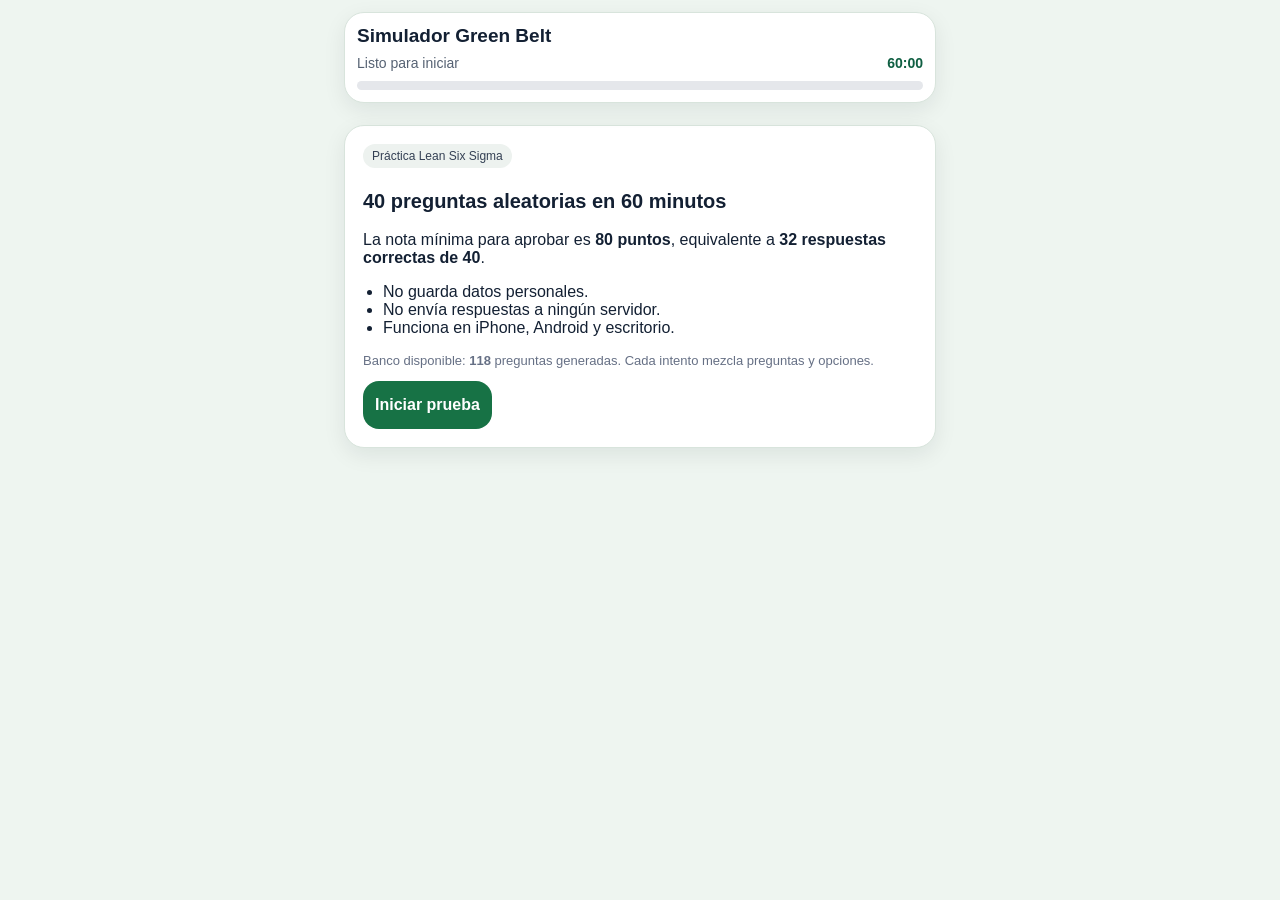
==== index.html @ d031b4c2 "Add Green Belt public simulator" ====
<!doctype html>
<html lang="es">
<head>
<meta charset="utf-8">
<meta name="viewport" content="width=device-width,initial-scale=1,viewport-fit=cover">
<title>Simulador Green Belt</title>
<style>
*{box-sizing:border-box;-webkit-tap-highlight-color:transparent}body{margin:0;font-family:-apple-system,BlinkMacSystemFont,"Segoe UI",Arial,sans-serif;background:#eef5f0;color:#132033}.app{max-width:620px;margin:auto;min-height:100vh;padding:calc(12px + env(safe-area-inset-top)) 14px calc(20px + env(safe-area-inset-bottom))}.top{position:sticky;top:0;z-index:5;background:#eef5f0;padding:0 0 10px}.bar,.card{background:#fff;border:1px solid #d8e4dc;border-radius:20px;box-shadow:0 7px 22px rgba(16,24,40,.08)}.bar{padding:12px}.card{padding:18px;margin:12px 0}.title{font-size:19px;font-weight:900;margin:0 0 8px}.row{display:flex;justify-content:space-between;gap:10px;color:#566273;font-size:14px}.timer{font-weight:900;color:#0f5f42}.progress{height:9px;background:#e5e7eb;border-radius:999px;overflow:hidden;margin-top:10px}.progress div{height:100%;width:0;background:#177245;border-radius:999px;transition:.2s}.tag{display:inline-block;background:#edf2ef;color:#344054;border-radius:999px;padding:5px 9px;font-size:12px;margin-bottom:10px}.qnum{color:#667085;font-weight:800;font-size:14px}.question{font-size:20px;line-height:1.35;font-weight:900;margin:10px 0 14px}.option{display:block;width:100%;text-align:left;border:2px solid #d8e4dc;background:#fff;color:#132033;border-radius:16px;padding:14px;margin:10px 0;font-size:16px;line-height:1.35;font-weight:700}.option:active{transform:scale(.99)}.correct{border-color:#079455;background:#ecfdf3}.wrong{border-color:#d92d20;background:#fef3f2}.feedback{display:none;margin-top:12px;border-radius:16px;padding:13px;font-size:15px;line-height:1.45}.feedback.good{display:block;background:#ecfdf3;border:1px solid #abefc6;color:#05603a}.feedback.bad{display:block;background:#fef3f2;border:1px solid #fecdca;color:#912018}.actions{display:flex;gap:10px;margin:14px 0 24px}.btn{flex:1;border:0;border-radius:16px;padding:15px 12px;font-size:16px;font-weight:900;color:#fff;background:#177245}.btn.secondary{color:#1849a9;background:#eaf1ff}.btn.danger{background:#b42318}.btn:disabled{opacity:.45}.hidden{display:none}.score{font-size:46px;line-height:1;font-weight:950;margin:8px 0}.passed{color:#067647}.failed{color:#b42318}.summary{background:#f9fafb;border:1px solid #eaecf0;border-radius:16px;padding:12px;margin:10px 0;font-size:15px}.review{border-top:1px solid #eaecf0;padding:12px 0;font-size:14px}.muted{color:#667085;font-size:13px}ul{padding-left:20px}a{color:#176b4d}
</style>
</head>
<body>
<div class="app">
  <div class="top"><div class="bar"><p class="title">Simulador Green Belt</p><div class="row"><span id="counter">Listo para iniciar</span><span class="timer" id="timer">60:00</span></div><div class="progress"><div id="prog"></div></div></div></div>
  <section class="card" id="intro"><span class="tag">Práctica Lean Six Sigma</span><h1 class="question">40 preguntas aleatorias en 60 minutos</h1><p>La nota mínima para aprobar es <strong>80 puntos</strong>, equivalente a <strong>32 respuestas correctas de 40</strong>.</p><ul><li>No guarda datos personales.</li><li>No envía respuestas a ningún servidor.</li><li>Funciona en iPhone, Android y escritorio.</li></ul><p class="muted">Banco disponible: <strong id="bankSize"></strong> preguntas generadas. Cada intento mezcla preguntas y opciones.</p><button class="btn" onclick="startQuiz()">Iniciar prueba</button></section>
  <section class="card hidden" id="quiz"><div class="qnum" id="qnum"></div><span class="tag" id="topic"></span><p class="question" id="qtext"></p><div id="opts"></div><div id="fb" class="feedback"></div></section>
  <div class="actions hidden" id="nav"><button class="btn secondary" id="prev" onclick="goPrev()">Anterior</button><button class="btn" id="next" onclick="goNext()">Siguiente</button></div>
  <section class="card hidden" id="result"></section>
</div>
<script>
const bank=[];
function add(topic,q,opts,correct,exp){bank.push({topic,q,opts,correct,exp});}
function fmt(n,d=0){return Number(n).toLocaleString('en-US',{maximumFractionDigits:d,minimumFractionDigits:d});}
function pct(n){return (Math.round(n*10)/10).toString().replace('.',',')+'%';}
function shuffle(a){const x=[...a];for(let i=x.length-1;i>0;i--){const j=Math.floor(Math.random()*(i+1));[x[i],x[j]]=[x[j],x[i]];}return x;}
function addCalc(topic,q,correct,alts,exp){const opts=shuffle([correct,...alts.map(String)]);add(topic,q,opts,correct,exp);}

add('DMAIC','¿Cuál es el orden correcto de DMAIC?',['Definir, Medir, Analizar, Mejorar, Controlar','Diseñar, Medir, Ajustar, Implementar, Controlar','Definir, Modelar, Analizar, Implementar, Confirmar','Diagnosticar, Medir, Analizar, Inspeccionar, Cerrar'],'Definir, Medir, Analizar, Mejorar, Controlar','DMAIC significa Definir, Medir, Analizar, Mejorar y Controlar.');
add('DMAIC','¿En qué fase se define el problema, alcance, meta y equipo?',['Definir','Medir','Analizar','Controlar'],'Definir','El Project Charter se construye principalmente en Definir.');
add('DMAIC','¿En qué fase se valida el desempeño actual del proceso?',['Medir','Mejorar','Controlar','Definir'],'Medir','En Medir se establece la línea base con datos confiables.');
add('DMAIC','¿En qué fase se identifican causas raíz?',['Analizar','Controlar','Medir','Definir'],'Analizar','Analizar busca entender por qué ocurre el problema.');
add('DMAIC','¿En qué fase se implementan soluciones piloto o mejoras?',['Mejorar','Medir','Definir','Analizar'],'Mejorar','Mejorar convierte las causas raíz en soluciones probadas.');
add('DMAIC','¿En qué fase se busca sostener el resultado en el tiempo?',['Controlar','Analizar','Definir','Medir'],'Controlar','Controlar evita que el proceso regrese a su condición anterior.');
add('Project Charter','¿Qué debe incluir normalmente un Project Charter?',['Problema, alcance, objetivo, equipo y beneficios esperados','Solamente la solución final','Todas las facturas del proceso','El organigrama completo de la empresa'],'Problema, alcance, objetivo, equipo y beneficios esperados','El Charter alinea el proyecto antes de medir o implementar.');
add('VOC y CTQ','¿Qué representa un CTQ?',['Característica crítica para la calidad','Costo técnico de quejas','Control total de calidad','Ciclo total de producción'],'Característica crítica para la calidad','CTQ traduce la voz del cliente en requisitos medibles.');
add('VOC y CTQ','¿Qué significa VOC?',['Voz del cliente','Variación operativa controlada','Valor objetivo crítico','Validación oficial de calidad'],'Voz del cliente','VOC recoge necesidades y expectativas del cliente.');
add('SIPOC','¿Para qué se usa SIPOC?',['Para mapear proveedores, entradas, proceso, salidas y clientes a alto nivel','Para calcular Cpk','Para medir solo costos','Para reemplazar el plan de control'],'Para mapear proveedores, entradas, proceso, salidas y clientes a alto nivel','SIPOC permite entender el proceso de punta a punta antes del detalle.');
add('Pareto','¿Qué afirma el principio de Pareto?',['Pocas causas generan la mayoría de los efectos','Todas las causas pesan igual','La media siempre es igual a la mediana','No se deben usar datos'],'Pocas causas generan la mayoría de los efectos','Pareto ayuda a enfocarse en las pocas causas vitales.');
add('Causa raíz','¿Qué herramienta profundiza preguntando repetidamente por qué?',['5 Porqués','Gráfico P','Histograma','Boxplot'],'5 Porqués','Los 5 Porqués ayudan a llegar a una causa raíz accionable.');
add('Causa raíz','El diagrama de Ishikawa también se conoce como:',['Causa-efecto o espina de pescado','Diagrama de control','Diagrama de capacidad','Diagrama de regresión'],'Causa-efecto o espina de pescado','Ishikawa organiza posibles causas por categorías.');
add('Tipos de datos','¿Cuál es un dato continuo?',['Peso de una pieza','Número de defectos','Tipo de reclamo','Cantidad de facturas'],'Peso de una pieza','Los datos continuos aceptan decimales dentro de un rango.');
add('Tipos de datos','¿Cuál es un dato discreto?',['Cantidad de unidades defectuosas','Temperatura del horno','Longitud de una pieza','Tiempo de ciclo'],'Cantidad de unidades defectuosas','Los datos discretos normalmente son conteos.');
add('Tipos de datos','Una categoría como “tipo de defecto” es dato:',['Atributivo o categórico','Continuo','De razón únicamente','Siempre normal'],'Atributivo o categórico','Los datos categóricos clasifican, no miden en escala continua.');
add('Estadística','¿Qué mide la desviación estándar?',['Dispersión respecto a la media','Promedio de los datos','Dato más frecuente','Tamaño de muestra únicamente'],'Dispersión respecto a la media','La desviación estándar indica variabilidad.');
add('Estadística','Cuando hay valores extremos, ¿qué medida suele representar mejor el centro?',['Mediana','Media','Rango','DPMO'],'Mediana','La mediana es menos sensible a valores extremos.');
add('Estadística','¿Qué es el rango?',['Máximo menos mínimo','Media menos mediana','Desviación estándar al cuadrado','Defectos por millón'],'Máximo menos mínimo','El rango resume la amplitud total de los datos.');
add('Estadística','Una distribución normal es:',['Aproximadamente simétrica y con forma de campana','Siempre sesgada a la derecha','Una lista de defectos','Un diagrama de flujo'],'Aproximadamente simétrica y con forma de campana','La normal se usa mucho en capacidad y análisis estadístico.');
add('Variación','Reducir la variación del proceso ayuda a:',['Hacer el proceso más predecible','Aumentar la incertidumbre','Eliminar la necesidad de medir','Cambiar la voz del cliente'],'Hacer el proceso más predecible','Menos variación implica resultados más consistentes.');
add('Variación','La variación común corresponde a:',['Variación natural del sistema','Un evento inusual específico','Un error de tipeo siempre','Una especificación del cliente'],'Variación natural del sistema','La causa común forma parte del comportamiento normal del proceso.');
add('Variación','La variación especial corresponde a:',['Un evento anormal o asignable','La variación natural del sistema','El promedio del proceso','La meta comercial'],'Un evento anormal o asignable','Una causa especial debe investigarse porque no es parte del patrón normal.');
add('Métricas','¿Qué significa DPMO?',['Defectos por millón de oportunidades','Datos por muestra observada','Defectos por método operativo','Desviación promedio mensual'],'Defectos por millón de oportunidades','DPMO normaliza defectos según oportunidades.');
add('Métricas','¿Qué mide First Pass Yield?',['Porcentaje que sale bueno a la primera','Cantidad de retrabajo','Tiempo de ciclo promedio','Costo total de calidad'],'Porcentaje que sale bueno a la primera','FPY mide unidades conformes sin retrabajo.');
add('Métricas','RTY significa:',['Rolled Throughput Yield','Real Time Yield','Risk Tolerance Year','Root Test Yield'],'Rolled Throughput Yield','RTY considera el rendimiento acumulado de varios pasos.');
add('Capacidad','¿Qué indica Cp?',['Capacidad potencial sin considerar centrado','Satisfacción del cliente','Costo de producción','Cantidad de operadores'],'Capacidad potencial sin considerar centrado','Cp compara tolerancia con variación del proceso.');
add('Capacidad','¿Qué indica Cpk?',['Capacidad considerando el centrado del proceso','Solo el costo del defecto','Solo el tamaño de muestra','La voz del cliente'],'Capacidad considerando el centrado del proceso','Cpk penaliza procesos descentrados.');
add('Capacidad','Si Cp es alto y Cpk bajo, probablemente el proceso:',['Tiene poca variación pero está descentrado','Tiene mucha variación y está centrado','No tiene datos','No tiene cliente'],'Tiene poca variación pero está descentrado','Cp alto con Cpk bajo suele indicar desplazamiento hacia un límite.');
add('Capacidad','Límites de especificación son definidos por:',['Cliente, diseño o requerimiento','Promedio histórico únicamente','El gráfico de control','El operador al azar'],'Cliente, diseño o requerimiento','Las especificaciones expresan lo aceptable para cliente o diseño.');
add('Control estadístico','¿Para qué sirve un gráfico de control?',['Distinguir causa común de causa especial','Sustituir la mejora','Calcular precio de venta','Eliminar todas las inspecciones'],'Distinguir causa común de causa especial','El control estadístico monitorea estabilidad.');
add('Control estadístico','Un punto fuera de límites de control sugiere:',['Posible causa especial','Proceso perfecto','Error obligatorio del cliente','No investigar'],'Posible causa especial','Es una señal estadística que debe revisarse.');
add('Control estadístico','¿Qué gráfico se usa para proporción de unidades defectuosas?',['P','C','X-barra R','I-MR'],'P','El gráfico P monitorea proporciones.');
add('Control estadístico','¿Qué gráfico se usa para conteo de defectos con área de oportunidad constante?',['C','P','NP','X-barra'],'C','El gráfico C monitorea número de defectos por unidad constante.');
add('Control estadístico','¿Qué gráfico se usa para número de unidades defectuosas con tamaño de muestra constante?',['NP','P','U','C'],'NP','NP usa conteo de unidades defectuosas cuando n es constante.');
add('Control estadístico','Para datos continuos individuales se usa comúnmente:',['I-MR','P','C','NP'],'I-MR','I-MR se usa cuando no hay subgrupos racionales.');
add('Control estadístico','Para datos continuos con subgrupos pequeños se usa comúnmente:',['X-barra y R','P','NP','C'],'X-barra y R','X-barra y R monitorea promedio y rango de subgrupos.');
add('MSA','¿Para qué sirve Gage R&R?',['Evaluar repetibilidad y reproducibilidad del sistema de medición','Calcular ventas','Mapear proveedores','Crear un plan de comunicación'],'Evaluar repetibilidad y reproducibilidad del sistema de medición','MSA valida si las mediciones son confiables.');
add('MSA','Repetibilidad es variación causada por:',['El mismo operador midiendo la misma pieza con el mismo equipo','Diferentes operadores únicamente','Diferentes clientes','Cambios de precio'],'El mismo operador midiendo la misma pieza con el mismo equipo','Repetibilidad evalúa consistencia del instrumento y método bajo mismas condiciones.');
add('MSA','Reproducibilidad es variación causada por:',['Diferentes operadores o evaluadores','Un solo operador siempre','El cliente final','El costo unitario'],'Diferentes operadores o evaluadores','Reproducibilidad compara la variación entre personas o evaluadores.');
add('MSA','Antes de tomar decisiones con datos, conviene validar:',['El sistema de medición','El color del reporte','La marca de la laptop','La cantidad de reuniones'],'El sistema de medición','Datos malos llevan a conclusiones malas.');
add('Hipótesis','Si alfa es 0.05 y p-value es 0.03, se debe:',['Rechazar H0','No rechazar H0','Cambiar los datos','Ignorar la muestra'],'Rechazar H0','Si p-value es menor que alfa, se rechaza la hipótesis nula.');
add('Hipótesis','Si alfa es 0.05 y p-value es 0.12, se debe:',['No rechazar H0','Rechazar H0','Aceptar H1 siempre','Eliminar la muestra'],'No rechazar H0','Si p-value es mayor que alfa, no hay evidencia suficiente contra H0.');
add('Hipótesis','El p-value representa:',['Probabilidad de observar datos tan extremos asumiendo H0 verdadera','Probabilidad de que H0 sea cierta con seguridad','Promedio de la muestra','Porcentaje de defectos'],'Probabilidad de observar datos tan extremos asumiendo H0 verdadera','El p-value mide compatibilidad de los datos con H0.');
add('Correlación','Una correlación positiva fuerte significa:',['Cuando X aumenta, Y tiende a aumentar','X causa obligatoriamente Y','Y nunca cambia','No hay relación medible'],'Cuando X aumenta, Y tiende a aumentar','Correlación no prueba causalidad por sí sola.');
add('Regresión','En regresión lineal simple, Y suele ser:',['Variable dependiente o respuesta','Variable independiente','Tamaño de muestra','Nivel sigma'],'Variable dependiente o respuesta','Y es la salida que se busca explicar o predecir.');
add('FMEA','El RPN tradicional se calcula con:',['Severidad por ocurrencia por detección','Costo por tiempo por inventario','Media por mediana por moda','Defectos por unidades por oportunidades'],'Severidad por ocurrencia por detección','RPN ayuda a priorizar riesgos.');
add('FMEA','En FMEA, severidad mide:',['Gravedad del efecto del fallo','Frecuencia del fallo','Facilidad de detección','Costo del equipo'],'Gravedad del efecto del fallo','Severidad alta implica impacto grave si ocurre el fallo.');
add('FMEA','En FMEA, detección alta tradicionalmente implica:',['Menor capacidad de detectar antes de llegar al cliente','Mayor satisfacción del cliente','Menor severidad','Cero defectos'],'Menor capacidad de detectar antes de llegar al cliente','En escala tradicional, número alto de detección significa dificultad para detectar.');
add('Lean','¿Cuál es un desperdicio Lean?',['Sobreproducción','Cpk','Voz del cliente','Histograma'],'Sobreproducción','Sobreproducción es uno de los desperdicios clásicos.');
add('Lean','5S busca principalmente:',['Orden, limpieza, estandarización y disciplina','Aumentar inventario','Eliminar métricas','Reducir comunicación'],'Orden, limpieza, estandarización y disciplina','5S mejora organización y control visual.');
add('Lean','Takt time se calcula como:',['Tiempo disponible dividido entre demanda','Demanda dividida entre defectos','Defectos por oportunidad','Inventario por costo'],'Tiempo disponible dividido entre demanda','Takt marca el ritmo requerido por la demanda del cliente.');
add('Lean','Value Stream Map sirve para:',['Visualizar flujo de materiales e información e identificar desperdicios','Calcular únicamente media','Reemplazar SIPOC siempre','Eliminar la fase Medir'],'Visualizar flujo de materiales e información e identificar desperdicios','VSM ayuda a ver valor agregado y no agregado.');
add('Lean','Kaizen se enfoca en:',['Mejora continua y colaborativa','Auditoría financiera anual','Contratación de personal','Crear más aprobaciones'],'Mejora continua y colaborativa','Kaizen promueve mejoras rápidas y sostenidas.');
add('Lean','Poka-yoke significa:',['A prueba de errores','Aumento de inventario','Reducción de clientes','Análisis financiero'],'A prueba de errores','Poka-yoke previene o detecta errores antes de generar defectos.');
add('Lean','Trabajo estándar ayuda a:',['Reducir variación y sostener mejores prácticas','Eliminar datos','Crear más desperdicio','Cambiar especificaciones sin control'],'Reducir variación y sostener mejores prácticas','Estandarizar facilita consistencia y entrenamiento.');
add('Lean','SMED busca reducir principalmente:',['Tiempo de cambio o preparación','Cantidad de clientes','Nivel de calidad','Cantidad de CTQ'],'Tiempo de cambio o preparación','SMED reduce setups para aumentar flexibilidad.');
add('Control Plan','Un plan de control define:',['Cómo monitorear y reaccionar para sostener la mejora','La solución antes de analizar','Solamente el nombre del proyecto','Las vacaciones del equipo'],'Cómo monitorear y reaccionar para sostener la mejora','El plan de control mantiene el nuevo desempeño.');
add('Muestreo','Un plan de recolección de datos define:',['Qué, cómo, cuándo, dónde y quién mide','Solo la solución final','El logo del proyecto','La contraseña del sistema'],'Qué, cómo, cuándo, dónde y quién mide','Reduce sesgos e inconsistencias en la medición.');
add('Muestreo','Una muestra sesgada puede causar:',['Conclusiones incorrectas','Mejora garantizada','Cero variación','Cpk infinito'],'Conclusiones incorrectas','La muestra debe representar el proceso real.');
add('Priorización','Una matriz impacto-esfuerzo ayuda a:',['Priorizar soluciones','Calcular desviación estándar','Medir repetibilidad','Crear límites de control'],'Priorizar soluciones','Permite elegir acciones de alto impacto y esfuerzo razonable.');

const dpmoCases=[[1000,4,20],[500,2,15],[2000,5,50],[800,3,24],[1200,4,36],[2500,2,25],[600,5,18],[1500,3,45],[10000,1,80],[900,4,18]];
dpmoCases.forEach(c=>{const [u,o,d]=c,ans=fmt(d/(u*o)*1000000,0);addCalc('DPMO',`Si hay ${fmt(u)} unidades, ${o} oportunidades por unidad y ${d} defectos, ¿cuál es el DPMO?`,ans,[fmt(d/u*1000000,0),fmt(d/(u*o)*100000,0),fmt(d/(u*o)*2000000,0)],'DPMO = defectos / (unidades por oportunidades) por 1,000,000.');});
const fpyCases=[[500,475],[1000,920],[800,760],[250,225],[1200,1140],[600,552],[400,388],[1500,1350],[2000,1920],[750,690]];
fpyCases.forEach(c=>{const [t,g]=c,ans=pct(g/t*100);addCalc('Yield',`De ${t} unidades, ${g} salen buenas a la primera. ¿Cuál es el First Pass Yield?`,ans,[pct((g-10)/t*100),pct((t-g)/t*100),pct(g/(t-g)*10)],'FPY = unidades buenas a la primera / unidades totales.');});
const taktCases=[[480,240],[420,210],[450,150],[360,180],[600,300],[480,160],[540,270],[300,120]];
taktCases.forEach(c=>{const [time,demand]=c,ans=fmt(time/demand,2)+' min/unidad';addCalc('Lean',`Si hay ${time} minutos disponibles y demanda de ${demand} unidades, ¿cuál es el takt time?`,ans,[fmt(demand/time,2)+' unidades/min',fmt(time/(demand/2),2)+' min/unidad',fmt((time-demand),0)+' min/unidad'],'Takt time = tiempo disponible / demanda.');});
const meanCases=[[[8,10,12,14],11],[[5,7,9,11],8],[[20,22,24,26,28],24],[[3,3,6,8],5],[[12,15,18],15],[[40,42,44,46],43],[[6,9,12,15,18],12],[[100,110,120],110]];
meanCases.forEach(c=>{const arr=c[0],ans=String(c[1]);addCalc('Estadística',`Para los datos ${arr.join(', ')}, ¿cuál es la media?`,ans,[String(c[1]-1),String(c[1]+1),String(arr.reduce((a,b)=>a+b,0))],'La media es la suma de los datos dividida entre la cantidad de datos.');});
const cpCases=[[0,10,1],[20,32,2],[50,80,5],[10,22,2],[100,160,10],[5,17,2],[200,260,10],[40,52,2]];
cpCases.forEach(c=>{const [lsl,usl,s]=c,ans=fmt((usl-lsl)/(6*s),2);addCalc('Capacidad',`LSL=${lsl}, USL=${usl}, sigma=${s}. ¿Cuál es Cp?`,ans,[fmt((usl-lsl)/(3*s),2),fmt((usl-lsl)/(9*s),2),fmt((usl+lsl)/(6*s),2)],'Cp = (USL - LSL) / (6 sigma).');});
const cpkCases=[[0,10,4,1],[20,32,25,2],[50,80,62,5],[10,22,16,2],[100,160,130,10],[5,17,10,2],[200,260,230,10],[40,52,45,2]];
cpkCases.forEach(c=>{const [lsl,usl,mu,s]=c,ans=fmt(Math.min((usl-mu)/(3*s),(mu-lsl)/(3*s)),2);addCalc('Capacidad',`LSL=${lsl}, USL=${usl}, media=${mu}, sigma=${s}. ¿Cuál es Cpk?`,ans,[fmt((usl-lsl)/(6*s),2),fmt((usl-mu)/(3*s),2),fmt((mu-lsl)/(6*s),2)],'Cpk = menor valor entre (USL-media)/(3 sigma) y (media-LSL)/(3 sigma).');});
const pCases=[[0.05,0.01,'Rechazar H0'],[0.05,0.08,'No rechazar H0'],[0.10,0.06,'Rechazar H0'],[0.01,0.03,'No rechazar H0'],[0.05,0.05,'Rechazar H0 o tratar como evidencia al límite según regla definida']];
pCases.forEach(c=>add('Hipótesis',`Con alfa=${c[0]} y p-value=${c[1]}, ¿cuál es la decisión típica?`,[c[2],c[2]=='Rechazar H0'?'No rechazar H0':'Rechazar H0','Cambiar los datos','Ignorar el análisis'],c[2],'Se compara p-value contra alfa según la regla definida antes de analizar.'));

let exam=[],answers=[],current=0,seconds=3600,started=false,timerHandle=null;
document.getElementById('bankSize').textContent=bank.length;
function startQuiz(){exam=shuffle(bank).slice(0,40).map(q=>{const opts=shuffle(q.opts);return {...q,opts};});answers=Array(40).fill(null);current=0;seconds=3600;started=true;document.getElementById('intro').classList.add('hidden');document.getElementById('quiz').classList.remove('hidden');document.getElementById('nav').classList.remove('hidden');render();timerHandle=setInterval(tick,1000);}
function tick(){if(!started)return;if(seconds<=0){finish();return;}seconds--;drawTimer();}
function drawTimer(){let m=Math.floor(seconds/60),s=seconds%60;document.getElementById('timer').textContent=String(m).padStart(2,'0')+':'+String(s).padStart(2,'0');if(seconds<=300)document.getElementById('timer').style.color='#b42318';}
function render(){let q=exam[current];document.getElementById('counter').textContent='Pregunta '+(current+1)+' de 40';document.getElementById('prog').style.width=((current)/40*100)+'%';document.getElementById('qnum').textContent='Pregunta '+(current+1);document.getElementById('topic').textContent=q.topic;document.getElementById('qtext').textContent=q.q;document.getElementById('prev').disabled=current==0;document.getElementById('next').textContent=current==39?'Finalizar':'Siguiente';const box=document.getElementById('opts');box.innerHTML='';q.opts.forEach((op,i)=>{let b=document.createElement('button');b.type='button';b.className='option';b.innerHTML='<strong>'+['A','B','C','D'][i]+'.</strong> '+op;b.onclick=()=>select(op,b);box.appendChild(b);});document.getElementById('fb').className='feedback';if(answers[current]!==null)showAnswer();}
function select(op){if(answers[current]!==null)return;answers[current]=op;showAnswer();}
function showAnswer(){let q=exam[current],chosen=answers[current],ok=chosen===q.correct;[...document.querySelectorAll('.option')].forEach(b=>{let txt=b.textContent.replace(/^[A-D]\.\s*/,'');if(txt===q.correct)b.classList.add('correct');if(txt===chosen&&!ok)b.classList.add('wrong');});let fb=document.getElementById('fb');fb.className='feedback '+(ok?'good':'bad');fb.innerHTML=ok?'<strong>Correcta.</strong> '+q.exp:'<strong>Incorrecta.</strong> Correcta: <strong>'+q.correct+'</strong>. '+q.exp;}
function goPrev(){if(current>0){current--;render();window.scrollTo(0,0);}}
function goNext(){if(current===39){finish();return;}current++;render();window.scrollTo(0,0);}
function finish(){started=false;if(timerHandle)clearInterval(timerHandle);let correct=0,miss={};exam.forEach((q,i)=>{if(answers[i]===q.correct)correct++;else miss[q.topic]=(miss[q.topic]||0)+1;});let score=Math.round(correct/40*100),pass=score>=80;document.getElementById('quiz').classList.add('hidden');document.getElementById('nav').classList.add('hidden');document.getElementById('prog').style.width='100%';document.getElementById('counter').textContent='Resultado final';let topics=Object.entries(miss).sort((a,b)=>b[1]-a[1]).map(([t,c])=>'<div class="summary"><strong>'+t+'</strong><br>'+c+' fallo(s) o sin responder</div>').join('')||'<div class="summary">No tuviste fallos.</div>';let review=exam.map((q,i)=>answers[i]===q.correct?'':'<div class="review"><strong>Pregunta '+(i+1)+':</strong> '+q.q+'<br>Tu respuesta: <strong>'+(answers[i]||'Sin responder')+'</strong><br>Correcta: <strong>'+q.correct+'</strong><br>'+q.exp+'</div>').join('')||'<p>Excelente, no hay respuestas incorrectas.</p>';let r=document.getElementById('result');r.classList.remove('hidden');r.innerHTML='<span class="tag">Resultado</span><div class="score '+(pass?'passed':'failed')+'">'+score+'</div><p><strong>'+(pass?'Aprobado':'No aprobado')+'</strong></p><p>Obtuviste <strong>'+correct+'/40</strong>. Necesitás mínimo <strong>32/40</strong>.</p><h3>Temas a reforzar</h3>'+topics+'<h3>Revisión de fallos</h3>'+review+'<button class="btn danger" onclick="location.reload()">Nuevo intento</button>';window.scrollTo(0,0);}
drawTimer();
</script>
</body>
</html>
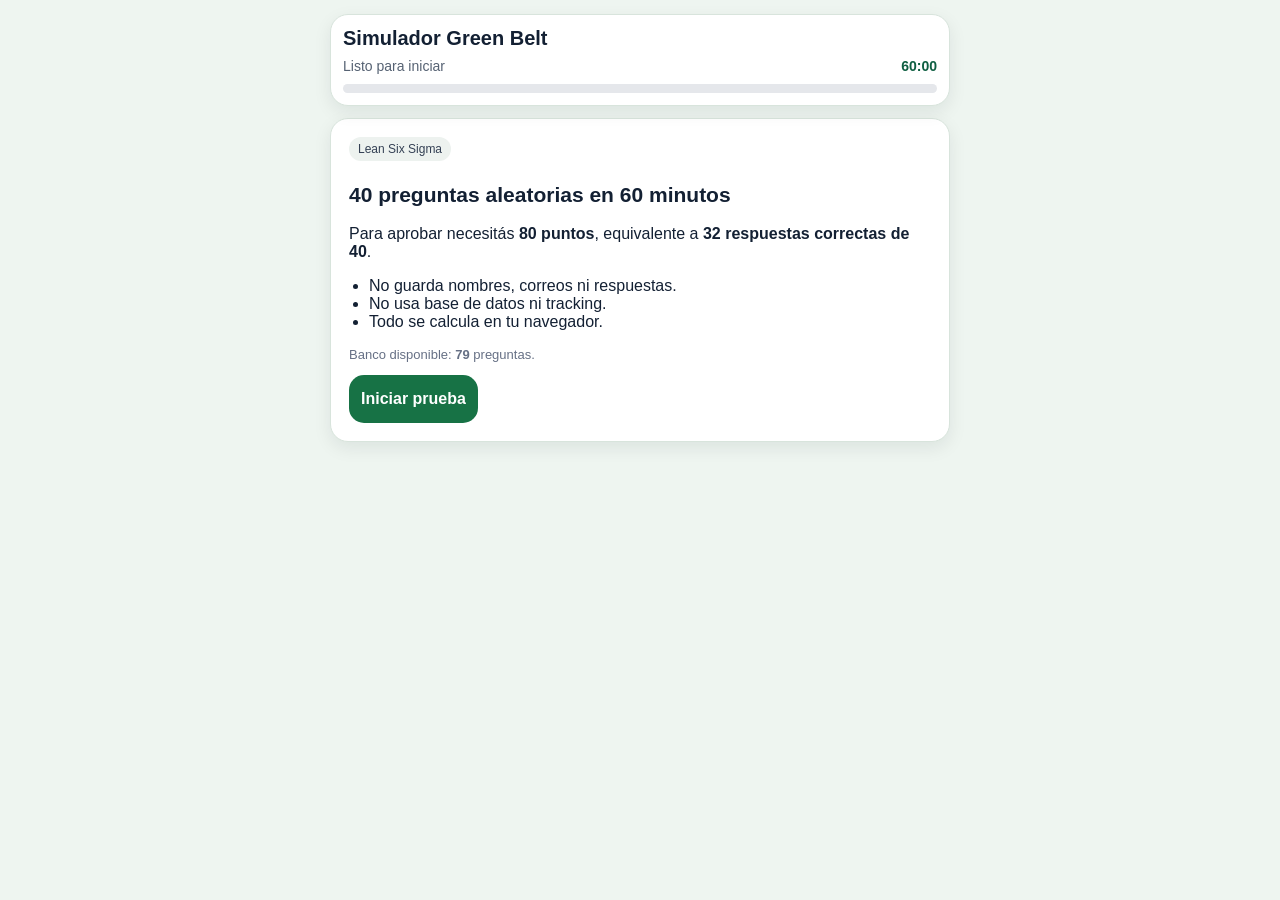
==== commit c52883ec: "Replace simulator with mobile compatible build" ====
--- a/index.html
+++ b/index.html
@@ -2,117 +2,116 @@
 <html lang="es">
 <head>
 <meta charset="utf-8">
-<meta name="viewport" content="width=device-width,initial-scale=1,viewport-fit=cover">
+<meta name="viewport" content="width=device-width, initial-scale=1">
 <title>Simulador Green Belt</title>
 <style>
-*{box-sizing:border-box;-webkit-tap-highlight-color:transparent}body{margin:0;font-family:-apple-system,BlinkMacSystemFont,"Segoe UI",Arial,sans-serif;background:#eef5f0;color:#132033}.app{max-width:620px;margin:auto;min-height:100vh;padding:calc(12px + env(safe-area-inset-top)) 14px calc(20px + env(safe-area-inset-bottom))}.top{position:sticky;top:0;z-index:5;background:#eef5f0;padding:0 0 10px}.bar,.card{background:#fff;border:1px solid #d8e4dc;border-radius:20px;box-shadow:0 7px 22px rgba(16,24,40,.08)}.bar{padding:12px}.card{padding:18px;margin:12px 0}.title{font-size:19px;font-weight:900;margin:0 0 8px}.row{display:flex;justify-content:space-between;gap:10px;color:#566273;font-size:14px}.timer{font-weight:900;color:#0f5f42}.progress{height:9px;background:#e5e7eb;border-radius:999px;overflow:hidden;margin-top:10px}.progress div{height:100%;width:0;background:#177245;border-radius:999px;transition:.2s}.tag{display:inline-block;background:#edf2ef;color:#344054;border-radius:999px;padding:5px 9px;font-size:12px;margin-bottom:10px}.qnum{color:#667085;font-weight:800;font-size:14px}.question{font-size:20px;line-height:1.35;font-weight:900;margin:10px 0 14px}.option{display:block;width:100%;text-align:left;border:2px solid #d8e4dc;background:#fff;color:#132033;border-radius:16px;padding:14px;margin:10px 0;font-size:16px;line-height:1.35;font-weight:700}.option:active{transform:scale(.99)}.correct{border-color:#079455;background:#ecfdf3}.wrong{border-color:#d92d20;background:#fef3f2}.feedback{display:none;margin-top:12px;border-radius:16px;padding:13px;font-size:15px;line-height:1.45}.feedback.good{display:block;background:#ecfdf3;border:1px solid #abefc6;color:#05603a}.feedback.bad{display:block;background:#fef3f2;border:1px solid #fecdca;color:#912018}.actions{display:flex;gap:10px;margin:14px 0 24px}.btn{flex:1;border:0;border-radius:16px;padding:15px 12px;font-size:16px;font-weight:900;color:#fff;background:#177245}.btn.secondary{color:#1849a9;background:#eaf1ff}.btn.danger{background:#b42318}.btn:disabled{opacity:.45}.hidden{display:none}.score{font-size:46px;line-height:1;font-weight:950;margin:8px 0}.passed{color:#067647}.failed{color:#b42318}.summary{background:#f9fafb;border:1px solid #eaecf0;border-radius:16px;padding:12px;margin:10px 0;font-size:15px}.review{border-top:1px solid #eaecf0;padding:12px 0;font-size:14px}.muted{color:#667085;font-size:13px}ul{padding-left:20px}a{color:#176b4d}
+body{margin:0;background:#eef5f0;color:#132033;font-family:Arial,Helvetica,sans-serif}.app{max-width:620px;margin:0 auto;padding:14px}.bar,.card{background:#fff;border:1px solid #d8e4dc;border-radius:18px;box-shadow:0 6px 18px rgba(16,24,40,.08)}.bar{position:sticky;top:0;z-index:3;padding:12px;margin-bottom:12px}.title{margin:0 0 8px;font-size:20px;font-weight:800}.row{display:flex;justify-content:space-between;gap:8px;font-size:14px;color:#566273}.timer{font-weight:800;color:#0f5f42}.progress{height:9px;background:#e5e7eb;border-radius:999px;overflow:hidden;margin-top:10px}.progress div{height:100%;width:0;background:#177245}.card{padding:18px;margin:12px 0}.tag{display:inline-block;background:#edf2ef;color:#344054;border-radius:999px;padding:5px 9px;font-size:12px;margin-bottom:10px}.question{font-size:21px;line-height:1.35;font-weight:800;margin:10px 0 16px}.qnum{font-size:14px;color:#667085;font-weight:700}.option{display:block;width:100%;text-align:left;background:#fff;color:#132033;border:2px solid #d8e4dc;border-radius:15px;padding:14px;margin:10px 0;font-size:16px;line-height:1.35;font-weight:700}.correct{border-color:#079455!important;background:#ecfdf3!important}.wrong{border-color:#d92d20!important;background:#fef3f2!important}.feedback{display:none;margin-top:12px;border-radius:15px;padding:12px;font-size:15px;line-height:1.45}.good{display:block;background:#ecfdf3;border:1px solid #abefc6;color:#05603a}.bad{display:block;background:#fef3f2;border:1px solid #fecdca;color:#912018}.actions{display:flex;gap:10px;margin:14px 0 24px}.btn{flex:1;border:0;border-radius:15px;padding:15px 12px;font-size:16px;font-weight:800;color:#fff;background:#177245}.secondary{color:#1849a9;background:#eaf1ff}.danger{background:#b42318}.btn:disabled{opacity:.45}.hidden{display:none}.score{font-size:46px;font-weight:900;margin:8px 0}.passed{color:#067647}.failed{color:#b42318}.box{background:#f9fafb;border:1px solid #eaecf0;border-radius:15px;padding:12px;margin:10px 0}.review{border-top:1px solid #eaecf0;padding:12px 0;font-size:14px}.muted{color:#667085;font-size:13px}ul{padding-left:20px}
 </style>
 </head>
 <body>
 <div class="app">
-  <div class="top"><div class="bar"><p class="title">Simulador Green Belt</p><div class="row"><span id="counter">Listo para iniciar</span><span class="timer" id="timer">60:00</span></div><div class="progress"><div id="prog"></div></div></div></div>
-  <section class="card" id="intro"><span class="tag">Práctica Lean Six Sigma</span><h1 class="question">40 preguntas aleatorias en 60 minutos</h1><p>La nota mínima para aprobar es <strong>80 puntos</strong>, equivalente a <strong>32 respuestas correctas de 40</strong>.</p><ul><li>No guarda datos personales.</li><li>No envía respuestas a ningún servidor.</li><li>Funciona en iPhone, Android y escritorio.</li></ul><p class="muted">Banco disponible: <strong id="bankSize"></strong> preguntas generadas. Cada intento mezcla preguntas y opciones.</p><button class="btn" onclick="startQuiz()">Iniciar prueba</button></section>
-  <section class="card hidden" id="quiz"><div class="qnum" id="qnum"></div><span class="tag" id="topic"></span><p class="question" id="qtext"></p><div id="opts"></div><div id="fb" class="feedback"></div></section>
-  <div class="actions hidden" id="nav"><button class="btn secondary" id="prev" onclick="goPrev()">Anterior</button><button class="btn" id="next" onclick="goNext()">Siguiente</button></div>
-  <section class="card hidden" id="result"></section>
+<div class="bar"><p class="title">Simulador Green Belt</p><div class="row"><span id="counter">Listo para iniciar</span><span class="timer" id="timer">60:00</span></div><div class="progress"><div id="prog"></div></div></div>
+<section class="card" id="intro"><span class="tag">Lean Six Sigma</span><h1 class="question">40 preguntas aleatorias en 60 minutos</h1><p>Para aprobar necesitás <strong>80 puntos</strong>, equivalente a <strong>32 respuestas correctas de 40</strong>.</p><ul><li>No guarda nombres, correos ni respuestas.</li><li>No usa base de datos ni tracking.</li><li>Todo se calcula en tu navegador.</li></ul><p class="muted">Banco disponible: <strong id="bankSize"></strong> preguntas.</p><button class="btn" onclick="startQuiz()">Iniciar prueba</button></section>
+<section class="card hidden" id="quiz"><div class="qnum" id="qnum"></div><span class="tag" id="topic"></span><p class="question" id="qtext"></p><div id="opts"></div><div id="fb" class="feedback"></div></section>
+<div class="actions hidden" id="nav"><button class="btn secondary" id="prev" onclick="goPrev()">Anterior</button><button class="btn" id="next" onclick="goNext()">Siguiente</button></div>
+<section class="card hidden" id="result"></section>
+<textarea id="data" style="display:none">
+DMAIC|¿Cuál es el orden correcto de DMAIC?|Definir, Medir, Analizar, Mejorar, Controlar|Diseñar, Medir, Ajustar, Implementar, Controlar|Definir, Modelar, Analizar, Implementar, Confirmar|Diagnosticar, Medir, Analizar, Inspeccionar, Cerrar|Definir, Medir, Analizar, Mejorar, Controlar|DMAIC significa Definir, Medir, Analizar, Mejorar y Controlar.
+DMAIC|¿En qué fase se define el problema, alcance, objetivo y equipo?|Definir|Medir|Analizar|Controlar|Definir|El Project Charter se trabaja principalmente en Definir.
+DMAIC|¿En qué fase se establece la línea base del proceso?|Medir|Mejorar|Controlar|Definir|Medir|En Medir se valida el desempeño actual con datos confiables.
+DMAIC|¿En qué fase se identifican causas raíz?|Analizar|Controlar|Medir|Definir|Analizar|Analizar busca entender por qué ocurre el problema.
+DMAIC|¿En qué fase se implementan soluciones piloto?|Mejorar|Medir|Definir|Analizar|Mejorar|Mejorar convierte causas raíz en soluciones comprobadas.
+DMAIC|¿En qué fase se sostiene la mejora en el tiempo?|Controlar|Analizar|Definir|Medir|Controlar|Controlar evita que el proceso regrese al desempeño anterior.
+Project Charter|¿Qué contiene normalmente un Project Charter?|Problema, alcance, objetivo, equipo y beneficios esperados|Solo la solución final|Todas las facturas|El organigrama completo|Problema, alcance, objetivo, equipo y beneficios esperados|El Charter alinea el proyecto antes de ejecutar.
+VOC y CTQ|¿Qué representa un CTQ?|Característica crítica para la calidad|Costo técnico de quejas|Control total de calidad|Ciclo total de producción|Característica crítica para la calidad|CTQ traduce la voz del cliente en requisitos medibles.
+VOC y CTQ|¿Qué significa VOC?|Voz del cliente|Variación operativa controlada|Valor objetivo crítico|Validación oficial de calidad|Voz del cliente|VOC recoge necesidades y expectativas del cliente.
+SIPOC|¿Para qué se usa SIPOC?|Mapear proveedores, entradas, proceso, salidas y clientes|Calcular Cpk|Medir solo costos|Reemplazar el plan de control|Mapear proveedores, entradas, proceso, salidas y clientes|SIPOC resume el proceso de punta a punta.
+Pareto|¿Qué afirma el principio de Pareto?|Pocas causas generan la mayoría de los efectos|Todas las causas pesan igual|La media siempre es igual a la mediana|No se deben usar datos|Pocas causas generan la mayoría de los efectos|Pareto ayuda a enfocarse en las pocas causas vitales.
+Causa raíz|¿Qué herramienta profundiza preguntando repetidamente por qué?|5 Porqués|Gráfico P|Histograma|Boxplot|5 Porqués|Los 5 Porqués ayudan a llegar a una causa raíz accionable.
+Causa raíz|El diagrama de Ishikawa también se conoce como:|Causa-efecto o espina de pescado|Diagrama de control|Diagrama de capacidad|Diagrama de regresión|Causa-efecto o espina de pescado|Ishikawa organiza posibles causas por categorías.
+Tipos de datos|¿Cuál es un dato continuo?|Peso de una pieza|Número de defectos|Tipo de reclamo|Cantidad de facturas|Peso de una pieza|Los datos continuos aceptan decimales dentro de un rango.
+Tipos de datos|¿Cuál es un dato discreto?|Cantidad de unidades defectuosas|Temperatura del horno|Longitud de una pieza|Tiempo de ciclo|Cantidad de unidades defectuosas|Los datos discretos normalmente son conteos.
+Tipos de datos|Una categoría como tipo de defecto es dato:|Atributivo o categórico|Continuo|De razón únicamente|Siempre normal|Atributivo o categórico|Los datos categóricos clasifican, no miden en escala continua.
+Estadística|¿Qué mide la desviación estándar?|Dispersión respecto a la media|Promedio de los datos|Dato más frecuente|Tamaño de muestra únicamente|Dispersión respecto a la media|La desviación estándar indica variabilidad.
+Estadística|Cuando hay valores extremos, ¿qué medida suele representar mejor el centro?|Mediana|Media|Rango|DPMO|Mediana|La mediana es menos sensible a valores extremos.
+Estadística|¿Qué es el rango?|Máximo menos mínimo|Media menos mediana|Desviación estándar al cuadrado|Defectos por millón|Máximo menos mínimo|El rango resume la amplitud total de los datos.
+Estadística|Una distribución normal es:|Aproximadamente simétrica y con forma de campana|Siempre sesgada a la derecha|Una lista de defectos|Un diagrama de flujo|Aproximadamente simétrica y con forma de campana|La normal se usa mucho en capacidad y análisis estadístico.
+Variación|Reducir la variación del proceso ayuda a:|Hacer el proceso más predecible|Aumentar la incertidumbre|Eliminar la necesidad de medir|Cambiar la voz del cliente|Hacer el proceso más predecible|Menos variación implica resultados más consistentes.
+Variación|La variación común corresponde a:|Variación natural del sistema|Un evento inusual específico|Un error de tipeo siempre|Una especificación del cliente|Variación natural del sistema|La causa común forma parte del comportamiento normal del proceso.
+Variación|La variación especial corresponde a:|Un evento anormal o asignable|La variación natural del sistema|El promedio del proceso|La meta comercial|Un evento anormal o asignable|Una causa especial debe investigarse.
+Métricas|¿Qué significa DPMO?|Defectos por millón de oportunidades|Datos por muestra observada|Defectos por método operativo|Desviación promedio mensual|Defectos por millón de oportunidades|DPMO normaliza defectos según oportunidades.
+Métricas|¿Qué mide First Pass Yield?|Porcentaje que sale bueno a la primera|Cantidad de retrabajo|Tiempo de ciclo promedio|Costo total de calidad|Porcentaje que sale bueno a la primera|FPY mide unidades conformes sin retrabajo.
+Métricas|RTY significa:|Rolled Throughput Yield|Real Time Yield|Risk Tolerance Year|Root Test Yield|Rolled Throughput Yield|RTY considera el rendimiento acumulado de varios pasos.
+Capacidad|¿Qué indica Cp?|Capacidad potencial sin considerar centrado|Satisfacción del cliente|Costo de producción|Cantidad de operadores|Capacidad potencial sin considerar centrado|Cp compara tolerancia con variación del proceso.
+Capacidad|¿Qué indica Cpk?|Capacidad considerando el centrado del proceso|Solo el costo del defecto|Solo el tamaño de muestra|La voz del cliente|Capacidad considerando el centrado del proceso|Cpk penaliza procesos descentrados.
+Capacidad|Si Cp es alto y Cpk bajo, probablemente el proceso:|Tiene poca variación pero está descentrado|Tiene mucha variación y está centrado|No tiene datos|No tiene cliente|Tiene poca variación pero está descentrado|Cp alto con Cpk bajo suele indicar desplazamiento hacia un límite.
+Capacidad|Los límites de especificación son definidos por:|Cliente, diseño o requerimiento|Promedio histórico únicamente|El gráfico de control|El operador al azar|Cliente, diseño o requerimiento|Las especificaciones expresan lo aceptable para cliente o diseño.
+Control estadístico|¿Para qué sirve un gráfico de control?|Distinguir causa común de causa especial|Sustituir la mejora|Calcular precio de venta|Eliminar todas las inspecciones|Distinguir causa común de causa especial|El control estadístico monitorea estabilidad.
+Control estadístico|Un punto fuera de límites de control sugiere:|Posible causa especial|Proceso perfecto|Error obligatorio del cliente|No investigar|Posible causa especial|Es una señal estadística que debe revisarse.
+Control estadístico|¿Qué gráfico se usa para proporción de unidades defectuosas?|P|C|X-barra R|I-MR|P|El gráfico P monitorea proporciones.
+Control estadístico|¿Qué gráfico se usa para conteo de defectos con área de oportunidad constante?|C|P|NP|X-barra|C|El gráfico C monitorea número de defectos por unidad constante.
+Control estadístico|¿Qué gráfico se usa para número de unidades defectuosas con tamaño de muestra constante?|NP|P|U|C|NP|NP usa conteo de unidades defectuosas cuando n es constante.
+Control estadístico|Para datos continuos individuales se usa comúnmente:|I-MR|P|C|NP|I-MR|I-MR se usa cuando no hay subgrupos racionales.
+Control estadístico|Para datos continuos con subgrupos pequeños se usa comúnmente:|X-barra y R|P|NP|C|X-barra y R|X-barra y R monitorea promedio y rango de subgrupos.
+MSA|¿Para qué sirve Gage R&R?|Evaluar repetibilidad y reproducibilidad del sistema de medición|Calcular ventas|Mapear proveedores|Crear un plan de comunicación|Evaluar repetibilidad y reproducibilidad del sistema de medición|MSA valida si las mediciones son confiables.
+MSA|Repetibilidad es variación causada por:|El mismo operador midiendo la misma pieza con el mismo equipo|Diferentes operadores únicamente|Diferentes clientes|Cambios de precio|El mismo operador midiendo la misma pieza con el mismo equipo|Repetibilidad evalúa consistencia bajo mismas condiciones.
+MSA|Reproducibilidad es variación causada por:|Diferentes operadores o evaluadores|Un solo operador siempre|El cliente final|El costo unitario|Diferentes operadores o evaluadores|Reproducibilidad compara la variación entre personas o evaluadores.
+MSA|Antes de tomar decisiones con datos, conviene validar:|El sistema de medición|El color del reporte|La marca de la laptop|La cantidad de reuniones|El sistema de medición|Datos malos llevan a conclusiones malas.
+Hipótesis|Si alfa es 0.05 y p-value es 0.03, se debe:|Rechazar H0|No rechazar H0|Cambiar los datos|Ignorar la muestra|Rechazar H0|Si p-value es menor que alfa, se rechaza H0.
+Hipótesis|Si alfa es 0.05 y p-value es 0.12, se debe:|No rechazar H0|Rechazar H0|Aceptar H1 siempre|Eliminar la muestra|No rechazar H0|Si p-value es mayor que alfa, no hay evidencia suficiente contra H0.
+Hipótesis|El p-value representa:|Probabilidad de observar datos tan extremos asumiendo H0 verdadera|Probabilidad de que H0 sea cierta con seguridad|Promedio de la muestra|Porcentaje de defectos|Probabilidad de observar datos tan extremos asumiendo H0 verdadera|El p-value mide compatibilidad de los datos con H0.
+Correlación|Una correlación positiva fuerte significa:|Cuando X aumenta, Y tiende a aumentar|X causa obligatoriamente Y|Y nunca cambia|No hay relación medible|Cuando X aumenta, Y tiende a aumentar|Correlación no prueba causalidad por sí sola.
+Regresión|En regresión lineal simple, Y suele ser:|Variable dependiente o respuesta|Variable independiente|Tamaño de muestra|Nivel sigma|Variable dependiente o respuesta|Y es la salida que se busca explicar o predecir.
+FMEA|El RPN tradicional se calcula con:|Severidad por ocurrencia por detección|Costo por tiempo por inventario|Media por mediana por moda|Defectos por unidades por oportunidades|Severidad por ocurrencia por detección|RPN ayuda a priorizar riesgos.
+FMEA|En FMEA, severidad mide:|Gravedad del efecto del fallo|Frecuencia del fallo|Facilidad de detección|Costo del equipo|Gravedad del efecto del fallo|Severidad alta implica impacto grave si ocurre el fallo.
+FMEA|En FMEA, detección alta tradicionalmente implica:|Menor capacidad de detectar antes de llegar al cliente|Mayor satisfacción del cliente|Menor severidad|Cero defectos|Menor capacidad de detectar antes de llegar al cliente|En escala tradicional, número alto de detección significa dificultad para detectar.
+Lean|¿Cuál es un desperdicio Lean?|Sobreproducción|Cpk|Voz del cliente|Histograma|Sobreproducción|Sobreproducción es uno de los desperdicios clásicos.
+Lean|5S busca principalmente:|Orden, limpieza, estandarización y disciplina|Aumentar inventario|Eliminar métricas|Reducir comunicación|Orden, limpieza, estandarización y disciplina|5S mejora organización y control visual.
+Lean|Takt time se calcula como:|Tiempo disponible dividido entre demanda|Demanda dividida entre defectos|Defectos por oportunidad|Inventario por costo|Tiempo disponible dividido entre demanda|Takt marca el ritmo requerido por la demanda del cliente.
+Lean|Value Stream Map sirve para:|Visualizar flujo de materiales e información e identificar desperdicios|Calcular únicamente media|Reemplazar SIPOC siempre|Eliminar la fase Medir|Visualizar flujo de materiales e información e identificar desperdicios|VSM ayuda a ver valor agregado y no agregado.
+Lean|Kaizen se enfoca en:|Mejora continua y colaborativa|Auditoría financiera anual|Contratación de personal|Crear más aprobaciones|Mejora continua y colaborativa|Kaizen promueve mejoras rápidas y sostenidas.
+Lean|Poka-yoke significa:|A prueba de errores|Aumento de inventario|Reducción de clientes|Análisis financiero|A prueba de errores|Poka-yoke previene o detecta errores antes de generar defectos.
+Lean|Trabajo estándar ayuda a:|Reducir variación y sostener mejores prácticas|Eliminar datos|Crear más desperdicio|Cambiar especificaciones sin control|Reducir variación y sostener mejores prácticas|Estandarizar facilita consistencia y entrenamiento.
+Lean|SMED busca reducir principalmente:|Tiempo de cambio o preparación|Cantidad de clientes|Nivel de calidad|Cantidad de CTQ|Tiempo de cambio o preparación|SMED reduce setups para aumentar flexibilidad.
+Control Plan|Un plan de control define:|Cómo monitorear y reaccionar para sostener la mejora|La solución antes de analizar|Solamente el nombre del proyecto|Las vacaciones del equipo|Cómo monitorear y reaccionar para sostener la mejora|El plan de control mantiene el nuevo desempeño.
+Muestreo|Un plan de recolección de datos define:|Qué, cómo, cuándo, dónde y quién mide|Solo la solución final|El logo del proyecto|La contraseña del sistema|Qué, cómo, cuándo, dónde y quién mide|Reduce sesgos e inconsistencias en la medición.
+Muestreo|Una muestra sesgada puede causar:|Conclusiones incorrectas|Mejora garantizada|Cero variación|Cpk infinito|Conclusiones incorrectas|La muestra debe representar el proceso real.
+Priorización|Una matriz impacto-esfuerzo ayuda a:|Priorizar soluciones|Calcular desviación estándar|Medir repetibilidad|Crear límites de control|Priorizar soluciones|Permite elegir acciones de alto impacto y esfuerzo razonable.
+DPMO|Si hay 1000 unidades, 4 oportunidades por unidad y 20 defectos, ¿cuál es el DPMO?|5000|20000|50000|200000|5000|DPMO = defectos dividido entre unidades por oportunidades, multiplicado por 1,000,000.
+DPMO|Si hay 500 unidades, 2 oportunidades por unidad y 15 defectos, ¿cuál es el DPMO?|15000|30000|150000|7500|15000|DPMO = 15 / (500 x 2) x 1,000,000.
+DPMO|Si hay 2000 unidades, 5 oportunidades por unidad y 50 defectos, ¿cuál es el DPMO?|5000|25000|50000|10000|5000|DPMO = 50 / (2000 x 5) x 1,000,000.
+Yield|De 500 unidades, 475 salen buenas a la primera. ¿Cuál es el FPY?|95%|90%|97,5%|80%|95%|FPY = unidades buenas a la primera dividido entre unidades totales.
+Yield|De 1000 unidades, 920 salen buenas a la primera. ¿Cuál es el FPY?|92%|8%|95%|90%|92%|FPY = 920 / 1000.
+Yield|De 800 unidades, 760 salen buenas a la primera. ¿Cuál es el FPY?|95%|90%|97%|80%|95%|FPY = 760 / 800.
+Estadística|Para los datos 8, 10, 12 y 14, ¿cuál es la media?|11|10|12|44|11|La media es la suma de los datos dividida entre la cantidad de datos.
+Estadística|Para los datos 5, 7, 9 y 11, ¿cuál es la media?|8|7|9|32|8|La media es 32 / 4.
+Estadística|Para los datos 20, 22, 24, 26 y 28, ¿cuál es la media?|24|22|26|120|24|La media es 120 / 5.
+Capacidad|LSL=0, USL=10 y sigma=1. ¿Cuál es Cp?|1.67|3.33|0.83|10|1.67|Cp = (USL - LSL) / (6 sigma).
+Capacidad|LSL=20, USL=32 y sigma=2. ¿Cuál es Cp?|1.00|2.00|0.50|6.00|1.00|Cp = 12 / 12.
+Capacidad|LSL=50, USL=80 y sigma=5. ¿Cuál es Cp?|1.00|2.00|0.50|6.00|1.00|Cp = 30 / 30.
+Capacidad|LSL=0, USL=10, media=4 y sigma=1. ¿Cuál es Cpk?|1.33|1.67|2.00|0.67|1.33|Cpk es el menor entre (USL-media)/(3 sigma) y (media-LSL)/(3 sigma).
+Capacidad|LSL=20, USL=32, media=25 y sigma=2. ¿Cuál es Cpk?|0.83|1.00|1.17|2.00|0.83|Cpk toma el menor lado respecto a los límites de especificación.
+Lean|Si hay 480 minutos disponibles y demanda de 240 unidades, ¿cuál es el takt time?|2 min/unidad|0.5 unidades/min|4 min/unidad|240 min/unidad|2 min/unidad|Takt time = tiempo disponible dividido entre demanda.
+Lean|Si hay 420 minutos disponibles y demanda de 210 unidades, ¿cuál es el takt time?|2 min/unidad|0.5 unidades/min|1 min/unidad|3 min/unidad|2 min/unidad|Takt time = 420 / 210.
+Hipótesis|Con alfa=0.05 y p-value=0.01, ¿cuál es la decisión típica?|Rechazar H0|No rechazar H0|Cambiar los datos|Ignorar el análisis|Rechazar H0|Se rechaza H0 cuando p-value es menor que alfa.
+Hipótesis|Con alfa=0.05 y p-value=0.08, ¿cuál es la decisión típica?|No rechazar H0|Rechazar H0|Cambiar los datos|Ignorar el análisis|No rechazar H0|No se rechaza H0 cuando p-value es mayor que alfa.
+</textarea>
 </div>
 <script>
-const bank=[];
-function add(topic,q,opts,correct,exp){bank.push({topic,q,opts,correct,exp});}
-function fmt(n,d=0){return Number(n).toLocaleString('en-US',{maximumFractionDigits:d,minimumFractionDigits:d});}
-function pct(n){return (Math.round(n*10)/10).toString().replace('.',',')+'%';}
-function shuffle(a){const x=[...a];for(let i=x.length-1;i>0;i--){const j=Math.floor(Math.random()*(i+1));[x[i],x[j]]=[x[j],x[i]];}return x;}
-function addCalc(topic,q,correct,alts,exp){const opts=shuffle([correct,...alts.map(String)]);add(topic,q,opts,correct,exp);}
-
-add('DMAIC','¿Cuál es el orden correcto de DMAIC?',['Definir, Medir, Analizar, Mejorar, Controlar','Diseñar, Medir, Ajustar, Implementar, Controlar','Definir, Modelar, Analizar, Implementar, Confirmar','Diagnosticar, Medir, Analizar, Inspeccionar, Cerrar'],'Definir, Medir, Analizar, Mejorar, Controlar','DMAIC significa Definir, Medir, Analizar, Mejorar y Controlar.');
-add('DMAIC','¿En qué fase se define el problema, alcance, meta y equipo?',['Definir','Medir','Analizar','Controlar'],'Definir','El Project Charter se construye principalmente en Definir.');
-add('DMAIC','¿En qué fase se valida el desempeño actual del proceso?',['Medir','Mejorar','Controlar','Definir'],'Medir','En Medir se establece la línea base con datos confiables.');
-add('DMAIC','¿En qué fase se identifican causas raíz?',['Analizar','Controlar','Medir','Definir'],'Analizar','Analizar busca entender por qué ocurre el problema.');
-add('DMAIC','¿En qué fase se implementan soluciones piloto o mejoras?',['Mejorar','Medir','Definir','Analizar'],'Mejorar','Mejorar convierte las causas raíz en soluciones probadas.');
-add('DMAIC','¿En qué fase se busca sostener el resultado en el tiempo?',['Controlar','Analizar','Definir','Medir'],'Controlar','Controlar evita que el proceso regrese a su condición anterior.');
-add('Project Charter','¿Qué debe incluir normalmente un Project Charter?',['Problema, alcance, objetivo, equipo y beneficios esperados','Solamente la solución final','Todas las facturas del proceso','El organigrama completo de la empresa'],'Problema, alcance, objetivo, equipo y beneficios esperados','El Charter alinea el proyecto antes de medir o implementar.');
-add('VOC y CTQ','¿Qué representa un CTQ?',['Característica crítica para la calidad','Costo técnico de quejas','Control total de calidad','Ciclo total de producción'],'Característica crítica para la calidad','CTQ traduce la voz del cliente en requisitos medibles.');
-add('VOC y CTQ','¿Qué significa VOC?',['Voz del cliente','Variación operativa controlada','Valor objetivo crítico','Validación oficial de calidad'],'Voz del cliente','VOC recoge necesidades y expectativas del cliente.');
-add('SIPOC','¿Para qué se usa SIPOC?',['Para mapear proveedores, entradas, proceso, salidas y clientes a alto nivel','Para calcular Cpk','Para medir solo costos','Para reemplazar el plan de control'],'Para mapear proveedores, entradas, proceso, salidas y clientes a alto nivel','SIPOC permite entender el proceso de punta a punta antes del detalle.');
-add('Pareto','¿Qué afirma el principio de Pareto?',['Pocas causas generan la mayoría de los efectos','Todas las causas pesan igual','La media siempre es igual a la mediana','No se deben usar datos'],'Pocas causas generan la mayoría de los efectos','Pareto ayuda a enfocarse en las pocas causas vitales.');
-add('Causa raíz','¿Qué herramienta profundiza preguntando repetidamente por qué?',['5 Porqués','Gráfico P','Histograma','Boxplot'],'5 Porqués','Los 5 Porqués ayudan a llegar a una causa raíz accionable.');
-add('Causa raíz','El diagrama de Ishikawa también se conoce como:',['Causa-efecto o espina de pescado','Diagrama de control','Diagrama de capacidad','Diagrama de regresión'],'Causa-efecto o espina de pescado','Ishikawa organiza posibles causas por categorías.');
-add('Tipos de datos','¿Cuál es un dato continuo?',['Peso de una pieza','Número de defectos','Tipo de reclamo','Cantidad de facturas'],'Peso de una pieza','Los datos continuos aceptan decimales dentro de un rango.');
-add('Tipos de datos','¿Cuál es un dato discreto?',['Cantidad de unidades defectuosas','Temperatura del horno','Longitud de una pieza','Tiempo de ciclo'],'Cantidad de unidades defectuosas','Los datos discretos normalmente son conteos.');
-add('Tipos de datos','Una categoría como “tipo de defecto” es dato:',['Atributivo o categórico','Continuo','De razón únicamente','Siempre normal'],'Atributivo o categórico','Los datos categóricos clasifican, no miden en escala continua.');
-add('Estadística','¿Qué mide la desviación estándar?',['Dispersión respecto a la media','Promedio de los datos','Dato más frecuente','Tamaño de muestra únicamente'],'Dispersión respecto a la media','La desviación estándar indica variabilidad.');
-add('Estadística','Cuando hay valores extremos, ¿qué medida suele representar mejor el centro?',['Mediana','Media','Rango','DPMO'],'Mediana','La mediana es menos sensible a valores extremos.');
-add('Estadística','¿Qué es el rango?',['Máximo menos mínimo','Media menos mediana','Desviación estándar al cuadrado','Defectos por millón'],'Máximo menos mínimo','El rango resume la amplitud total de los datos.');
-add('Estadística','Una distribución normal es:',['Aproximadamente simétrica y con forma de campana','Siempre sesgada a la derecha','Una lista de defectos','Un diagrama de flujo'],'Aproximadamente simétrica y con forma de campana','La normal se usa mucho en capacidad y análisis estadístico.');
-add('Variación','Reducir la variación del proceso ayuda a:',['Hacer el proceso más predecible','Aumentar la incertidumbre','Eliminar la necesidad de medir','Cambiar la voz del cliente'],'Hacer el proceso más predecible','Menos variación implica resultados más consistentes.');
-add('Variación','La variación común corresponde a:',['Variación natural del sistema','Un evento inusual específico','Un error de tipeo siempre','Una especificación del cliente'],'Variación natural del sistema','La causa común forma parte del comportamiento normal del proceso.');
-add('Variación','La variación especial corresponde a:',['Un evento anormal o asignable','La variación natural del sistema','El promedio del proceso','La meta comercial'],'Un evento anormal o asignable','Una causa especial debe investigarse porque no es parte del patrón normal.');
-add('Métricas','¿Qué significa DPMO?',['Defectos por millón de oportunidades','Datos por muestra observada','Defectos por método operativo','Desviación promedio mensual'],'Defectos por millón de oportunidades','DPMO normaliza defectos según oportunidades.');
-add('Métricas','¿Qué mide First Pass Yield?',['Porcentaje que sale bueno a la primera','Cantidad de retrabajo','Tiempo de ciclo promedio','Costo total de calidad'],'Porcentaje que sale bueno a la primera','FPY mide unidades conformes sin retrabajo.');
-add('Métricas','RTY significa:',['Rolled Throughput Yield','Real Time Yield','Risk Tolerance Year','Root Test Yield'],'Rolled Throughput Yield','RTY considera el rendimiento acumulado de varios pasos.');
-add('Capacidad','¿Qué indica Cp?',['Capacidad potencial sin considerar centrado','Satisfacción del cliente','Costo de producción','Cantidad de operadores'],'Capacidad potencial sin considerar centrado','Cp compara tolerancia con variación del proceso.');
-add('Capacidad','¿Qué indica Cpk?',['Capacidad considerando el centrado del proceso','Solo el costo del defecto','Solo el tamaño de muestra','La voz del cliente'],'Capacidad considerando el centrado del proceso','Cpk penaliza procesos descentrados.');
-add('Capacidad','Si Cp es alto y Cpk bajo, probablemente el proceso:',['Tiene poca variación pero está descentrado','Tiene mucha variación y está centrado','No tiene datos','No tiene cliente'],'Tiene poca variación pero está descentrado','Cp alto con Cpk bajo suele indicar desplazamiento hacia un límite.');
-add('Capacidad','Límites de especificación son definidos por:',['Cliente, diseño o requerimiento','Promedio histórico únicamente','El gráfico de control','El operador al azar'],'Cliente, diseño o requerimiento','Las especificaciones expresan lo aceptable para cliente o diseño.');
-add('Control estadístico','¿Para qué sirve un gráfico de control?',['Distinguir causa común de causa especial','Sustituir la mejora','Calcular precio de venta','Eliminar todas las inspecciones'],'Distinguir causa común de causa especial','El control estadístico monitorea estabilidad.');
-add('Control estadístico','Un punto fuera de límites de control sugiere:',['Posible causa especial','Proceso perfecto','Error obligatorio del cliente','No investigar'],'Posible causa especial','Es una señal estadística que debe revisarse.');
-add('Control estadístico','¿Qué gráfico se usa para proporción de unidades defectuosas?',['P','C','X-barra R','I-MR'],'P','El gráfico P monitorea proporciones.');
-add('Control estadístico','¿Qué gráfico se usa para conteo de defectos con área de oportunidad constante?',['C','P','NP','X-barra'],'C','El gráfico C monitorea número de defectos por unidad constante.');
-add('Control estadístico','¿Qué gráfico se usa para número de unidades defectuosas con tamaño de muestra constante?',['NP','P','U','C'],'NP','NP usa conteo de unidades defectuosas cuando n es constante.');
-add('Control estadístico','Para datos continuos individuales se usa comúnmente:',['I-MR','P','C','NP'],'I-MR','I-MR se usa cuando no hay subgrupos racionales.');
-add('Control estadístico','Para datos continuos con subgrupos pequeños se usa comúnmente:',['X-barra y R','P','NP','C'],'X-barra y R','X-barra y R monitorea promedio y rango de subgrupos.');
-add('MSA','¿Para qué sirve Gage R&R?',['Evaluar repetibilidad y reproducibilidad del sistema de medición','Calcular ventas','Mapear proveedores','Crear un plan de comunicación'],'Evaluar repetibilidad y reproducibilidad del sistema de medición','MSA valida si las mediciones son confiables.');
-add('MSA','Repetibilidad es variación causada por:',['El mismo operador midiendo la misma pieza con el mismo equipo','Diferentes operadores únicamente','Diferentes clientes','Cambios de precio'],'El mismo operador midiendo la misma pieza con el mismo equipo','Repetibilidad evalúa consistencia del instrumento y método bajo mismas condiciones.');
-add('MSA','Reproducibilidad es variación causada por:',['Diferentes operadores o evaluadores','Un solo operador siempre','El cliente final','El costo unitario'],'Diferentes operadores o evaluadores','Reproducibilidad compara la variación entre personas o evaluadores.');
-add('MSA','Antes de tomar decisiones con datos, conviene validar:',['El sistema de medición','El color del reporte','La marca de la laptop','La cantidad de reuniones'],'El sistema de medición','Datos malos llevan a conclusiones malas.');
-add('Hipótesis','Si alfa es 0.05 y p-value es 0.03, se debe:',['Rechazar H0','No rechazar H0','Cambiar los datos','Ignorar la muestra'],'Rechazar H0','Si p-value es menor que alfa, se rechaza la hipótesis nula.');
-add('Hipótesis','Si alfa es 0.05 y p-value es 0.12, se debe:',['No rechazar H0','Rechazar H0','Aceptar H1 siempre','Eliminar la muestra'],'No rechazar H0','Si p-value es mayor que alfa, no hay evidencia suficiente contra H0.');
-add('Hipótesis','El p-value representa:',['Probabilidad de observar datos tan extremos asumiendo H0 verdadera','Probabilidad de que H0 sea cierta con seguridad','Promedio de la muestra','Porcentaje de defectos'],'Probabilidad de observar datos tan extremos asumiendo H0 verdadera','El p-value mide compatibilidad de los datos con H0.');
-add('Correlación','Una correlación positiva fuerte significa:',['Cuando X aumenta, Y tiende a aumentar','X causa obligatoriamente Y','Y nunca cambia','No hay relación medible'],'Cuando X aumenta, Y tiende a aumentar','Correlación no prueba causalidad por sí sola.');
-add('Regresión','En regresión lineal simple, Y suele ser:',['Variable dependiente o respuesta','Variable independiente','Tamaño de muestra','Nivel sigma'],'Variable dependiente o respuesta','Y es la salida que se busca explicar o predecir.');
-add('FMEA','El RPN tradicional se calcula con:',['Severidad por ocurrencia por detección','Costo por tiempo por inventario','Media por mediana por moda','Defectos por unidades por oportunidades'],'Severidad por ocurrencia por detección','RPN ayuda a priorizar riesgos.');
-add('FMEA','En FMEA, severidad mide:',['Gravedad del efecto del fallo','Frecuencia del fallo','Facilidad de detección','Costo del equipo'],'Gravedad del efecto del fallo','Severidad alta implica impacto grave si ocurre el fallo.');
-add('FMEA','En FMEA, detección alta tradicionalmente implica:',['Menor capacidad de detectar antes de llegar al cliente','Mayor satisfacción del cliente','Menor severidad','Cero defectos'],'Menor capacidad de detectar antes de llegar al cliente','En escala tradicional, número alto de detección significa dificultad para detectar.');
-add('Lean','¿Cuál es un desperdicio Lean?',['Sobreproducción','Cpk','Voz del cliente','Histograma'],'Sobreproducción','Sobreproducción es uno de los desperdicios clásicos.');
-add('Lean','5S busca principalmente:',['Orden, limpieza, estandarización y disciplina','Aumentar inventario','Eliminar métricas','Reducir comunicación'],'Orden, limpieza, estandarización y disciplina','5S mejora organización y control visual.');
-add('Lean','Takt time se calcula como:',['Tiempo disponible dividido entre demanda','Demanda dividida entre defectos','Defectos por oportunidad','Inventario por costo'],'Tiempo disponible dividido entre demanda','Takt marca el ritmo requerido por la demanda del cliente.');
-add('Lean','Value Stream Map sirve para:',['Visualizar flujo de materiales e información e identificar desperdicios','Calcular únicamente media','Reemplazar SIPOC siempre','Eliminar la fase Medir'],'Visualizar flujo de materiales e información e identificar desperdicios','VSM ayuda a ver valor agregado y no agregado.');
-add('Lean','Kaizen se enfoca en:',['Mejora continua y colaborativa','Auditoría financiera anual','Contratación de personal','Crear más aprobaciones'],'Mejora continua y colaborativa','Kaizen promueve mejoras rápidas y sostenidas.');
-add('Lean','Poka-yoke significa:',['A prueba de errores','Aumento de inventario','Reducción de clientes','Análisis financiero'],'A prueba de errores','Poka-yoke previene o detecta errores antes de generar defectos.');
-add('Lean','Trabajo estándar ayuda a:',['Reducir variación y sostener mejores prácticas','Eliminar datos','Crear más desperdicio','Cambiar especificaciones sin control'],'Reducir variación y sostener mejores prácticas','Estandarizar facilita consistencia y entrenamiento.');
-add('Lean','SMED busca reducir principalmente:',['Tiempo de cambio o preparación','Cantidad de clientes','Nivel de calidad','Cantidad de CTQ'],'Tiempo de cambio o preparación','SMED reduce setups para aumentar flexibilidad.');
-add('Control Plan','Un plan de control define:',['Cómo monitorear y reaccionar para sostener la mejora','La solución antes de analizar','Solamente el nombre del proyecto','Las vacaciones del equipo'],'Cómo monitorear y reaccionar para sostener la mejora','El plan de control mantiene el nuevo desempeño.');
-add('Muestreo','Un plan de recolección de datos define:',['Qué, cómo, cuándo, dónde y quién mide','Solo la solución final','El logo del proyecto','La contraseña del sistema'],'Qué, cómo, cuándo, dónde y quién mide','Reduce sesgos e inconsistencias en la medición.');
-add('Muestreo','Una muestra sesgada puede causar:',['Conclusiones incorrectas','Mejora garantizada','Cero variación','Cpk infinito'],'Conclusiones incorrectas','La muestra debe representar el proceso real.');
-add('Priorización','Una matriz impacto-esfuerzo ayuda a:',['Priorizar soluciones','Calcular desviación estándar','Medir repetibilidad','Crear límites de control'],'Priorizar soluciones','Permite elegir acciones de alto impacto y esfuerzo razonable.');
-
-const dpmoCases=[[1000,4,20],[500,2,15],[2000,5,50],[800,3,24],[1200,4,36],[2500,2,25],[600,5,18],[1500,3,45],[10000,1,80],[900,4,18]];
-dpmoCases.forEach(c=>{const [u,o,d]=c,ans=fmt(d/(u*o)*1000000,0);addCalc('DPMO',`Si hay ${fmt(u)} unidades, ${o} oportunidades por unidad y ${d} defectos, ¿cuál es el DPMO?`,ans,[fmt(d/u*1000000,0),fmt(d/(u*o)*100000,0),fmt(d/(u*o)*2000000,0)],'DPMO = defectos / (unidades por oportunidades) por 1,000,000.');});
-const fpyCases=[[500,475],[1000,920],[800,760],[250,225],[1200,1140],[600,552],[400,388],[1500,1350],[2000,1920],[750,690]];
-fpyCases.forEach(c=>{const [t,g]=c,ans=pct(g/t*100);addCalc('Yield',`De ${t} unidades, ${g} salen buenas a la primera. ¿Cuál es el First Pass Yield?`,ans,[pct((g-10)/t*100),pct((t-g)/t*100),pct(g/(t-g)*10)],'FPY = unidades buenas a la primera / unidades totales.');});
-const taktCases=[[480,240],[420,210],[450,150],[360,180],[600,300],[480,160],[540,270],[300,120]];
-taktCases.forEach(c=>{const [time,demand]=c,ans=fmt(time/demand,2)+' min/unidad';addCalc('Lean',`Si hay ${time} minutos disponibles y demanda de ${demand} unidades, ¿cuál es el takt time?`,ans,[fmt(demand/time,2)+' unidades/min',fmt(time/(demand/2),2)+' min/unidad',fmt((time-demand),0)+' min/unidad'],'Takt time = tiempo disponible / demanda.');});
-const meanCases=[[[8,10,12,14],11],[[5,7,9,11],8],[[20,22,24,26,28],24],[[3,3,6,8],5],[[12,15,18],15],[[40,42,44,46],43],[[6,9,12,15,18],12],[[100,110,120],110]];
-meanCases.forEach(c=>{const arr=c[0],ans=String(c[1]);addCalc('Estadística',`Para los datos ${arr.join(', ')}, ¿cuál es la media?`,ans,[String(c[1]-1),String(c[1]+1),String(arr.reduce((a,b)=>a+b,0))],'La media es la suma de los datos dividida entre la cantidad de datos.');});
-const cpCases=[[0,10,1],[20,32,2],[50,80,5],[10,22,2],[100,160,10],[5,17,2],[200,260,10],[40,52,2]];
-cpCases.forEach(c=>{const [lsl,usl,s]=c,ans=fmt((usl-lsl)/(6*s),2);addCalc('Capacidad',`LSL=${lsl}, USL=${usl}, sigma=${s}. ¿Cuál es Cp?`,ans,[fmt((usl-lsl)/(3*s),2),fmt((usl-lsl)/(9*s),2),fmt((usl+lsl)/(6*s),2)],'Cp = (USL - LSL) / (6 sigma).');});
-const cpkCases=[[0,10,4,1],[20,32,25,2],[50,80,62,5],[10,22,16,2],[100,160,130,10],[5,17,10,2],[200,260,230,10],[40,52,45,2]];
-cpkCases.forEach(c=>{const [lsl,usl,mu,s]=c,ans=fmt(Math.min((usl-mu)/(3*s),(mu-lsl)/(3*s)),2);addCalc('Capacidad',`LSL=${lsl}, USL=${usl}, media=${mu}, sigma=${s}. ¿Cuál es Cpk?`,ans,[fmt((usl-lsl)/(6*s),2),fmt((usl-mu)/(3*s),2),fmt((mu-lsl)/(6*s),2)],'Cpk = menor valor entre (USL-media)/(3 sigma) y (media-LSL)/(3 sigma).');});
-const pCases=[[0.05,0.01,'Rechazar H0'],[0.05,0.08,'No rechazar H0'],[0.10,0.06,'Rechazar H0'],[0.01,0.03,'No rechazar H0'],[0.05,0.05,'Rechazar H0 o tratar como evidencia al límite según regla definida']];
-pCases.forEach(c=>add('Hipótesis',`Con alfa=${c[0]} y p-value=${c[1]}, ¿cuál es la decisión típica?`,[c[2],c[2]=='Rechazar H0'?'No rechazar H0':'Rechazar H0','Cambiar los datos','Ignorar el análisis'],c[2],'Se compara p-value contra alfa según la regla definida antes de analizar.'));
-
-let exam=[],answers=[],current=0,seconds=3600,started=false,timerHandle=null;
-document.getElementById('bankSize').textContent=bank.length;
-function startQuiz(){exam=shuffle(bank).slice(0,40).map(q=>{const opts=shuffle(q.opts);return {...q,opts};});answers=Array(40).fill(null);current=0;seconds=3600;started=true;document.getElementById('intro').classList.add('hidden');document.getElementById('quiz').classList.remove('hidden');document.getElementById('nav').classList.remove('hidden');render();timerHandle=setInterval(tick,1000);}
-function tick(){if(!started)return;if(seconds<=0){finish();return;}seconds--;drawTimer();}
-function drawTimer(){let m=Math.floor(seconds/60),s=seconds%60;document.getElementById('timer').textContent=String(m).padStart(2,'0')+':'+String(s).padStart(2,'0');if(seconds<=300)document.getElementById('timer').style.color='#b42318';}
-function render(){let q=exam[current];document.getElementById('counter').textContent='Pregunta '+(current+1)+' de 40';document.getElementById('prog').style.width=((current)/40*100)+'%';document.getElementById('qnum').textContent='Pregunta '+(current+1);document.getElementById('topic').textContent=q.topic;document.getElementById('qtext').textContent=q.q;document.getElementById('prev').disabled=current==0;document.getElementById('next').textContent=current==39?'Finalizar':'Siguiente';const box=document.getElementById('opts');box.innerHTML='';q.opts.forEach((op,i)=>{let b=document.createElement('button');b.type='button';b.className='option';b.innerHTML='<strong>'+['A','B','C','D'][i]+'.</strong> '+op;b.onclick=()=>select(op,b);box.appendChild(b);});document.getElementById('fb').className='feedback';if(answers[current]!==null)showAnswer();}
-function select(op){if(answers[current]!==null)return;answers[current]=op;showAnswer();}
-function showAnswer(){let q=exam[current],chosen=answers[current],ok=chosen===q.correct;[...document.querySelectorAll('.option')].forEach(b=>{let txt=b.textContent.replace(/^[A-D]\.\s*/,'');if(txt===q.correct)b.classList.add('correct');if(txt===chosen&&!ok)b.classList.add('wrong');});let fb=document.getElementById('fb');fb.className='feedback '+(ok?'good':'bad');fb.innerHTML=ok?'<strong>Correcta.</strong> '+q.exp:'<strong>Incorrecta.</strong> Correcta: <strong>'+q.correct+'</strong>. '+q.exp;}
+var bank=[],exam=[],answers=[],current=0,seconds=3600,started=false,timerHandle=null;
+function trim(s){return String(s).replace(/^\s+|\s+$/g,'');}
+function shuffle(arr){var a=arr.slice();for(var i=a.length-1;i>0;i--){var j=Math.floor(Math.random()*(i+1));var t=a[i];a[i]=a[j];a[j]=t;}return a;}
+function loadBank(){var text=document.getElementById('data').value;var lines=text.split('\n');for(var i=0;i<lines.length;i++){var line=trim(lines[i]);if(!line){continue;}var p=line.split('|');if(p.length>=8){bank.push({topic:p[0],q:p[1],opts:[p[2],p[3],p[4],p[5]],correct:p[6],exp:p.slice(7).join('|')});}}document.getElementById('bankSize').innerHTML=bank.length;}
+function drawTimer(){var m=Math.floor(seconds/60),s=seconds%60;document.getElementById('timer').innerHTML=(m<10?'0':'')+m+':'+(s<10?'0':'')+s;if(seconds<=300){document.getElementById('timer').style.color='#b42318';}}
+function startQuiz(){exam=shuffle(bank).slice(0,40);for(var i=0;i<exam.length;i++){exam[i].opts=shuffle(exam[i].opts);}answers=[];for(var j=0;j<40;j++){answers.push(null);}current=0;seconds=3600;started=true;document.getElementById('intro').className='card hidden';document.getElementById('quiz').className='card';document.getElementById('nav').className='actions';render();timerHandle=setInterval(tick,1000);}
+function tick(){if(!started){return;}if(seconds<=0){finish();return;}seconds--;drawTimer();}
+function render(){var q=exam[current];document.getElementById('counter').innerHTML='Pregunta '+(current+1)+' de 40';document.getElementById('prog').style.width=(current/40*100)+'%';document.getElementById('qnum').innerHTML='Pregunta '+(current+1);document.getElementById('topic').innerHTML=q.topic;document.getElementById('qtext').innerHTML=q.q;document.getElementById('prev').disabled=current===0;document.getElementById('next').innerHTML=current===39?'Finalizar':'Siguiente';var box=document.getElementById('opts');box.innerHTML='';for(var i=0;i<q.opts.length;i++){var b=document.createElement('button');b.type='button';b.className='option';b.innerHTML='<strong>'+String.fromCharCode(65+i)+'.</strong> '+q.opts[i];b.setAttribute('data-answer',q.opts[i]);b.onclick=function(){select(this.getAttribute('data-answer'));};box.appendChild(b);}document.getElementById('fb').className='feedback';document.getElementById('fb').innerHTML='';if(answers[current]!==null){showAnswer();}}
+function select(op){if(answers[current]!==null){return;}answers[current]=op;showAnswer();}
+function showAnswer(){var q=exam[current],chosen=answers[current],ok=chosen===q.correct;var buttons=document.getElementsByClassName('option');for(var i=0;i<buttons.length;i++){var val=buttons[i].getAttribute('data-answer');if(val===q.correct){buttons[i].className+=' correct';}if(val===chosen && !ok){buttons[i].className+=' wrong';}}var fb=document.getElementById('fb');fb.className='feedback '+(ok?'good':'bad');fb.innerHTML=ok?'<strong>Correcta.</strong> '+q.exp:'<strong>Incorrecta.</strong> Correcta: <strong>'+q.correct+'</strong>. '+q.exp;}
 function goPrev(){if(current>0){current--;render();window.scrollTo(0,0);}}
 function goNext(){if(current===39){finish();return;}current++;render();window.scrollTo(0,0);}
-function finish(){started=false;if(timerHandle)clearInterval(timerHandle);let correct=0,miss={};exam.forEach((q,i)=>{if(answers[i]===q.correct)correct++;else miss[q.topic]=(miss[q.topic]||0)+1;});let score=Math.round(correct/40*100),pass=score>=80;document.getElementById('quiz').classList.add('hidden');document.getElementById('nav').classList.add('hidden');document.getElementById('prog').style.width='100%';document.getElementById('counter').textContent='Resultado final';let topics=Object.entries(miss).sort((a,b)=>b[1]-a[1]).map(([t,c])=>'<div class="summary"><strong>'+t+'</strong><br>'+c+' fallo(s) o sin responder</div>').join('')||'<div class="summary">No tuviste fallos.</div>';let review=exam.map((q,i)=>answers[i]===q.correct?'':'<div class="review"><strong>Pregunta '+(i+1)+':</strong> '+q.q+'<br>Tu respuesta: <strong>'+(answers[i]||'Sin responder')+'</strong><br>Correcta: <strong>'+q.correct+'</strong><br>'+q.exp+'</div>').join('')||'<p>Excelente, no hay respuestas incorrectas.</p>';let r=document.getElementById('result');r.classList.remove('hidden');r.innerHTML='<span class="tag">Resultado</span><div class="score '+(pass?'passed':'failed')+'">'+score+'</div><p><strong>'+(pass?'Aprobado':'No aprobado')+'</strong></p><p>Obtuviste <strong>'+correct+'/40</strong>. Necesitás mínimo <strong>32/40</strong>.</p><h3>Temas a reforzar</h3>'+topics+'<h3>Revisión de fallos</h3>'+review+'<button class="btn danger" onclick="location.reload()">Nuevo intento</button>';window.scrollTo(0,0);}
-drawTimer();
+function finish(){started=false;if(timerHandle){clearInterval(timerHandle);}var correct=0,miss={};for(var i=0;i<exam.length;i++){if(answers[i]===exam[i].correct){correct++;}else{miss[exam[i].topic]=(miss[exam[i].topic]||0)+1;}}var score=Math.round(correct/40*100),pass=score>=80;document.getElementById('quiz').className='card hidden';document.getElementById('nav').className='actions hidden';document.getElementById('prog').style.width='100%';document.getElementById('counter').innerHTML='Resultado final';var topics='';for(var t in miss){topics+='<div class="box"><strong>'+t+'</strong><br>'+miss[t]+' fallo(s) o sin responder</div>';}if(!topics){topics='<div class="box">No tuviste fallos.</div>';}var review='';for(var r=0;r<exam.length;r++){if(answers[r]!==exam[r].correct){review+='<div class="review"><strong>Pregunta '+(r+1)+':</strong> '+exam[r].q+'<br>Tu respuesta: <strong>'+(answers[r]||'Sin responder')+'</strong><br>Correcta: <strong>'+exam[r].correct+'</strong><br>'+exam[r].exp+'</div>';}}if(!review){review='<p>Excelente, no hay respuestas incorrectas.</p>';}var res=document.getElementById('result');res.className='card';res.innerHTML='<span class="tag">Resultado</span><div class="score '+(pass?'passed':'failed')+'">'+score+'</div><p><strong>'+(pass?'Aprobado':'No aprobado')+'</strong></p><p>Obtuviste <strong>'+correct+'/40</strong>. Necesitás mínimo <strong>32/40</strong>.</p><h3>Temas a reforzar</h3>'+topics+'<h3>Revisión de fallos</h3>'+review+'<button class="btn danger" onclick="location.reload()">Nuevo intento</button>';window.scrollTo(0,0);}
+loadBank();drawTimer();
 </script>
 </body>
 </html>
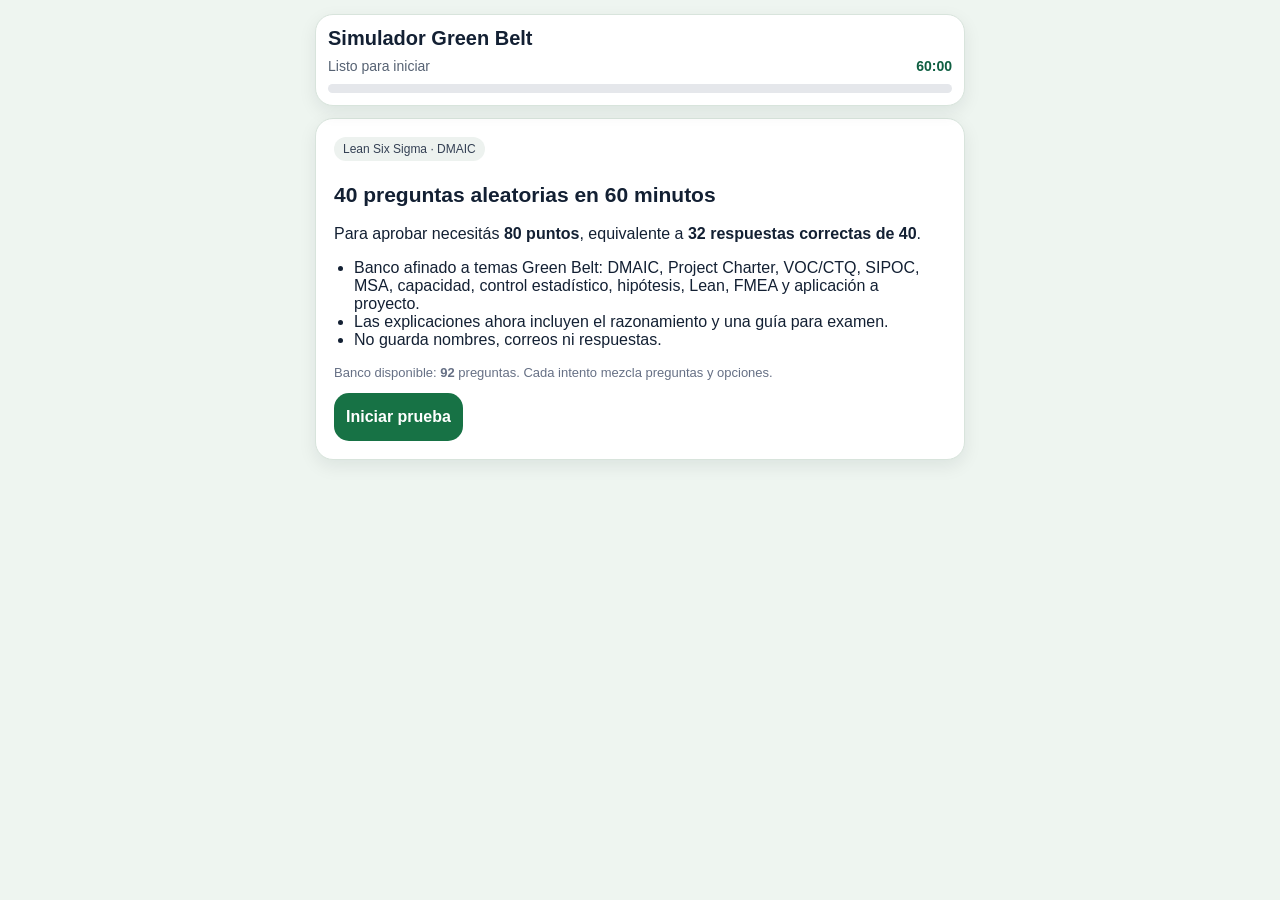
==== commit 2fcfc56c: "Improve Green Belt simulator explanations and alignment" ====
--- a/index.html
+++ b/index.html
@@ -5,112 +5,153 @@
 <meta name="viewport" content="width=device-width, initial-scale=1">
 <title>Simulador Green Belt</title>
 <style>
-body{margin:0;background:#eef5f0;color:#132033;font-family:Arial,Helvetica,sans-serif}.app{max-width:620px;margin:0 auto;padding:14px}.bar,.card{background:#fff;border:1px solid #d8e4dc;border-radius:18px;box-shadow:0 6px 18px rgba(16,24,40,.08)}.bar{position:sticky;top:0;z-index:3;padding:12px;margin-bottom:12px}.title{margin:0 0 8px;font-size:20px;font-weight:800}.row{display:flex;justify-content:space-between;gap:8px;font-size:14px;color:#566273}.timer{font-weight:800;color:#0f5f42}.progress{height:9px;background:#e5e7eb;border-radius:999px;overflow:hidden;margin-top:10px}.progress div{height:100%;width:0;background:#177245}.card{padding:18px;margin:12px 0}.tag{display:inline-block;background:#edf2ef;color:#344054;border-radius:999px;padding:5px 9px;font-size:12px;margin-bottom:10px}.question{font-size:21px;line-height:1.35;font-weight:800;margin:10px 0 16px}.qnum{font-size:14px;color:#667085;font-weight:700}.option{display:block;width:100%;text-align:left;background:#fff;color:#132033;border:2px solid #d8e4dc;border-radius:15px;padding:14px;margin:10px 0;font-size:16px;line-height:1.35;font-weight:700}.correct{border-color:#079455!important;background:#ecfdf3!important}.wrong{border-color:#d92d20!important;background:#fef3f2!important}.feedback{display:none;margin-top:12px;border-radius:15px;padding:12px;font-size:15px;line-height:1.45}.good{display:block;background:#ecfdf3;border:1px solid #abefc6;color:#05603a}.bad{display:block;background:#fef3f2;border:1px solid #fecdca;color:#912018}.actions{display:flex;gap:10px;margin:14px 0 24px}.btn{flex:1;border:0;border-radius:15px;padding:15px 12px;font-size:16px;font-weight:800;color:#fff;background:#177245}.secondary{color:#1849a9;background:#eaf1ff}.danger{background:#b42318}.btn:disabled{opacity:.45}.hidden{display:none}.score{font-size:46px;font-weight:900;margin:8px 0}.passed{color:#067647}.failed{color:#b42318}.box{background:#f9fafb;border:1px solid #eaecf0;border-radius:15px;padding:12px;margin:10px 0}.review{border-top:1px solid #eaecf0;padding:12px 0;font-size:14px}.muted{color:#667085;font-size:13px}ul{padding-left:20px}
+body{margin:0;background:#eef5f0;color:#132033;font-family:Arial,Helvetica,sans-serif}.app{max-width:650px;margin:0 auto;padding:14px}.bar,.card{background:#fff;border:1px solid #d8e4dc;border-radius:18px;box-shadow:0 6px 18px rgba(16,24,40,.08)}.bar{position:sticky;top:0;z-index:3;padding:12px;margin-bottom:12px}.title{margin:0 0 8px;font-size:20px;font-weight:800}.row{display:flex;justify-content:space-between;gap:8px;font-size:14px;color:#566273}.timer{font-weight:800;color:#0f5f42}.progress{height:9px;background:#e5e7eb;border-radius:999px;overflow:hidden;margin-top:10px}.progress div{height:100%;width:0;background:#177245}.card{padding:18px;margin:12px 0}.tag{display:inline-block;background:#edf2ef;color:#344054;border-radius:999px;padding:5px 9px;font-size:12px;margin-bottom:10px}.question{font-size:21px;line-height:1.35;font-weight:800;margin:10px 0 16px}.qnum{font-size:14px;color:#667085;font-weight:700}.option{display:block;width:100%;text-align:left;background:#fff;color:#132033;border:2px solid #d8e4dc;border-radius:15px;padding:14px;margin:10px 0;font-size:16px;line-height:1.35;font-weight:700}.correct{border-color:#079455!important;background:#ecfdf3!important}.wrong{border-color:#d92d20!important;background:#fef3f2!important}.feedback{display:none;margin-top:12px;border-radius:15px;padding:12px;font-size:15px;line-height:1.45}.good{display:block;background:#ecfdf3;border:1px solid #abefc6;color:#05603a}.bad{display:block;background:#fef3f2;border:1px solid #fecdca;color:#912018}.explain{margin-top:10px;background:#fff;border:1px solid rgba(0,0,0,.08);border-radius:12px;padding:10px;color:#132033}.explain b{display:block;margin-bottom:4px}.formula{background:#f8fafc;border-left:4px solid #177245;padding:8px 10px;margin-top:8px;border-radius:8px}.actions{display:flex;gap:10px;margin:14px 0 24px}.btn{flex:1;border:0;border-radius:15px;padding:15px 12px;font-size:16px;font-weight:800;color:#fff;background:#177245}.secondary{color:#1849a9;background:#eaf1ff}.danger{background:#b42318}.btn:disabled{opacity:.45}.hidden{display:none}.score{font-size:46px;font-weight:900;margin:8px 0}.passed{color:#067647}.failed{color:#b42318}.box{background:#f9fafb;border:1px solid #eaecf0;border-radius:15px;padding:12px;margin:10px 0}.review{border-top:1px solid #eaecf0;padding:12px 0;font-size:14px}.muted{color:#667085;font-size:13px}ul{padding-left:20px}
 </style>
 </head>
 <body>
 <div class="app">
 <div class="bar"><p class="title">Simulador Green Belt</p><div class="row"><span id="counter">Listo para iniciar</span><span class="timer" id="timer">60:00</span></div><div class="progress"><div id="prog"></div></div></div>
-<section class="card" id="intro"><span class="tag">Lean Six Sigma</span><h1 class="question">40 preguntas aleatorias en 60 minutos</h1><p>Para aprobar necesitás <strong>80 puntos</strong>, equivalente a <strong>32 respuestas correctas de 40</strong>.</p><ul><li>No guarda nombres, correos ni respuestas.</li><li>No usa base de datos ni tracking.</li><li>Todo se calcula en tu navegador.</li></ul><p class="muted">Banco disponible: <strong id="bankSize"></strong> preguntas.</p><button class="btn" onclick="startQuiz()">Iniciar prueba</button></section>
+<section class="card" id="intro"><span class="tag">Lean Six Sigma · DMAIC</span><h1 class="question">40 preguntas aleatorias en 60 minutos</h1><p>Para aprobar necesitás <strong>80 puntos</strong>, equivalente a <strong>32 respuestas correctas de 40</strong>.</p><ul><li>Banco afinado a temas Green Belt: DMAIC, Project Charter, VOC/CTQ, SIPOC, MSA, capacidad, control estadístico, hipótesis, Lean, FMEA y aplicación a proyecto.</li><li>Las explicaciones ahora incluyen el razonamiento y una guía para examen.</li><li>No guarda nombres, correos ni respuestas.</li></ul><p class="muted">Banco disponible: <strong id="bankSize"></strong> preguntas. Cada intento mezcla preguntas y opciones.</p><button class="btn" onclick="startQuiz()">Iniciar prueba</button></section>
 <section class="card hidden" id="quiz"><div class="qnum" id="qnum"></div><span class="tag" id="topic"></span><p class="question" id="qtext"></p><div id="opts"></div><div id="fb" class="feedback"></div></section>
 <div class="actions hidden" id="nav"><button class="btn secondary" id="prev" onclick="goPrev()">Anterior</button><button class="btn" id="next" onclick="goNext()">Siguiente</button></div>
 <section class="card hidden" id="result"></section>
 <textarea id="data" style="display:none">
-DMAIC|¿Cuál es el orden correcto de DMAIC?|Definir, Medir, Analizar, Mejorar, Controlar|Diseñar, Medir, Ajustar, Implementar, Controlar|Definir, Modelar, Analizar, Implementar, Confirmar|Diagnosticar, Medir, Analizar, Inspeccionar, Cerrar|Definir, Medir, Analizar, Mejorar, Controlar|DMAIC significa Definir, Medir, Analizar, Mejorar y Controlar.
-DMAIC|¿En qué fase se define el problema, alcance, objetivo y equipo?|Definir|Medir|Analizar|Controlar|Definir|El Project Charter se trabaja principalmente en Definir.
-DMAIC|¿En qué fase se establece la línea base del proceso?|Medir|Mejorar|Controlar|Definir|Medir|En Medir se valida el desempeño actual con datos confiables.
-DMAIC|¿En qué fase se identifican causas raíz?|Analizar|Controlar|Medir|Definir|Analizar|Analizar busca entender por qué ocurre el problema.
-DMAIC|¿En qué fase se implementan soluciones piloto?|Mejorar|Medir|Definir|Analizar|Mejorar|Mejorar convierte causas raíz en soluciones comprobadas.
-DMAIC|¿En qué fase se sostiene la mejora en el tiempo?|Controlar|Analizar|Definir|Medir|Controlar|Controlar evita que el proceso regrese al desempeño anterior.
-Project Charter|¿Qué contiene normalmente un Project Charter?|Problema, alcance, objetivo, equipo y beneficios esperados|Solo la solución final|Todas las facturas|El organigrama completo|Problema, alcance, objetivo, equipo y beneficios esperados|El Charter alinea el proyecto antes de ejecutar.
-VOC y CTQ|¿Qué representa un CTQ?|Característica crítica para la calidad|Costo técnico de quejas|Control total de calidad|Ciclo total de producción|Característica crítica para la calidad|CTQ traduce la voz del cliente en requisitos medibles.
-VOC y CTQ|¿Qué significa VOC?|Voz del cliente|Variación operativa controlada|Valor objetivo crítico|Validación oficial de calidad|Voz del cliente|VOC recoge necesidades y expectativas del cliente.
-SIPOC|¿Para qué se usa SIPOC?|Mapear proveedores, entradas, proceso, salidas y clientes|Calcular Cpk|Medir solo costos|Reemplazar el plan de control|Mapear proveedores, entradas, proceso, salidas y clientes|SIPOC resume el proceso de punta a punta.
-Pareto|¿Qué afirma el principio de Pareto?|Pocas causas generan la mayoría de los efectos|Todas las causas pesan igual|La media siempre es igual a la mediana|No se deben usar datos|Pocas causas generan la mayoría de los efectos|Pareto ayuda a enfocarse en las pocas causas vitales.
-Causa raíz|¿Qué herramienta profundiza preguntando repetidamente por qué?|5 Porqués|Gráfico P|Histograma|Boxplot|5 Porqués|Los 5 Porqués ayudan a llegar a una causa raíz accionable.
-Causa raíz|El diagrama de Ishikawa también se conoce como:|Causa-efecto o espina de pescado|Diagrama de control|Diagrama de capacidad|Diagrama de regresión|Causa-efecto o espina de pescado|Ishikawa organiza posibles causas por categorías.
-Tipos de datos|¿Cuál es un dato continuo?|Peso de una pieza|Número de defectos|Tipo de reclamo|Cantidad de facturas|Peso de una pieza|Los datos continuos aceptan decimales dentro de un rango.
-Tipos de datos|¿Cuál es un dato discreto?|Cantidad de unidades defectuosas|Temperatura del horno|Longitud de una pieza|Tiempo de ciclo|Cantidad de unidades defectuosas|Los datos discretos normalmente son conteos.
-Tipos de datos|Una categoría como tipo de defecto es dato:|Atributivo o categórico|Continuo|De razón únicamente|Siempre normal|Atributivo o categórico|Los datos categóricos clasifican, no miden en escala continua.
-Estadística|¿Qué mide la desviación estándar?|Dispersión respecto a la media|Promedio de los datos|Dato más frecuente|Tamaño de muestra únicamente|Dispersión respecto a la media|La desviación estándar indica variabilidad.
-Estadística|Cuando hay valores extremos, ¿qué medida suele representar mejor el centro?|Mediana|Media|Rango|DPMO|Mediana|La mediana es menos sensible a valores extremos.
-Estadística|¿Qué es el rango?|Máximo menos mínimo|Media menos mediana|Desviación estándar al cuadrado|Defectos por millón|Máximo menos mínimo|El rango resume la amplitud total de los datos.
-Estadística|Una distribución normal es:|Aproximadamente simétrica y con forma de campana|Siempre sesgada a la derecha|Una lista de defectos|Un diagrama de flujo|Aproximadamente simétrica y con forma de campana|La normal se usa mucho en capacidad y análisis estadístico.
-Variación|Reducir la variación del proceso ayuda a:|Hacer el proceso más predecible|Aumentar la incertidumbre|Eliminar la necesidad de medir|Cambiar la voz del cliente|Hacer el proceso más predecible|Menos variación implica resultados más consistentes.
-Variación|La variación común corresponde a:|Variación natural del sistema|Un evento inusual específico|Un error de tipeo siempre|Una especificación del cliente|Variación natural del sistema|La causa común forma parte del comportamiento normal del proceso.
-Variación|La variación especial corresponde a:|Un evento anormal o asignable|La variación natural del sistema|El promedio del proceso|La meta comercial|Un evento anormal o asignable|Una causa especial debe investigarse.
-Métricas|¿Qué significa DPMO?|Defectos por millón de oportunidades|Datos por muestra observada|Defectos por método operativo|Desviación promedio mensual|Defectos por millón de oportunidades|DPMO normaliza defectos según oportunidades.
-Métricas|¿Qué mide First Pass Yield?|Porcentaje que sale bueno a la primera|Cantidad de retrabajo|Tiempo de ciclo promedio|Costo total de calidad|Porcentaje que sale bueno a la primera|FPY mide unidades conformes sin retrabajo.
-Métricas|RTY significa:|Rolled Throughput Yield|Real Time Yield|Risk Tolerance Year|Root Test Yield|Rolled Throughput Yield|RTY considera el rendimiento acumulado de varios pasos.
-Capacidad|¿Qué indica Cp?|Capacidad potencial sin considerar centrado|Satisfacción del cliente|Costo de producción|Cantidad de operadores|Capacidad potencial sin considerar centrado|Cp compara tolerancia con variación del proceso.
-Capacidad|¿Qué indica Cpk?|Capacidad considerando el centrado del proceso|Solo el costo del defecto|Solo el tamaño de muestra|La voz del cliente|Capacidad considerando el centrado del proceso|Cpk penaliza procesos descentrados.
-Capacidad|Si Cp es alto y Cpk bajo, probablemente el proceso:|Tiene poca variación pero está descentrado|Tiene mucha variación y está centrado|No tiene datos|No tiene cliente|Tiene poca variación pero está descentrado|Cp alto con Cpk bajo suele indicar desplazamiento hacia un límite.
-Capacidad|Los límites de especificación son definidos por:|Cliente, diseño o requerimiento|Promedio histórico únicamente|El gráfico de control|El operador al azar|Cliente, diseño o requerimiento|Las especificaciones expresan lo aceptable para cliente o diseño.
-Control estadístico|¿Para qué sirve un gráfico de control?|Distinguir causa común de causa especial|Sustituir la mejora|Calcular precio de venta|Eliminar todas las inspecciones|Distinguir causa común de causa especial|El control estadístico monitorea estabilidad.
-Control estadístico|Un punto fuera de límites de control sugiere:|Posible causa especial|Proceso perfecto|Error obligatorio del cliente|No investigar|Posible causa especial|Es una señal estadística que debe revisarse.
-Control estadístico|¿Qué gráfico se usa para proporción de unidades defectuosas?|P|C|X-barra R|I-MR|P|El gráfico P monitorea proporciones.
-Control estadístico|¿Qué gráfico se usa para conteo de defectos con área de oportunidad constante?|C|P|NP|X-barra|C|El gráfico C monitorea número de defectos por unidad constante.
-Control estadístico|¿Qué gráfico se usa para número de unidades defectuosas con tamaño de muestra constante?|NP|P|U|C|NP|NP usa conteo de unidades defectuosas cuando n es constante.
-Control estadístico|Para datos continuos individuales se usa comúnmente:|I-MR|P|C|NP|I-MR|I-MR se usa cuando no hay subgrupos racionales.
-Control estadístico|Para datos continuos con subgrupos pequeños se usa comúnmente:|X-barra y R|P|NP|C|X-barra y R|X-barra y R monitorea promedio y rango de subgrupos.
-MSA|¿Para qué sirve Gage R&R?|Evaluar repetibilidad y reproducibilidad del sistema de medición|Calcular ventas|Mapear proveedores|Crear un plan de comunicación|Evaluar repetibilidad y reproducibilidad del sistema de medición|MSA valida si las mediciones son confiables.
-MSA|Repetibilidad es variación causada por:|El mismo operador midiendo la misma pieza con el mismo equipo|Diferentes operadores únicamente|Diferentes clientes|Cambios de precio|El mismo operador midiendo la misma pieza con el mismo equipo|Repetibilidad evalúa consistencia bajo mismas condiciones.
-MSA|Reproducibilidad es variación causada por:|Diferentes operadores o evaluadores|Un solo operador siempre|El cliente final|El costo unitario|Diferentes operadores o evaluadores|Reproducibilidad compara la variación entre personas o evaluadores.
-MSA|Antes de tomar decisiones con datos, conviene validar:|El sistema de medición|El color del reporte|La marca de la laptop|La cantidad de reuniones|El sistema de medición|Datos malos llevan a conclusiones malas.
-Hipótesis|Si alfa es 0.05 y p-value es 0.03, se debe:|Rechazar H0|No rechazar H0|Cambiar los datos|Ignorar la muestra|Rechazar H0|Si p-value es menor que alfa, se rechaza H0.
-Hipótesis|Si alfa es 0.05 y p-value es 0.12, se debe:|No rechazar H0|Rechazar H0|Aceptar H1 siempre|Eliminar la muestra|No rechazar H0|Si p-value es mayor que alfa, no hay evidencia suficiente contra H0.
-Hipótesis|El p-value representa:|Probabilidad de observar datos tan extremos asumiendo H0 verdadera|Probabilidad de que H0 sea cierta con seguridad|Promedio de la muestra|Porcentaje de defectos|Probabilidad de observar datos tan extremos asumiendo H0 verdadera|El p-value mide compatibilidad de los datos con H0.
-Correlación|Una correlación positiva fuerte significa:|Cuando X aumenta, Y tiende a aumentar|X causa obligatoriamente Y|Y nunca cambia|No hay relación medible|Cuando X aumenta, Y tiende a aumentar|Correlación no prueba causalidad por sí sola.
-Regresión|En regresión lineal simple, Y suele ser:|Variable dependiente o respuesta|Variable independiente|Tamaño de muestra|Nivel sigma|Variable dependiente o respuesta|Y es la salida que se busca explicar o predecir.
-FMEA|El RPN tradicional se calcula con:|Severidad por ocurrencia por detección|Costo por tiempo por inventario|Media por mediana por moda|Defectos por unidades por oportunidades|Severidad por ocurrencia por detección|RPN ayuda a priorizar riesgos.
-FMEA|En FMEA, severidad mide:|Gravedad del efecto del fallo|Frecuencia del fallo|Facilidad de detección|Costo del equipo|Gravedad del efecto del fallo|Severidad alta implica impacto grave si ocurre el fallo.
-FMEA|En FMEA, detección alta tradicionalmente implica:|Menor capacidad de detectar antes de llegar al cliente|Mayor satisfacción del cliente|Menor severidad|Cero defectos|Menor capacidad de detectar antes de llegar al cliente|En escala tradicional, número alto de detección significa dificultad para detectar.
-Lean|¿Cuál es un desperdicio Lean?|Sobreproducción|Cpk|Voz del cliente|Histograma|Sobreproducción|Sobreproducción es uno de los desperdicios clásicos.
-Lean|5S busca principalmente:|Orden, limpieza, estandarización y disciplina|Aumentar inventario|Eliminar métricas|Reducir comunicación|Orden, limpieza, estandarización y disciplina|5S mejora organización y control visual.
-Lean|Takt time se calcula como:|Tiempo disponible dividido entre demanda|Demanda dividida entre defectos|Defectos por oportunidad|Inventario por costo|Tiempo disponible dividido entre demanda|Takt marca el ritmo requerido por la demanda del cliente.
-Lean|Value Stream Map sirve para:|Visualizar flujo de materiales e información e identificar desperdicios|Calcular únicamente media|Reemplazar SIPOC siempre|Eliminar la fase Medir|Visualizar flujo de materiales e información e identificar desperdicios|VSM ayuda a ver valor agregado y no agregado.
-Lean|Kaizen se enfoca en:|Mejora continua y colaborativa|Auditoría financiera anual|Contratación de personal|Crear más aprobaciones|Mejora continua y colaborativa|Kaizen promueve mejoras rápidas y sostenidas.
-Lean|Poka-yoke significa:|A prueba de errores|Aumento de inventario|Reducción de clientes|Análisis financiero|A prueba de errores|Poka-yoke previene o detecta errores antes de generar defectos.
-Lean|Trabajo estándar ayuda a:|Reducir variación y sostener mejores prácticas|Eliminar datos|Crear más desperdicio|Cambiar especificaciones sin control|Reducir variación y sostener mejores prácticas|Estandarizar facilita consistencia y entrenamiento.
-Lean|SMED busca reducir principalmente:|Tiempo de cambio o preparación|Cantidad de clientes|Nivel de calidad|Cantidad de CTQ|Tiempo de cambio o preparación|SMED reduce setups para aumentar flexibilidad.
-Control Plan|Un plan de control define:|Cómo monitorear y reaccionar para sostener la mejora|La solución antes de analizar|Solamente el nombre del proyecto|Las vacaciones del equipo|Cómo monitorear y reaccionar para sostener la mejora|El plan de control mantiene el nuevo desempeño.
-Muestreo|Un plan de recolección de datos define:|Qué, cómo, cuándo, dónde y quién mide|Solo la solución final|El logo del proyecto|La contraseña del sistema|Qué, cómo, cuándo, dónde y quién mide|Reduce sesgos e inconsistencias en la medición.
-Muestreo|Una muestra sesgada puede causar:|Conclusiones incorrectas|Mejora garantizada|Cero variación|Cpk infinito|Conclusiones incorrectas|La muestra debe representar el proceso real.
-Priorización|Una matriz impacto-esfuerzo ayuda a:|Priorizar soluciones|Calcular desviación estándar|Medir repetibilidad|Crear límites de control|Priorizar soluciones|Permite elegir acciones de alto impacto y esfuerzo razonable.
-DPMO|Si hay 1000 unidades, 4 oportunidades por unidad y 20 defectos, ¿cuál es el DPMO?|5000|20000|50000|200000|5000|DPMO = defectos dividido entre unidades por oportunidades, multiplicado por 1,000,000.
-DPMO|Si hay 500 unidades, 2 oportunidades por unidad y 15 defectos, ¿cuál es el DPMO?|15000|30000|150000|7500|15000|DPMO = 15 / (500 x 2) x 1,000,000.
-DPMO|Si hay 2000 unidades, 5 oportunidades por unidad y 50 defectos, ¿cuál es el DPMO?|5000|25000|50000|10000|5000|DPMO = 50 / (2000 x 5) x 1,000,000.
-Yield|De 500 unidades, 475 salen buenas a la primera. ¿Cuál es el FPY?|95%|90%|97,5%|80%|95%|FPY = unidades buenas a la primera dividido entre unidades totales.
-Yield|De 1000 unidades, 920 salen buenas a la primera. ¿Cuál es el FPY?|92%|8%|95%|90%|92%|FPY = 920 / 1000.
-Yield|De 800 unidades, 760 salen buenas a la primera. ¿Cuál es el FPY?|95%|90%|97%|80%|95%|FPY = 760 / 800.
-Estadística|Para los datos 8, 10, 12 y 14, ¿cuál es la media?|11|10|12|44|11|La media es la suma de los datos dividida entre la cantidad de datos.
-Estadística|Para los datos 5, 7, 9 y 11, ¿cuál es la media?|8|7|9|32|8|La media es 32 / 4.
-Estadística|Para los datos 20, 22, 24, 26 y 28, ¿cuál es la media?|24|22|26|120|24|La media es 120 / 5.
-Capacidad|LSL=0, USL=10 y sigma=1. ¿Cuál es Cp?|1.67|3.33|0.83|10|1.67|Cp = (USL - LSL) / (6 sigma).
-Capacidad|LSL=20, USL=32 y sigma=2. ¿Cuál es Cp?|1.00|2.00|0.50|6.00|1.00|Cp = 12 / 12.
-Capacidad|LSL=50, USL=80 y sigma=5. ¿Cuál es Cp?|1.00|2.00|0.50|6.00|1.00|Cp = 30 / 30.
-Capacidad|LSL=0, USL=10, media=4 y sigma=1. ¿Cuál es Cpk?|1.33|1.67|2.00|0.67|1.33|Cpk es el menor entre (USL-media)/(3 sigma) y (media-LSL)/(3 sigma).
-Capacidad|LSL=20, USL=32, media=25 y sigma=2. ¿Cuál es Cpk?|0.83|1.00|1.17|2.00|0.83|Cpk toma el menor lado respecto a los límites de especificación.
-Lean|Si hay 480 minutos disponibles y demanda de 240 unidades, ¿cuál es el takt time?|2 min/unidad|0.5 unidades/min|4 min/unidad|240 min/unidad|2 min/unidad|Takt time = tiempo disponible dividido entre demanda.
-Lean|Si hay 420 minutos disponibles y demanda de 210 unidades, ¿cuál es el takt time?|2 min/unidad|0.5 unidades/min|1 min/unidad|3 min/unidad|2 min/unidad|Takt time = 420 / 210.
-Hipótesis|Con alfa=0.05 y p-value=0.01, ¿cuál es la decisión típica?|Rechazar H0|No rechazar H0|Cambiar los datos|Ignorar el análisis|Rechazar H0|Se rechaza H0 cuando p-value es menor que alfa.
-Hipótesis|Con alfa=0.05 y p-value=0.08, ¿cuál es la decisión típica?|No rechazar H0|Rechazar H0|Cambiar los datos|Ignorar el análisis|No rechazar H0|No se rechaza H0 cuando p-value es mayor que alfa.
+DMAIC|¿Cuál es el orden correcto de DMAIC?|Definir, Medir, Analizar, Mejorar, Controlar|Diseñar, Medir, Ajustar, Implementar, Controlar|Definir, Modelar, Analizar, Implementar, Confirmar|Diagnosticar, Medir, Analizar, Inspeccionar, Cerrar|Definir, Medir, Analizar, Mejorar, Controlar|DMAIC es la ruta lógica de mejora: primero se define el problema, luego se mide el desempeño actual, se analizan causas, se mejora y finalmente se controla.
+DMAIC|¿En qué fase se define el problema, alcance, objetivo y equipo?|Definir|Medir|Analizar|Controlar|Definir|En Define se alinea el proyecto antes de recolectar datos o proponer soluciones. Aquí vive el Project Charter.
+DMAIC|¿En qué fase se establece la línea base del proceso?|Medir|Mejorar|Controlar|Definir|Medir|La línea base pertenece a Measure porque describe cómo está funcionando hoy el proceso con datos confiables.
+DMAIC|¿En qué fase se identifican y validan causas raíz?|Analizar|Controlar|Medir|Definir|Analizar|Analyze no es solo listar ideas: busca demostrar con datos cuáles X explican el problema en Y.
+DMAIC|¿En qué fase se implementan soluciones piloto?|Mejorar|Medir|Definir|Analizar|Mejorar|Improve transforma las causas raíz en acciones, preferiblemente probadas con piloto antes de escalar.
+DMAIC|¿En qué fase se sostiene la mejora en el tiempo?|Controlar|Analizar|Definir|Medir|Controlar|Control evita volver al estado anterior mediante plan de control, estándares, indicadores y reacción ante desviaciones.
+Project Charter|¿Qué contiene normalmente un Project Charter?|Problema, alcance, objetivo, equipo y beneficios esperados|Solo la solución final|Todas las facturas|El organigrama completo|Problema, alcance, objetivo, equipo y beneficios esperados|El Charter es el contrato inicial del proyecto: dice qué problema se resolverá, dónde aplica, quién participa y qué resultado se espera.
+Project Charter|¿Cuál es el riesgo de iniciar un Green Belt sin Project Charter aprobado?|Trabajar un problema mal definido o fuera de alcance|Tener demasiados datos buenos|Reducir la variación demasiado rápido|Calcular mejor el DPMO|Trabajar un problema mal definido o fuera de alcance|Sin Charter, el equipo puede saltar a soluciones, mezclar procesos o medir algo que no representa el problema real.
+VOC y CTQ|¿Qué representa un CTQ?|Característica crítica para la calidad|Costo técnico de quejas|Control total de calidad|Ciclo total de producción|Característica crítica para la calidad|Un CTQ convierte una necesidad del cliente o negocio en algo medible. Es la Y que querés mejorar.
+VOC y CTQ|¿Qué significa VOC?|Voz del cliente|Variación operativa controlada|Valor objetivo crítico|Validación oficial de calidad|Voz del cliente|VOC recoge expectativas del cliente. Luego se traduce a CTQ para poder medir y mejorar.
+VOC y CTQ|En un proyecto de conversión digital, ¿cuál sería una Y bien definida?|Tasa de conversión Lead a Oportunidad|Color del dashboard|Cantidad de reuniones del equipo|Opinión general del vendedor|Tasa de conversión Lead a Oportunidad|La Y debe ser una salida medible del proceso. La conversión Lead a Oportunidad permite comparar baseline, meta y mejora.
+SIPOC|¿Para qué se usa SIPOC?|Mapear proveedores, entradas, proceso, salidas y clientes|Calcular Cpk|Medir solo costos|Reemplazar el plan de control|Mapear proveedores, entradas, proceso, salidas y clientes|SIPOC da una vista de alto nivel del proceso para evitar medir o mejorar fuera del alcance.
+SIPOC|¿Qué representa la O en SIPOC?|Outputs o salidas|Opportunities u oportunidades|Operators u operadores|Objectives u objetivos|Outputs o salidas|Las salidas son lo que entrega el proceso. Después se conectan con clientes y CTQ.
+Pareto|¿Qué afirma el principio de Pareto?|Pocas causas generan la mayoría de los efectos|Todas las causas pesan igual|La media siempre es igual a la mediana|No se deben usar datos|Pocas causas generan la mayoría de los efectos|Pareto ayuda a priorizar. En examen, buscá la opción que enfoque recursos en las causas de mayor impacto.
+Causa raíz|¿Qué herramienta profundiza preguntando repetidamente por qué?|5 Porqués|Gráfico P|Histograma|Boxplot|5 Porqués|Los 5 Porqués ayudan a no quedarse en síntomas. Deben terminar en una causa accionable.
+Causa raíz|El diagrama de Ishikawa también se conoce como:|Causa-efecto o espina de pescado|Diagrama de control|Diagrama de capacidad|Diagrama de regresión|Causa-efecto o espina de pescado|Ishikawa organiza posibles causas por familias como método, máquina, mano de obra, material, medición y medio ambiente.
+Tipos de datos|¿Cuál es un dato continuo?|Peso de una pieza|Número de defectos|Tipo de reclamo|Cantidad de facturas|Peso de una pieza|Un dato continuo puede tener decimales dentro de un rango: peso, tiempo, longitud, temperatura.
+Tipos de datos|¿Cuál es un dato discreto?|Cantidad de unidades defectuosas|Temperatura del horno|Longitud de una pieza|Tiempo de ciclo|Cantidad de unidades defectuosas|Un dato discreto es conteo: 0, 1, 2, 3. No tiene valores intermedios como 2.5 defectos.
+Tipos de datos|Una categoría como tipo de defecto es dato:|Atributivo o categórico|Continuo|De razón únicamente|Siempre normal|Atributivo o categórico|El tipo de defecto clasifica. No se promedia igual que un tiempo o peso.
+Estadística|¿Qué mide la desviación estándar?|Dispersión respecto a la media|Promedio de los datos|Dato más frecuente|Tamaño de muestra únicamente|Dispersión respecto a la media|La desviación estándar responde: qué tanto se alejan los datos del promedio. Más sigma implica más variación.
+Estadística|Cuando hay valores extremos, ¿qué medida suele representar mejor el centro?|Mediana|Media|Rango|DPMO|Mediana|La mediana se afecta menos por outliers. Por eso sirve cuando la distribución está sesgada.
+Estadística|¿Qué es el rango?|Máximo menos mínimo|Media menos mediana|Desviación estándar al cuadrado|Defectos por millón|Máximo menos mínimo|Rango = valor mayor - valor menor. Es simple, pero sensible a valores extremos.
+Estadística|Una distribución normal es:|Aproximadamente simétrica y con forma de campana|Siempre sesgada a la derecha|Una lista de defectos|Un diagrama de flujo|Aproximadamente simétrica y con forma de campana|La normal es clave porque muchos métodos de capacidad e hipótesis asumen comportamiento aproximadamente normal.
+Variación|Reducir la variación del proceso ayuda a:|Hacer el proceso más predecible|Aumentar la incertidumbre|Eliminar la necesidad de medir|Cambiar la voz del cliente|Hacer el proceso más predecible|Six Sigma se enfoca en reducir variación para que el resultado sea consistente y cumpla especificaciones.
+Variación|La variación común corresponde a:|Variación natural del sistema|Un evento inusual específico|Un error de tipeo siempre|Una especificación del cliente|Variación natural del sistema|La causa común es parte normal del proceso. Para cambiarla, se mejora el sistema completo.
+Variación|La variación especial corresponde a:|Un evento anormal o asignable|La variación natural del sistema|El promedio del proceso|La meta comercial|Un evento anormal o asignable|Una causa especial es algo fuera del patrón normal y se investiga antes de rediseñar todo el proceso.
+Métricas|¿Qué significa DPMO?|Defectos por millón de oportunidades|Datos por muestra observada|Defectos por método operativo|Desviación promedio mensual|Defectos por millón de oportunidades|DPMO permite comparar procesos con distinta cantidad de unidades u oportunidades de defecto.
+Métricas|¿Qué mide First Pass Yield?|Porcentaje que sale bueno a la primera|Cantidad de retrabajo|Tiempo de ciclo promedio|Costo total de calidad|Porcentaje que sale bueno a la primera|FPY se enfoca en lo que pasa sin retrabajo. Si hay corrección posterior, no cuenta como bueno a la primera.
+Métricas|RTY significa:|Rolled Throughput Yield|Real Time Yield|Risk Tolerance Year|Root Test Yield|Rolled Throughput Yield|RTY multiplica rendimientos de pasos. Muestra el efecto acumulado de pérdidas en un proceso completo.
+Capacidad|¿Qué indica Cp?|Capacidad potencial sin considerar centrado|Satisfacción del cliente|Costo de producción|Cantidad de operadores|Capacidad potencial sin considerar centrado|Cp compara el ancho de especificación con la variación. No dice si el proceso está centrado.
+Capacidad|¿Qué indica Cpk?|Capacidad considerando el centrado del proceso|Solo el costo del defecto|Solo el tamaño de muestra|La voz del cliente|Capacidad considerando el centrado del proceso|Cpk mira el lado más cercano al límite de especificación. Por eso castiga procesos descentrados.
+Capacidad|Si Cp es alto y Cpk bajo, probablemente el proceso:|Tiene poca variación pero está descentrado|Tiene mucha variación y está centrado|No tiene datos|No tiene cliente|Tiene poca variación pero está descentrado|Cp alto indica potencial; Cpk bajo indica que la media está cerca de uno de los límites.
+Capacidad|Los límites de especificación son definidos por:|Cliente, diseño o requerimiento|Promedio histórico únicamente|El gráfico de control|El operador al azar|Cliente, diseño o requerimiento|No confundás límites de especificación con límites de control. Especificación viene del cliente o diseño.
+Control estadístico|¿Para qué sirve un gráfico de control?|Distinguir causa común de causa especial|Sustituir la mejora|Calcular precio de venta|Eliminar todas las inspecciones|Distinguir causa común de causa especial|El gráfico de control responde si el proceso es estable en el tiempo, no si cumple especificaciones.
+Control estadístico|Un punto fuera de límites de control sugiere:|Posible causa especial|Proceso perfecto|Error obligatorio del cliente|No investigar|Posible causa especial|Un punto fuera de límites es una señal. Se investiga qué pasó antes de tomar decisiones mayores.
+Control estadístico|¿Qué gráfico se usa para proporción de unidades defectuosas?|P|C|X-barra R|I-MR|P|El gráfico P monitorea proporciones, por ejemplo porcentaje de leads no convertidos o conversión mensual.
+Control estadístico|¿Qué gráfico se usa para conteo de defectos con área de oportunidad constante?|C|P|NP|X-barra|C|El gráfico C monitorea cantidad de defectos cuando el tamaño del área u oportunidad es constante.
+Control estadístico|¿Qué gráfico se usa para número de unidades defectuosas con tamaño de muestra constante?|NP|P|U|C|NP|NP se usa cuando contás unidades defectuosas y el tamaño de muestra se mantiene fijo.
+Control estadístico|Para datos continuos individuales se usa comúnmente:|I-MR|P|C|NP|I-MR|I-MR se usa cuando medís una observación continua por periodo y no hay subgrupos.
+Control estadístico|Para datos continuos con subgrupos pequeños se usa comúnmente:|X-barra y R|P|NP|C|X-barra y R|X-barra y R monitorea el promedio y la variación dentro de subgrupos.
+MSA|¿Para qué sirve Gage R&R?|Evaluar repetibilidad y reproducibilidad del sistema de medición|Calcular ventas|Mapear proveedores|Crear un plan de comunicación|Evaluar repetibilidad y reproducibilidad del sistema de medición|Gage R&R valida si el sistema de medición es suficientemente confiable antes de analizar causas.
+MSA|Repetibilidad es variación causada por:|El mismo operador midiendo la misma pieza con el mismo equipo|Diferentes operadores únicamente|Diferentes clientes|Cambios de precio|El mismo operador midiendo la misma pieza con el mismo equipo|Repetibilidad evalúa si el método o instrumento da resultados consistentes bajo mismas condiciones.
+MSA|Reproducibilidad es variación causada por:|Diferentes operadores o evaluadores|Un solo operador siempre|El cliente final|El costo unitario|Diferentes operadores o evaluadores|Reproducibilidad compara si diferentes personas obtienen resultados parecidos midiendo lo mismo.
+MSA|Antes de tomar decisiones con datos, conviene validar:|El sistema de medición|El color del reporte|La marca de la laptop|La cantidad de reuniones|El sistema de medición|Si el sistema mide mal, cualquier análisis posterior puede llevar a una solución equivocada.
+Hipótesis|Si alfa es 0.05 y p-value es 0.03, se debe:|Rechazar H0|No rechazar H0|Cambiar los datos|Ignorar la muestra|Rechazar H0|Como 0.03 es menor que 0.05, hay evidencia estadística suficiente para rechazar H0.
+Hipótesis|Si alfa es 0.05 y p-value es 0.12, se debe:|No rechazar H0|Rechazar H0|Aceptar H1 siempre|Eliminar la muestra|No rechazar H0|Como 0.12 es mayor que 0.05, no hay evidencia suficiente para rechazar H0.
+Hipótesis|El p-value representa:|Probabilidad de observar datos tan extremos asumiendo H0 verdadera|Probabilidad de que H0 sea cierta con seguridad|Promedio de la muestra|Porcentaje de defectos|Probabilidad de observar datos tan extremos asumiendo H0 verdadera|El p-value no prueba que H0 sea verdadera; mide qué tan compatibles son los datos con H0.
+Correlación|Una correlación positiva fuerte significa:|Cuando X aumenta, Y tiende a aumentar|X causa obligatoriamente Y|Y nunca cambia|No hay relación medible|Cuando X aumenta, Y tiende a aumentar|Correlación muestra asociación, no causalidad. Puede orientar hipótesis, pero no demostrar causa por sí sola.
+Regresión|En regresión lineal simple, Y suele ser:|Variable dependiente o respuesta|Variable independiente|Tamaño de muestra|Nivel sigma|Variable dependiente o respuesta|Y es la salida que se quiere explicar; X es el factor que podría influir.
+FMEA|El RPN tradicional se calcula con:|Severidad por ocurrencia por detección|Costo por tiempo por inventario|Media por mediana por moda|Defectos por unidades por oportunidades|Severidad por ocurrencia por detección|RPN prioriza riesgos combinando gravedad, frecuencia y dificultad de detección.
+FMEA|En FMEA, severidad mide:|Gravedad del efecto del fallo|Frecuencia del fallo|Facilidad de detección|Costo del equipo|Gravedad del efecto del fallo|Severidad pregunta: si el fallo ocurre, qué tan grave es el impacto para cliente o proceso.
+FMEA|En FMEA, detección alta tradicionalmente implica:|Menor capacidad de detectar antes de llegar al cliente|Mayor satisfacción del cliente|Menor severidad|Cero defectos|Menor capacidad de detectar antes de llegar al cliente|En la escala tradicional, un número alto en detección significa que es difícil detectar el fallo a tiempo.
+Lean|¿Cuál es un desperdicio Lean?|Sobreproducción|Cpk|Voz del cliente|Histograma|Sobreproducción|Sobreproducción es fabricar o procesar más de lo necesario antes de que el cliente lo requiera.
+Lean|5S busca principalmente:|Orden, limpieza, estandarización y disciplina|Aumentar inventario|Eliminar métricas|Reducir comunicación|Orden, limpieza, estandarización y disciplina|5S mejora organización, control visual y estabilidad del trabajo diario.
+Lean|Takt time se calcula como:|Tiempo disponible dividido entre demanda|Demanda dividida entre defectos|Defectos por oportunidad|Inventario por costo|Tiempo disponible dividido entre demanda|Takt marca el ritmo necesario para satisfacer demanda sin producir de más ni quedarse corto.
+Lean|Value Stream Map sirve para:|Visualizar flujo de materiales e información e identificar desperdicios|Calcular únicamente media|Reemplazar SIPOC siempre|Eliminar la fase Medir|Visualizar flujo de materiales e información e identificar desperdicios|VSM muestra el flujo completo y separa tiempo con valor agregado de tiempo sin valor agregado.
+Lean|Kaizen se enfoca en:|Mejora continua y colaborativa|Auditoría financiera anual|Contratación de personal|Crear más aprobaciones|Mejora continua y colaborativa|Kaizen busca mejoras prácticas con participación del equipo que conoce el proceso.
+Lean|Poka-yoke significa:|A prueba de errores|Aumento de inventario|Reducción de clientes|Análisis financiero|A prueba de errores|Poka-yoke previene errores o los hace evidentes antes de que lleguen al cliente.
+Lean|Trabajo estándar ayuda a:|Reducir variación y sostener mejores prácticas|Eliminar datos|Crear más desperdicio|Cambiar especificaciones sin control|Reducir variación y sostener mejores prácticas|Si cada persona trabaja distinto, la variación sube. El estándar estabiliza el proceso.
+Lean|SMED busca reducir principalmente:|Tiempo de cambio o preparación|Cantidad de clientes|Nivel de calidad|Cantidad de CTQ|Tiempo de cambio o preparación|SMED reduce tiempos de preparación para ganar flexibilidad y capacidad.
+Control Plan|Un plan de control define:|Cómo monitorear y reaccionar para sostener la mejora|La solución antes de analizar|Solamente el nombre del proyecto|Las vacaciones del equipo|Cómo monitorear y reaccionar para sostener la mejora|El plan de control debe decir qué medir, quién lo mide, con qué frecuencia y qué hacer si se sale de control.
+Muestreo|Un plan de recolección de datos define:|Qué, cómo, cuándo, dónde y quién mide|Solo la solución final|El logo del proyecto|La contraseña del sistema|Qué, cómo, cuándo, dónde y quién mide|Un buen plan evita datos inconsistentes y reduce sesgos en la fase Measure.
+Muestreo|Una muestra sesgada puede causar:|Conclusiones incorrectas|Mejora garantizada|Cero variación|Cpk infinito|Conclusiones incorrectas|La muestra debe representar el proceso real; si no, las conclusiones pueden ser falsas.
+Priorización|Una matriz impacto-esfuerzo ayuda a:|Priorizar soluciones|Calcular desviación estándar|Medir repetibilidad|Crear límites de control|Priorizar soluciones|Permite enfocar recursos en acciones de alto impacto y esfuerzo razonable.
+Proyecto aplicado|En el proyecto de conversión digital, ¿cuál es la Y del proyecto?|Tasa de conversión Lead a Oportunidad|Tiempo total de reuniones|Cantidad de campañas publicadas|Número de usuarios del sitio únicamente|Tasa de conversión Lead a Oportunidad|La Y es la salida principal que se quiere mejorar. En este caso, el avance del lead hacia oportunidad.
+Proyecto aplicado|¿Cuál es el defecto en el proyecto de conversión digital?|Lead digital que no se convierte a oportunidad dentro del ciclo definido|Lead que sí compra vehículo|Campaña con buen CTR|Usuario que visita la web|Lead digital que no se convierte a oportunidad dentro del ciclo definido|El defecto debe conectarse con la Y. Si la Y es conversión, el defecto es no convertir dentro de la regla definida.
+Proyecto aplicado|¿Por qué se excluyen leads de ferias en Measure?|Porque pertenecen a un proceso diferente y pueden distorsionar el baseline|Porque siempre son datos continuos|Porque reducen el p-value automáticamente|Porque no tienen relación con ventas|Porque pertenecen a un proceso diferente y pueden distorsionar el baseline|En Measure se compara un proceso homogéneo. Mezclar ferias con canal digital introduce ruido y sesgo.
+Proyecto aplicado|¿Qué corresponde a la fase Measure en un proyecto de conversión digital?|Extraer CRM, segmentar datos, validar baseline, revisar MSA y medir tiempo de respuesta|Implementar soluciones sin datos|Cerrar el proyecto|Cambiar la meta sin aprobación|Extraer CRM, segmentar datos, validar baseline, revisar MSA y medir tiempo de respuesta|Measure construye una base confiable: datos limpios, sistema de medición validado y desempeño actual.
+Proyecto aplicado|¿Qué herramienta ayuda a priorizar causas de no conversión?|Pareto de no conversiones|Carta de presentación|Logo del proyecto|Calendario de vacaciones|Pareto de no conversiones|Pareto muestra qué tipos de no conversión explican la mayor parte del problema.
+Proyecto aplicado|Si se quiere estudiar la relación entre tiempo de respuesta y conversión, ¿qué análisis es apropiado?|Correlación o regresión|5S únicamente|FMEA únicamente|Diagrama de Gantt|Correlación o regresión|La correlación muestra asociación y la regresión puede modelar cómo X se relaciona con Y.
+Proyecto aplicado|Para validar si la conversión mejoró de 26.07% a 30%, ¿qué prueba suele ser útil?|Prueba de proporciones|Prueba de normalidad de pesos|Gage R&R de una balanza|SMED|Prueba de proporciones|Cuando comparás porcentajes antes vs. después, una prueba de proporciones ayuda a validar si el cambio es estadísticamente significativo.
+Proyecto aplicado|Para monitorear mensualmente la tasa de conversión, ¿qué gráfico de control es adecuado?|Gráfico P|Gráfico C siempre|X-barra R siempre|Histograma únicamente|Gráfico P|La conversión mensual es una proporción: oportunidades / leads. Por eso aplica gráfico P.
+Proyecto aplicado|En Analyze, las X potenciales del proyecto pueden incluir:|Tiempo de respuesta, variabilidad entre agentes y calidad del lead|Solo el color del dashboard|Únicamente el precio del vehículo|La fecha del examen|Tiempo de respuesta, variabilidad entre agentes y calidad del lead|Las X son factores que podrían explicar la Y. Deben validarse con datos, no asumirse como verdad.
+Proyecto aplicado|En Control, ¿qué combinación sostiene mejor la mejora?|Plan de control, gráfico P, SOP, dashboard y capacitación|Cambiar todo cada semana|Eliminar mediciones|Depender solo de memoria del equipo|Plan de control, gráfico P, SOP, dashboard y capacitación|Control combina monitoreo, estándar de trabajo, reacción y entrenamiento para sostener el resultado.
+DPMO|Si hay 1000 unidades, 4 oportunidades por unidad y 20 defectos, ¿cuál es el DPMO?|5000|20000|50000|200000|5000|DPMO = 20 / (1000 x 4) x 1,000,000 = 5000.
+DPMO|Si hay 500 unidades, 2 oportunidades por unidad y 15 defectos, ¿cuál es el DPMO?|15000|30000|150000|7500|15000|DPMO = 15 / (500 x 2) x 1,000,000 = 15000.
+DPMO|Si hay 2000 unidades, 5 oportunidades por unidad y 50 defectos, ¿cuál es el DPMO?|5000|25000|50000|10000|5000|DPMO = 50 / (2000 x 5) x 1,000,000 = 5000.
+Yield|De 500 unidades, 475 salen buenas a la primera. ¿Cuál es el FPY?|95%|90%|97.5%|80%|95%|FPY = 475 / 500 = 95%.
+Yield|De 1000 unidades, 920 salen buenas a la primera. ¿Cuál es el FPY?|92%|8%|95%|90%|92%|FPY = 920 / 1000 = 92%.
+Yield|De 800 unidades, 760 salen buenas a la primera. ¿Cuál es el FPY?|95%|90%|97%|80%|95%|FPY = 760 / 800 = 95%.
+Estadística|Para los datos 8, 10, 12 y 14, ¿cuál es la media?|11|10|12|44|11|La media es (8 + 10 + 12 + 14) / 4 = 11.
+Estadística|Para los datos 5, 7, 9 y 11, ¿cuál es la media?|8|7|9|32|8|La media es 32 / 4 = 8.
+Estadística|Para los datos 20, 22, 24, 26 y 28, ¿cuál es la media?|24|22|26|120|24|La media es 120 / 5 = 24.
+Capacidad|LSL=0, USL=10 y sigma=1. ¿Cuál es Cp?|1.67|3.33|0.83|10|1.67|Cp = (10 - 0) / (6 x 1) = 1.67.
+Capacidad|LSL=20, USL=32 y sigma=2. ¿Cuál es Cp?|1.00|2.00|0.50|6.00|1.00|Cp = (32 - 20) / (6 x 2) = 12 / 12 = 1.
+Capacidad|LSL=50, USL=80 y sigma=5. ¿Cuál es Cp?|1.00|2.00|0.50|6.00|1.00|Cp = (80 - 50) / (6 x 5) = 1.
+Capacidad|LSL=0, USL=10, media=4 y sigma=1. ¿Cuál es Cpk?|1.33|1.67|2.00|0.67|1.33|Cpk es el menor entre (10-4)/(3x1)=2 y (4-0)/(3x1)=1.33. Se toma 1.33.
+Capacidad|LSL=20, USL=32, media=25 y sigma=2. ¿Cuál es Cpk?|0.83|1.00|1.17|2.00|0.83|Cpk toma el menor lado: (32-25)/(6)=1.17 y (25-20)/(6)=0.83. Se toma 0.83.
+Lean|Si hay 480 minutos disponibles y demanda de 240 unidades, ¿cuál es el takt time?|2 min/unidad|0.5 unidades/min|4 min/unidad|240 min/unidad|2 min/unidad|Takt time = 480 / 240 = 2 minutos por unidad.
+Lean|Si hay 420 minutos disponibles y demanda de 210 unidades, ¿cuál es el takt time?|2 min/unidad|0.5 unidades/min|1 min/unidad|3 min/unidad|2 min/unidad|Takt time = 420 / 210 = 2 minutos por unidad.
+Hipótesis|Con alfa=0.05 y p-value=0.01, ¿cuál es la decisión típica?|Rechazar H0|No rechazar H0|Cambiar los datos|Ignorar el análisis|Rechazar H0|0.01 es menor que 0.05, por eso se rechaza H0.
+Hipótesis|Con alfa=0.05 y p-value=0.08, ¿cuál es la decisión típica?|No rechazar H0|Rechazar H0|Cambiar los datos|Ignorar el análisis|No rechazar H0|0.08 es mayor que 0.05, por eso no se rechaza H0.
 </textarea>
 </div>
 <script>
 var bank=[],exam=[],answers=[],current=0,seconds=3600,started=false,timerHandle=null;
+var topicGuide={
+'DMAIC':'Para examen, ubicá la pregunta dentro del flujo: definir el problema, medir el estado actual, analizar causas, mejorar con soluciones y controlar para sostener.',
+'Project Charter':'Recordá que el Charter no es la solución; es la autorización y alineación inicial del proyecto.',
+'VOC y CTQ':'VOC es necesidad del cliente. CTQ es la traducción medible de esa necesidad.',
+'SIPOC':'SIPOC se usa al inicio para entender límites y flujo general, no para hacer análisis estadístico profundo.',
+'Pareto':'Pareto sirve para priorizar. Buscá las pocas causas que explican la mayoría del efecto.',
+'Causa raíz':'Una causa raíz debe ser específica, verificable y accionable. No basta decir falta de seguimiento si no se sabe dónde, cuándo y por qué.',
+'Tipos de datos':'Primero identificá si el dato se mide o se cuenta. Eso determina qué herramienta estadística o gráfico usar.',
+'Estadística':'Separá centro y dispersión: media y mediana describen centro; rango y desviación estándar describen variación.',
+'Variación':'Six Sigma busca reducir variación para que el proceso sea estable y cumpla requisitos de forma consistente.',
+'Métricas':'Las métricas de rendimiento ayudan a convertir desempeño en números comparables: DPMO, FPY, RTY y nivel sigma.',
+'Capacidad':'Cp habla de potencial; Cpk habla de potencial más centrado. Si Cpk baja, el proceso está cerca de un límite.',
+'Control estadístico':'Control estadístico evalúa estabilidad del proceso en el tiempo. No confundás límites de control con límites de especificación.',
+'MSA':'Antes de confiar en los datos, asegurate de que el sistema de medición sea confiable. MSA responde si medimos bien.',
+'Hipótesis':'Regla práctica: si p-value es menor que alfa, rechazás H0; si es mayor, no la rechazás.',
+'Correlación':'Correlación no significa causalidad. Sirve para investigar relaciones, pero debe complementarse con análisis y contexto.',
+'Regresión':'En regresión, Y es lo que querés explicar y X es la posible causa o predictor.',
+'FMEA':'FMEA anticipa fallas antes de que ocurran. Prioriza según severidad, ocurrencia y detección.',
+'Lean':'Lean se enfoca en flujo y desperdicio; Six Sigma se enfoca en variación. Juntos mejoran velocidad y calidad.',
+'Control Plan':'Un plan de control debe incluir indicador, método de medición, frecuencia, responsable y plan de reacción.',
+'Muestreo':'La calidad del dato depende del plan de recolección. Una muestra mala puede invalidar todo el análisis.',
+'Priorización':'Priorizá soluciones con datos, impacto esperado, esfuerzo y riesgos, no solo por opinión.',
+'Proyecto aplicado':'Pensalo como un proyecto real: Y es la salida, X son causas potenciales, Measure valida datos, Analyze confirma causas, Improve prueba soluciones y Control sostiene el cambio.',
+'DPMO':'Fórmula: DPMO = defectos / (unidades x oportunidades por unidad) x 1,000,000.',
+'Yield':'Fórmula: FPY = unidades buenas a la primera / unidades totales.',
+};
 function trim(s){return String(s).replace(/^\s+|\s+$/g,'');}
+function escapeHtml(s){return String(s).replace(/&/g,'&amp;').replace(/</g,'&lt;').replace(/>/g,'&gt;').replace(/"/g,'&quot;').replace(/'/g,'&#39;');}
 function shuffle(arr){var a=arr.slice();for(var i=a.length-1;i>0;i--){var j=Math.floor(Math.random()*(i+1));var t=a[i];a[i]=a[j];a[j]=t;}return a;}
 function loadBank(){var text=document.getElementById('data').value;var lines=text.split('\n');for(var i=0;i<lines.length;i++){var line=trim(lines[i]);if(!line){continue;}var p=line.split('|');if(p.length>=8){bank.push({topic:p[0],q:p[1],opts:[p[2],p[3],p[4],p[5]],correct:p[6],exp:p.slice(7).join('|')});}}document.getElementById('bankSize').innerHTML=bank.length;}
 function drawTimer(){var m=Math.floor(seconds/60),s=seconds%60;document.getElementById('timer').innerHTML=(m<10?'0':'')+m+':'+(s<10?'0':'')+s;if(seconds<=300){document.getElementById('timer').style.color='#b42318';}}
+function explanationHtml(q){var guide=topicGuide[q.topic]||'Leé la pregunta buscando qué fase, métrica o herramienta se está evaluando. Eliminá opciones que pertenecen a otra fase DMAIC.';return '<div class="explain"><b>Por qué:</b>'+escapeHtml(q.exp)+'<div class="formula"><b>Cómo razonarlo en examen:</b>'+escapeHtml(guide)+'</div></div>';}
 function startQuiz(){exam=shuffle(bank).slice(0,40);for(var i=0;i<exam.length;i++){exam[i].opts=shuffle(exam[i].opts);}answers=[];for(var j=0;j<40;j++){answers.push(null);}current=0;seconds=3600;started=true;document.getElementById('intro').className='card hidden';document.getElementById('quiz').className='card';document.getElementById('nav').className='actions';render();timerHandle=setInterval(tick,1000);}
 function tick(){if(!started){return;}if(seconds<=0){finish();return;}seconds--;drawTimer();}
-function render(){var q=exam[current];document.getElementById('counter').innerHTML='Pregunta '+(current+1)+' de 40';document.getElementById('prog').style.width=(current/40*100)+'%';document.getElementById('qnum').innerHTML='Pregunta '+(current+1);document.getElementById('topic').innerHTML=q.topic;document.getElementById('qtext').innerHTML=q.q;document.getElementById('prev').disabled=current===0;document.getElementById('next').innerHTML=current===39?'Finalizar':'Siguiente';var box=document.getElementById('opts');box.innerHTML='';for(var i=0;i<q.opts.length;i++){var b=document.createElement('button');b.type='button';b.className='option';b.innerHTML='<strong>'+String.fromCharCode(65+i)+'.</strong> '+q.opts[i];b.setAttribute('data-answer',q.opts[i]);b.onclick=function(){select(this.getAttribute('data-answer'));};box.appendChild(b);}document.getElementById('fb').className='feedback';document.getElementById('fb').innerHTML='';if(answers[current]!==null){showAnswer();}}
+function render(){var q=exam[current];document.getElementById('counter').innerHTML='Pregunta '+(current+1)+' de 40';document.getElementById('prog').style.width=(current/40*100)+'%';document.getElementById('qnum').innerHTML='Pregunta '+(current+1);document.getElementById('topic').innerHTML=escapeHtml(q.topic);document.getElementById('qtext').innerHTML=escapeHtml(q.q);document.getElementById('prev').disabled=current===0;document.getElementById('next').innerHTML=current===39?'Finalizar':'Siguiente';var box=document.getElementById('opts');box.innerHTML='';for(var i=0;i<q.opts.length;i++){var b=document.createElement('button');b.type='button';b.className='option';b.innerHTML='<strong>'+String.fromCharCode(65+i)+'.</strong> '+escapeHtml(q.opts[i]);b.setAttribute('data-answer',q.opts[i]);b.onclick=function(){select(this.getAttribute('data-answer'));};box.appendChild(b);}document.getElementById('fb').className='feedback';document.getElementById('fb').innerHTML='';if(answers[current]!==null){showAnswer();}}
 function select(op){if(answers[current]!==null){return;}answers[current]=op;showAnswer();}
-function showAnswer(){var q=exam[current],chosen=answers[current],ok=chosen===q.correct;var buttons=document.getElementsByClassName('option');for(var i=0;i<buttons.length;i++){var val=buttons[i].getAttribute('data-answer');if(val===q.correct){buttons[i].className+=' correct';}if(val===chosen && !ok){buttons[i].className+=' wrong';}}var fb=document.getElementById('fb');fb.className='feedback '+(ok?'good':'bad');fb.innerHTML=ok?'<strong>Correcta.</strong> '+q.exp:'<strong>Incorrecta.</strong> Correcta: <strong>'+q.correct+'</strong>. '+q.exp;}
+function showAnswer(){var q=exam[current],chosen=answers[current],ok=chosen===q.correct;var buttons=document.getElementsByClassName('option');for(var i=0;i<buttons.length;i++){var val=buttons[i].getAttribute('data-answer');if(val===q.correct){buttons[i].className+=' correct';}if(val===chosen && !ok){buttons[i].className+=' wrong';}}var fb=document.getElementById('fb');fb.className='feedback '+(ok?'good':'bad');var head=ok?'<strong>Correcta.</strong>':'<strong>Incorrecta.</strong> Correcta: <strong>'+escapeHtml(q.correct)+'</strong>.';fb.innerHTML=head+explanationHtml(q);}
 function goPrev(){if(current>0){current--;render();window.scrollTo(0,0);}}
 function goNext(){if(current===39){finish();return;}current++;render();window.scrollTo(0,0);}
-function finish(){started=false;if(timerHandle){clearInterval(timerHandle);}var correct=0,miss={};for(var i=0;i<exam.length;i++){if(answers[i]===exam[i].correct){correct++;}else{miss[exam[i].topic]=(miss[exam[i].topic]||0)+1;}}var score=Math.round(correct/40*100),pass=score>=80;document.getElementById('quiz').className='card hidden';document.getElementById('nav').className='actions hidden';document.getElementById('prog').style.width='100%';document.getElementById('counter').innerHTML='Resultado final';var topics='';for(var t in miss){topics+='<div class="box"><strong>'+t+'</strong><br>'+miss[t]+' fallo(s) o sin responder</div>';}if(!topics){topics='<div class="box">No tuviste fallos.</div>';}var review='';for(var r=0;r<exam.length;r++){if(answers[r]!==exam[r].correct){review+='<div class="review"><strong>Pregunta '+(r+1)+':</strong> '+exam[r].q+'<br>Tu respuesta: <strong>'+(answers[r]||'Sin responder')+'</strong><br>Correcta: <strong>'+exam[r].correct+'</strong><br>'+exam[r].exp+'</div>';}}if(!review){review='<p>Excelente, no hay respuestas incorrectas.</p>';}var res=document.getElementById('result');res.className='card';res.innerHTML='<span class="tag">Resultado</span><div class="score '+(pass?'passed':'failed')+'">'+score+'</div><p><strong>'+(pass?'Aprobado':'No aprobado')+'</strong></p><p>Obtuviste <strong>'+correct+'/40</strong>. Necesitás mínimo <strong>32/40</strong>.</p><h3>Temas a reforzar</h3>'+topics+'<h3>Revisión de fallos</h3>'+review+'<button class="btn danger" onclick="location.reload()">Nuevo intento</button>';window.scrollTo(0,0);}
+function finish(){started=false;if(timerHandle){clearInterval(timerHandle);}var correct=0,miss={};for(var i=0;i<exam.length;i++){if(answers[i]===exam[i].correct){correct++;}else{miss[exam[i].topic]=(miss[exam[i].topic]||0)+1;}}var score=Math.round(correct/40*100),pass=score>=80;document.getElementById('quiz').className='card hidden';document.getElementById('nav').className='actions hidden';document.getElementById('prog').style.width='100%';document.getElementById('counter').innerHTML='Resultado final';var topics='';for(var t in miss){topics+='<div class="box"><strong>'+escapeHtml(t)+'</strong><br>'+miss[t]+' fallo(s) o sin responder</div>';}if(!topics){topics='<div class="box">No tuviste fallos.</div>';}var review='';for(var r=0;r<exam.length;r++){if(answers[r]!==exam[r].correct){review+='<div class="review"><strong>Pregunta '+(r+1)+':</strong> '+escapeHtml(exam[r].q)+'<br>Tu respuesta: <strong>'+escapeHtml(answers[r]||'Sin responder')+'</strong><br>Correcta: <strong>'+escapeHtml(exam[r].correct)+'</strong>'+explanationHtml(exam[r])+'</div>';}}if(!review){review='<p>Excelente, no hay respuestas incorrectas.</p>';}var res=document.getElementById('result');res.className='card';res.innerHTML='<span class="tag">Resultado</span><div class="score '+(pass?'passed':'failed')+'">'+score+'</div><p><strong>'+(pass?'Aprobado':'No aprobado')+'</strong></p><p>Obtuviste <strong>'+correct+'/40</strong>. Necesitás mínimo <strong>32/40</strong>.</p><h3>Temas a reforzar</h3>'+topics+'<h3>Revisión de fallos</h3>'+review+'<button class="btn danger" onclick="location.reload()">Nuevo intento</button>';window.scrollTo(0,0);}
 loadBank();drawTimer();
 </script>
 </body>
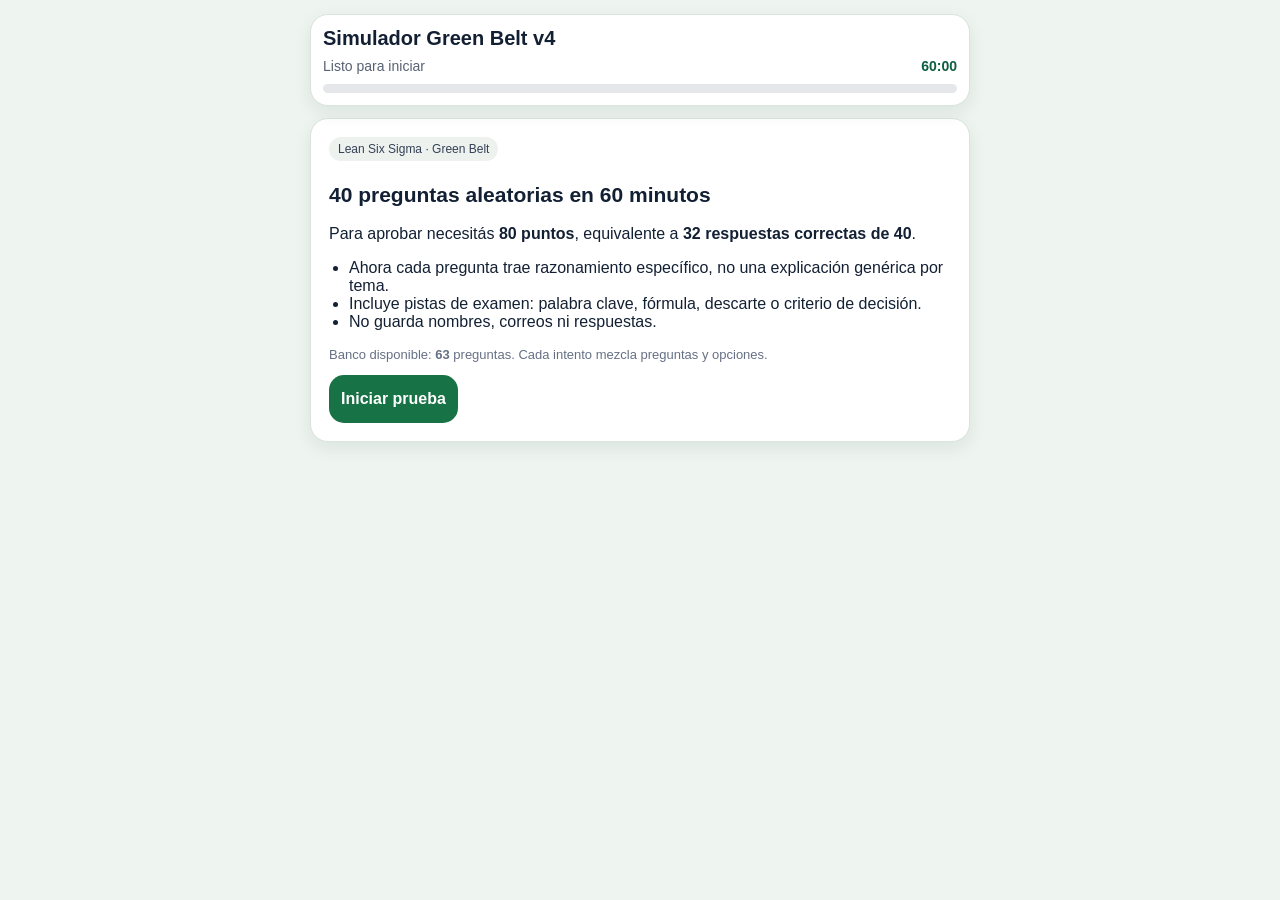
==== commit baeda9bc: "Redirect main page to simulator v4" ====
--- a/index.html
+++ b/index.html
@@ -3,156 +3,13 @@
 <head>
 <meta charset="utf-8">
 <meta name="viewport" content="width=device-width, initial-scale=1">
+<meta http-equiv="refresh" content="0; url=./v4.html">
 <title>Simulador Green Belt</title>
-<style>
-body{margin:0;background:#eef5f0;color:#132033;font-family:Arial,Helvetica,sans-serif}.app{max-width:650px;margin:0 auto;padding:14px}.bar,.card{background:#fff;border:1px solid #d8e4dc;border-radius:18px;box-shadow:0 6px 18px rgba(16,24,40,.08)}.bar{position:sticky;top:0;z-index:3;padding:12px;margin-bottom:12px}.title{margin:0 0 8px;font-size:20px;font-weight:800}.row{display:flex;justify-content:space-between;gap:8px;font-size:14px;color:#566273}.timer{font-weight:800;color:#0f5f42}.progress{height:9px;background:#e5e7eb;border-radius:999px;overflow:hidden;margin-top:10px}.progress div{height:100%;width:0;background:#177245}.card{padding:18px;margin:12px 0}.tag{display:inline-block;background:#edf2ef;color:#344054;border-radius:999px;padding:5px 9px;font-size:12px;margin-bottom:10px}.question{font-size:21px;line-height:1.35;font-weight:800;margin:10px 0 16px}.qnum{font-size:14px;color:#667085;font-weight:700}.option{display:block;width:100%;text-align:left;background:#fff;color:#132033;border:2px solid #d8e4dc;border-radius:15px;padding:14px;margin:10px 0;font-size:16px;line-height:1.35;font-weight:700}.correct{border-color:#079455!important;background:#ecfdf3!important}.wrong{border-color:#d92d20!important;background:#fef3f2!important}.feedback{display:none;margin-top:12px;border-radius:15px;padding:12px;font-size:15px;line-height:1.45}.good{display:block;background:#ecfdf3;border:1px solid #abefc6;color:#05603a}.bad{display:block;background:#fef3f2;border:1px solid #fecdca;color:#912018}.explain{margin-top:10px;background:#fff;border:1px solid rgba(0,0,0,.08);border-radius:12px;padding:10px;color:#132033}.explain b{display:block;margin-bottom:4px}.formula{background:#f8fafc;border-left:4px solid #177245;padding:8px 10px;margin-top:8px;border-radius:8px}.actions{display:flex;gap:10px;margin:14px 0 24px}.btn{flex:1;border:0;border-radius:15px;padding:15px 12px;font-size:16px;font-weight:800;color:#fff;background:#177245}.secondary{color:#1849a9;background:#eaf1ff}.danger{background:#b42318}.btn:disabled{opacity:.45}.hidden{display:none}.score{font-size:46px;font-weight:900;margin:8px 0}.passed{color:#067647}.failed{color:#b42318}.box{background:#f9fafb;border:1px solid #eaecf0;border-radius:15px;padding:12px;margin:10px 0}.review{border-top:1px solid #eaecf0;padding:12px 0;font-size:14px}.muted{color:#667085;font-size:13px}ul{padding-left:20px}
-</style>
+<style>body{font-family:Arial,Helvetica,sans-serif;background:#eef5f0;color:#132033;padding:24px;line-height:1.5}a{color:#176b4d;font-weight:bold}</style>
 </head>
 <body>
-<div class="app">
-<div class="bar"><p class="title">Simulador Green Belt</p><div class="row"><span id="counter">Listo para iniciar</span><span class="timer" id="timer">60:00</span></div><div class="progress"><div id="prog"></div></div></div>
-<section class="card" id="intro"><span class="tag">Lean Six Sigma · DMAIC</span><h1 class="question">40 preguntas aleatorias en 60 minutos</h1><p>Para aprobar necesitás <strong>80 puntos</strong>, equivalente a <strong>32 respuestas correctas de 40</strong>.</p><ul><li>Banco afinado a temas Green Belt: DMAIC, Project Charter, VOC/CTQ, SIPOC, MSA, capacidad, control estadístico, hipótesis, Lean, FMEA y aplicación a proyecto.</li><li>Las explicaciones ahora incluyen el razonamiento y una guía para examen.</li><li>No guarda nombres, correos ni respuestas.</li></ul><p class="muted">Banco disponible: <strong id="bankSize"></strong> preguntas. Cada intento mezcla preguntas y opciones.</p><button class="btn" onclick="startQuiz()">Iniciar prueba</button></section>
-<section class="card hidden" id="quiz"><div class="qnum" id="qnum"></div><span class="tag" id="topic"></span><p class="question" id="qtext"></p><div id="opts"></div><div id="fb" class="feedback"></div></section>
-<div class="actions hidden" id="nav"><button class="btn secondary" id="prev" onclick="goPrev()">Anterior</button><button class="btn" id="next" onclick="goNext()">Siguiente</button></div>
-<section class="card hidden" id="result"></section>
-<textarea id="data" style="display:none">
-DMAIC|¿Cuál es el orden correcto de DMAIC?|Definir, Medir, Analizar, Mejorar, Controlar|Diseñar, Medir, Ajustar, Implementar, Controlar|Definir, Modelar, Analizar, Implementar, Confirmar|Diagnosticar, Medir, Analizar, Inspeccionar, Cerrar|Definir, Medir, Analizar, Mejorar, Controlar|DMAIC es la ruta lógica de mejora: primero se define el problema, luego se mide el desempeño actual, se analizan causas, se mejora y finalmente se controla.
-DMAIC|¿En qué fase se define el problema, alcance, objetivo y equipo?|Definir|Medir|Analizar|Controlar|Definir|En Define se alinea el proyecto antes de recolectar datos o proponer soluciones. Aquí vive el Project Charter.
-DMAIC|¿En qué fase se establece la línea base del proceso?|Medir|Mejorar|Controlar|Definir|Medir|La línea base pertenece a Measure porque describe cómo está funcionando hoy el proceso con datos confiables.
-DMAIC|¿En qué fase se identifican y validan causas raíz?|Analizar|Controlar|Medir|Definir|Analizar|Analyze no es solo listar ideas: busca demostrar con datos cuáles X explican el problema en Y.
-DMAIC|¿En qué fase se implementan soluciones piloto?|Mejorar|Medir|Definir|Analizar|Mejorar|Improve transforma las causas raíz en acciones, preferiblemente probadas con piloto antes de escalar.
-DMAIC|¿En qué fase se sostiene la mejora en el tiempo?|Controlar|Analizar|Definir|Medir|Controlar|Control evita volver al estado anterior mediante plan de control, estándares, indicadores y reacción ante desviaciones.
-Project Charter|¿Qué contiene normalmente un Project Charter?|Problema, alcance, objetivo, equipo y beneficios esperados|Solo la solución final|Todas las facturas|El organigrama completo|Problema, alcance, objetivo, equipo y beneficios esperados|El Charter es el contrato inicial del proyecto: dice qué problema se resolverá, dónde aplica, quién participa y qué resultado se espera.
-Project Charter|¿Cuál es el riesgo de iniciar un Green Belt sin Project Charter aprobado?|Trabajar un problema mal definido o fuera de alcance|Tener demasiados datos buenos|Reducir la variación demasiado rápido|Calcular mejor el DPMO|Trabajar un problema mal definido o fuera de alcance|Sin Charter, el equipo puede saltar a soluciones, mezclar procesos o medir algo que no representa el problema real.
-VOC y CTQ|¿Qué representa un CTQ?|Característica crítica para la calidad|Costo técnico de quejas|Control total de calidad|Ciclo total de producción|Característica crítica para la calidad|Un CTQ convierte una necesidad del cliente o negocio en algo medible. Es la Y que querés mejorar.
-VOC y CTQ|¿Qué significa VOC?|Voz del cliente|Variación operativa controlada|Valor objetivo crítico|Validación oficial de calidad|Voz del cliente|VOC recoge expectativas del cliente. Luego se traduce a CTQ para poder medir y mejorar.
-VOC y CTQ|En un proyecto de conversión digital, ¿cuál sería una Y bien definida?|Tasa de conversión Lead a Oportunidad|Color del dashboard|Cantidad de reuniones del equipo|Opinión general del vendedor|Tasa de conversión Lead a Oportunidad|La Y debe ser una salida medible del proceso. La conversión Lead a Oportunidad permite comparar baseline, meta y mejora.
-SIPOC|¿Para qué se usa SIPOC?|Mapear proveedores, entradas, proceso, salidas y clientes|Calcular Cpk|Medir solo costos|Reemplazar el plan de control|Mapear proveedores, entradas, proceso, salidas y clientes|SIPOC da una vista de alto nivel del proceso para evitar medir o mejorar fuera del alcance.
-SIPOC|¿Qué representa la O en SIPOC?|Outputs o salidas|Opportunities u oportunidades|Operators u operadores|Objectives u objetivos|Outputs o salidas|Las salidas son lo que entrega el proceso. Después se conectan con clientes y CTQ.
-Pareto|¿Qué afirma el principio de Pareto?|Pocas causas generan la mayoría de los efectos|Todas las causas pesan igual|La media siempre es igual a la mediana|No se deben usar datos|Pocas causas generan la mayoría de los efectos|Pareto ayuda a priorizar. En examen, buscá la opción que enfoque recursos en las causas de mayor impacto.
-Causa raíz|¿Qué herramienta profundiza preguntando repetidamente por qué?|5 Porqués|Gráfico P|Histograma|Boxplot|5 Porqués|Los 5 Porqués ayudan a no quedarse en síntomas. Deben terminar en una causa accionable.
-Causa raíz|El diagrama de Ishikawa también se conoce como:|Causa-efecto o espina de pescado|Diagrama de control|Diagrama de capacidad|Diagrama de regresión|Causa-efecto o espina de pescado|Ishikawa organiza posibles causas por familias como método, máquina, mano de obra, material, medición y medio ambiente.
-Tipos de datos|¿Cuál es un dato continuo?|Peso de una pieza|Número de defectos|Tipo de reclamo|Cantidad de facturas|Peso de una pieza|Un dato continuo puede tener decimales dentro de un rango: peso, tiempo, longitud, temperatura.
-Tipos de datos|¿Cuál es un dato discreto?|Cantidad de unidades defectuosas|Temperatura del horno|Longitud de una pieza|Tiempo de ciclo|Cantidad de unidades defectuosas|Un dato discreto es conteo: 0, 1, 2, 3. No tiene valores intermedios como 2.5 defectos.
-Tipos de datos|Una categoría como tipo de defecto es dato:|Atributivo o categórico|Continuo|De razón únicamente|Siempre normal|Atributivo o categórico|El tipo de defecto clasifica. No se promedia igual que un tiempo o peso.
-Estadística|¿Qué mide la desviación estándar?|Dispersión respecto a la media|Promedio de los datos|Dato más frecuente|Tamaño de muestra únicamente|Dispersión respecto a la media|La desviación estándar responde: qué tanto se alejan los datos del promedio. Más sigma implica más variación.
-Estadística|Cuando hay valores extremos, ¿qué medida suele representar mejor el centro?|Mediana|Media|Rango|DPMO|Mediana|La mediana se afecta menos por outliers. Por eso sirve cuando la distribución está sesgada.
-Estadística|¿Qué es el rango?|Máximo menos mínimo|Media menos mediana|Desviación estándar al cuadrado|Defectos por millón|Máximo menos mínimo|Rango = valor mayor - valor menor. Es simple, pero sensible a valores extremos.
-Estadística|Una distribución normal es:|Aproximadamente simétrica y con forma de campana|Siempre sesgada a la derecha|Una lista de defectos|Un diagrama de flujo|Aproximadamente simétrica y con forma de campana|La normal es clave porque muchos métodos de capacidad e hipótesis asumen comportamiento aproximadamente normal.
-Variación|Reducir la variación del proceso ayuda a:|Hacer el proceso más predecible|Aumentar la incertidumbre|Eliminar la necesidad de medir|Cambiar la voz del cliente|Hacer el proceso más predecible|Six Sigma se enfoca en reducir variación para que el resultado sea consistente y cumpla especificaciones.
-Variación|La variación común corresponde a:|Variación natural del sistema|Un evento inusual específico|Un error de tipeo siempre|Una especificación del cliente|Variación natural del sistema|La causa común es parte normal del proceso. Para cambiarla, se mejora el sistema completo.
-Variación|La variación especial corresponde a:|Un evento anormal o asignable|La variación natural del sistema|El promedio del proceso|La meta comercial|Un evento anormal o asignable|Una causa especial es algo fuera del patrón normal y se investiga antes de rediseñar todo el proceso.
-Métricas|¿Qué significa DPMO?|Defectos por millón de oportunidades|Datos por muestra observada|Defectos por método operativo|Desviación promedio mensual|Defectos por millón de oportunidades|DPMO permite comparar procesos con distinta cantidad de unidades u oportunidades de defecto.
-Métricas|¿Qué mide First Pass Yield?|Porcentaje que sale bueno a la primera|Cantidad de retrabajo|Tiempo de ciclo promedio|Costo total de calidad|Porcentaje que sale bueno a la primera|FPY se enfoca en lo que pasa sin retrabajo. Si hay corrección posterior, no cuenta como bueno a la primera.
-Métricas|RTY significa:|Rolled Throughput Yield|Real Time Yield|Risk Tolerance Year|Root Test Yield|Rolled Throughput Yield|RTY multiplica rendimientos de pasos. Muestra el efecto acumulado de pérdidas en un proceso completo.
-Capacidad|¿Qué indica Cp?|Capacidad potencial sin considerar centrado|Satisfacción del cliente|Costo de producción|Cantidad de operadores|Capacidad potencial sin considerar centrado|Cp compara el ancho de especificación con la variación. No dice si el proceso está centrado.
-Capacidad|¿Qué indica Cpk?|Capacidad considerando el centrado del proceso|Solo el costo del defecto|Solo el tamaño de muestra|La voz del cliente|Capacidad considerando el centrado del proceso|Cpk mira el lado más cercano al límite de especificación. Por eso castiga procesos descentrados.
-Capacidad|Si Cp es alto y Cpk bajo, probablemente el proceso:|Tiene poca variación pero está descentrado|Tiene mucha variación y está centrado|No tiene datos|No tiene cliente|Tiene poca variación pero está descentrado|Cp alto indica potencial; Cpk bajo indica que la media está cerca de uno de los límites.
-Capacidad|Los límites de especificación son definidos por:|Cliente, diseño o requerimiento|Promedio histórico únicamente|El gráfico de control|El operador al azar|Cliente, diseño o requerimiento|No confundás límites de especificación con límites de control. Especificación viene del cliente o diseño.
-Control estadístico|¿Para qué sirve un gráfico de control?|Distinguir causa común de causa especial|Sustituir la mejora|Calcular precio de venta|Eliminar todas las inspecciones|Distinguir causa común de causa especial|El gráfico de control responde si el proceso es estable en el tiempo, no si cumple especificaciones.
-Control estadístico|Un punto fuera de límites de control sugiere:|Posible causa especial|Proceso perfecto|Error obligatorio del cliente|No investigar|Posible causa especial|Un punto fuera de límites es una señal. Se investiga qué pasó antes de tomar decisiones mayores.
-Control estadístico|¿Qué gráfico se usa para proporción de unidades defectuosas?|P|C|X-barra R|I-MR|P|El gráfico P monitorea proporciones, por ejemplo porcentaje de leads no convertidos o conversión mensual.
-Control estadístico|¿Qué gráfico se usa para conteo de defectos con área de oportunidad constante?|C|P|NP|X-barra|C|El gráfico C monitorea cantidad de defectos cuando el tamaño del área u oportunidad es constante.
-Control estadístico|¿Qué gráfico se usa para número de unidades defectuosas con tamaño de muestra constante?|NP|P|U|C|NP|NP se usa cuando contás unidades defectuosas y el tamaño de muestra se mantiene fijo.
-Control estadístico|Para datos continuos individuales se usa comúnmente:|I-MR|P|C|NP|I-MR|I-MR se usa cuando medís una observación continua por periodo y no hay subgrupos.
-Control estadístico|Para datos continuos con subgrupos pequeños se usa comúnmente:|X-barra y R|P|NP|C|X-barra y R|X-barra y R monitorea el promedio y la variación dentro de subgrupos.
-MSA|¿Para qué sirve Gage R&R?|Evaluar repetibilidad y reproducibilidad del sistema de medición|Calcular ventas|Mapear proveedores|Crear un plan de comunicación|Evaluar repetibilidad y reproducibilidad del sistema de medición|Gage R&R valida si el sistema de medición es suficientemente confiable antes de analizar causas.
-MSA|Repetibilidad es variación causada por:|El mismo operador midiendo la misma pieza con el mismo equipo|Diferentes operadores únicamente|Diferentes clientes|Cambios de precio|El mismo operador midiendo la misma pieza con el mismo equipo|Repetibilidad evalúa si el método o instrumento da resultados consistentes bajo mismas condiciones.
-MSA|Reproducibilidad es variación causada por:|Diferentes operadores o evaluadores|Un solo operador siempre|El cliente final|El costo unitario|Diferentes operadores o evaluadores|Reproducibilidad compara si diferentes personas obtienen resultados parecidos midiendo lo mismo.
-MSA|Antes de tomar decisiones con datos, conviene validar:|El sistema de medición|El color del reporte|La marca de la laptop|La cantidad de reuniones|El sistema de medición|Si el sistema mide mal, cualquier análisis posterior puede llevar a una solución equivocada.
-Hipótesis|Si alfa es 0.05 y p-value es 0.03, se debe:|Rechazar H0|No rechazar H0|Cambiar los datos|Ignorar la muestra|Rechazar H0|Como 0.03 es menor que 0.05, hay evidencia estadística suficiente para rechazar H0.
-Hipótesis|Si alfa es 0.05 y p-value es 0.12, se debe:|No rechazar H0|Rechazar H0|Aceptar H1 siempre|Eliminar la muestra|No rechazar H0|Como 0.12 es mayor que 0.05, no hay evidencia suficiente para rechazar H0.
-Hipótesis|El p-value representa:|Probabilidad de observar datos tan extremos asumiendo H0 verdadera|Probabilidad de que H0 sea cierta con seguridad|Promedio de la muestra|Porcentaje de defectos|Probabilidad de observar datos tan extremos asumiendo H0 verdadera|El p-value no prueba que H0 sea verdadera; mide qué tan compatibles son los datos con H0.
-Correlación|Una correlación positiva fuerte significa:|Cuando X aumenta, Y tiende a aumentar|X causa obligatoriamente Y|Y nunca cambia|No hay relación medible|Cuando X aumenta, Y tiende a aumentar|Correlación muestra asociación, no causalidad. Puede orientar hipótesis, pero no demostrar causa por sí sola.
-Regresión|En regresión lineal simple, Y suele ser:|Variable dependiente o respuesta|Variable independiente|Tamaño de muestra|Nivel sigma|Variable dependiente o respuesta|Y es la salida que se quiere explicar; X es el factor que podría influir.
-FMEA|El RPN tradicional se calcula con:|Severidad por ocurrencia por detección|Costo por tiempo por inventario|Media por mediana por moda|Defectos por unidades por oportunidades|Severidad por ocurrencia por detección|RPN prioriza riesgos combinando gravedad, frecuencia y dificultad de detección.
-FMEA|En FMEA, severidad mide:|Gravedad del efecto del fallo|Frecuencia del fallo|Facilidad de detección|Costo del equipo|Gravedad del efecto del fallo|Severidad pregunta: si el fallo ocurre, qué tan grave es el impacto para cliente o proceso.
-FMEA|En FMEA, detección alta tradicionalmente implica:|Menor capacidad de detectar antes de llegar al cliente|Mayor satisfacción del cliente|Menor severidad|Cero defectos|Menor capacidad de detectar antes de llegar al cliente|En la escala tradicional, un número alto en detección significa que es difícil detectar el fallo a tiempo.
-Lean|¿Cuál es un desperdicio Lean?|Sobreproducción|Cpk|Voz del cliente|Histograma|Sobreproducción|Sobreproducción es fabricar o procesar más de lo necesario antes de que el cliente lo requiera.
-Lean|5S busca principalmente:|Orden, limpieza, estandarización y disciplina|Aumentar inventario|Eliminar métricas|Reducir comunicación|Orden, limpieza, estandarización y disciplina|5S mejora organización, control visual y estabilidad del trabajo diario.
-Lean|Takt time se calcula como:|Tiempo disponible dividido entre demanda|Demanda dividida entre defectos|Defectos por oportunidad|Inventario por costo|Tiempo disponible dividido entre demanda|Takt marca el ritmo necesario para satisfacer demanda sin producir de más ni quedarse corto.
-Lean|Value Stream Map sirve para:|Visualizar flujo de materiales e información e identificar desperdicios|Calcular únicamente media|Reemplazar SIPOC siempre|Eliminar la fase Medir|Visualizar flujo de materiales e información e identificar desperdicios|VSM muestra el flujo completo y separa tiempo con valor agregado de tiempo sin valor agregado.
-Lean|Kaizen se enfoca en:|Mejora continua y colaborativa|Auditoría financiera anual|Contratación de personal|Crear más aprobaciones|Mejora continua y colaborativa|Kaizen busca mejoras prácticas con participación del equipo que conoce el proceso.
-Lean|Poka-yoke significa:|A prueba de errores|Aumento de inventario|Reducción de clientes|Análisis financiero|A prueba de errores|Poka-yoke previene errores o los hace evidentes antes de que lleguen al cliente.
-Lean|Trabajo estándar ayuda a:|Reducir variación y sostener mejores prácticas|Eliminar datos|Crear más desperdicio|Cambiar especificaciones sin control|Reducir variación y sostener mejores prácticas|Si cada persona trabaja distinto, la variación sube. El estándar estabiliza el proceso.
-Lean|SMED busca reducir principalmente:|Tiempo de cambio o preparación|Cantidad de clientes|Nivel de calidad|Cantidad de CTQ|Tiempo de cambio o preparación|SMED reduce tiempos de preparación para ganar flexibilidad y capacidad.
-Control Plan|Un plan de control define:|Cómo monitorear y reaccionar para sostener la mejora|La solución antes de analizar|Solamente el nombre del proyecto|Las vacaciones del equipo|Cómo monitorear y reaccionar para sostener la mejora|El plan de control debe decir qué medir, quién lo mide, con qué frecuencia y qué hacer si se sale de control.
-Muestreo|Un plan de recolección de datos define:|Qué, cómo, cuándo, dónde y quién mide|Solo la solución final|El logo del proyecto|La contraseña del sistema|Qué, cómo, cuándo, dónde y quién mide|Un buen plan evita datos inconsistentes y reduce sesgos en la fase Measure.
-Muestreo|Una muestra sesgada puede causar:|Conclusiones incorrectas|Mejora garantizada|Cero variación|Cpk infinito|Conclusiones incorrectas|La muestra debe representar el proceso real; si no, las conclusiones pueden ser falsas.
-Priorización|Una matriz impacto-esfuerzo ayuda a:|Priorizar soluciones|Calcular desviación estándar|Medir repetibilidad|Crear límites de control|Priorizar soluciones|Permite enfocar recursos en acciones de alto impacto y esfuerzo razonable.
-Proyecto aplicado|En el proyecto de conversión digital, ¿cuál es la Y del proyecto?|Tasa de conversión Lead a Oportunidad|Tiempo total de reuniones|Cantidad de campañas publicadas|Número de usuarios del sitio únicamente|Tasa de conversión Lead a Oportunidad|La Y es la salida principal que se quiere mejorar. En este caso, el avance del lead hacia oportunidad.
-Proyecto aplicado|¿Cuál es el defecto en el proyecto de conversión digital?|Lead digital que no se convierte a oportunidad dentro del ciclo definido|Lead que sí compra vehículo|Campaña con buen CTR|Usuario que visita la web|Lead digital que no se convierte a oportunidad dentro del ciclo definido|El defecto debe conectarse con la Y. Si la Y es conversión, el defecto es no convertir dentro de la regla definida.
-Proyecto aplicado|¿Por qué se excluyen leads de ferias en Measure?|Porque pertenecen a un proceso diferente y pueden distorsionar el baseline|Porque siempre son datos continuos|Porque reducen el p-value automáticamente|Porque no tienen relación con ventas|Porque pertenecen a un proceso diferente y pueden distorsionar el baseline|En Measure se compara un proceso homogéneo. Mezclar ferias con canal digital introduce ruido y sesgo.
-Proyecto aplicado|¿Qué corresponde a la fase Measure en un proyecto de conversión digital?|Extraer CRM, segmentar datos, validar baseline, revisar MSA y medir tiempo de respuesta|Implementar soluciones sin datos|Cerrar el proyecto|Cambiar la meta sin aprobación|Extraer CRM, segmentar datos, validar baseline, revisar MSA y medir tiempo de respuesta|Measure construye una base confiable: datos limpios, sistema de medición validado y desempeño actual.
-Proyecto aplicado|¿Qué herramienta ayuda a priorizar causas de no conversión?|Pareto de no conversiones|Carta de presentación|Logo del proyecto|Calendario de vacaciones|Pareto de no conversiones|Pareto muestra qué tipos de no conversión explican la mayor parte del problema.
-Proyecto aplicado|Si se quiere estudiar la relación entre tiempo de respuesta y conversión, ¿qué análisis es apropiado?|Correlación o regresión|5S únicamente|FMEA únicamente|Diagrama de Gantt|Correlación o regresión|La correlación muestra asociación y la regresión puede modelar cómo X se relaciona con Y.
-Proyecto aplicado|Para validar si la conversión mejoró de 26.07% a 30%, ¿qué prueba suele ser útil?|Prueba de proporciones|Prueba de normalidad de pesos|Gage R&R de una balanza|SMED|Prueba de proporciones|Cuando comparás porcentajes antes vs. después, una prueba de proporciones ayuda a validar si el cambio es estadísticamente significativo.
-Proyecto aplicado|Para monitorear mensualmente la tasa de conversión, ¿qué gráfico de control es adecuado?|Gráfico P|Gráfico C siempre|X-barra R siempre|Histograma únicamente|Gráfico P|La conversión mensual es una proporción: oportunidades / leads. Por eso aplica gráfico P.
-Proyecto aplicado|En Analyze, las X potenciales del proyecto pueden incluir:|Tiempo de respuesta, variabilidad entre agentes y calidad del lead|Solo el color del dashboard|Únicamente el precio del vehículo|La fecha del examen|Tiempo de respuesta, variabilidad entre agentes y calidad del lead|Las X son factores que podrían explicar la Y. Deben validarse con datos, no asumirse como verdad.
-Proyecto aplicado|En Control, ¿qué combinación sostiene mejor la mejora?|Plan de control, gráfico P, SOP, dashboard y capacitación|Cambiar todo cada semana|Eliminar mediciones|Depender solo de memoria del equipo|Plan de control, gráfico P, SOP, dashboard y capacitación|Control combina monitoreo, estándar de trabajo, reacción y entrenamiento para sostener el resultado.
-DPMO|Si hay 1000 unidades, 4 oportunidades por unidad y 20 defectos, ¿cuál es el DPMO?|5000|20000|50000|200000|5000|DPMO = 20 / (1000 x 4) x 1,000,000 = 5000.
-DPMO|Si hay 500 unidades, 2 oportunidades por unidad y 15 defectos, ¿cuál es el DPMO?|15000|30000|150000|7500|15000|DPMO = 15 / (500 x 2) x 1,000,000 = 15000.
-DPMO|Si hay 2000 unidades, 5 oportunidades por unidad y 50 defectos, ¿cuál es el DPMO?|5000|25000|50000|10000|5000|DPMO = 50 / (2000 x 5) x 1,000,000 = 5000.
-Yield|De 500 unidades, 475 salen buenas a la primera. ¿Cuál es el FPY?|95%|90%|97.5%|80%|95%|FPY = 475 / 500 = 95%.
-Yield|De 1000 unidades, 920 salen buenas a la primera. ¿Cuál es el FPY?|92%|8%|95%|90%|92%|FPY = 920 / 1000 = 92%.
-Yield|De 800 unidades, 760 salen buenas a la primera. ¿Cuál es el FPY?|95%|90%|97%|80%|95%|FPY = 760 / 800 = 95%.
-Estadística|Para los datos 8, 10, 12 y 14, ¿cuál es la media?|11|10|12|44|11|La media es (8 + 10 + 12 + 14) / 4 = 11.
-Estadística|Para los datos 5, 7, 9 y 11, ¿cuál es la media?|8|7|9|32|8|La media es 32 / 4 = 8.
-Estadística|Para los datos 20, 22, 24, 26 y 28, ¿cuál es la media?|24|22|26|120|24|La media es 120 / 5 = 24.
-Capacidad|LSL=0, USL=10 y sigma=1. ¿Cuál es Cp?|1.67|3.33|0.83|10|1.67|Cp = (10 - 0) / (6 x 1) = 1.67.
-Capacidad|LSL=20, USL=32 y sigma=2. ¿Cuál es Cp?|1.00|2.00|0.50|6.00|1.00|Cp = (32 - 20) / (6 x 2) = 12 / 12 = 1.
-Capacidad|LSL=50, USL=80 y sigma=5. ¿Cuál es Cp?|1.00|2.00|0.50|6.00|1.00|Cp = (80 - 50) / (6 x 5) = 1.
-Capacidad|LSL=0, USL=10, media=4 y sigma=1. ¿Cuál es Cpk?|1.33|1.67|2.00|0.67|1.33|Cpk es el menor entre (10-4)/(3x1)=2 y (4-0)/(3x1)=1.33. Se toma 1.33.
-Capacidad|LSL=20, USL=32, media=25 y sigma=2. ¿Cuál es Cpk?|0.83|1.00|1.17|2.00|0.83|Cpk toma el menor lado: (32-25)/(6)=1.17 y (25-20)/(6)=0.83. Se toma 0.83.
-Lean|Si hay 480 minutos disponibles y demanda de 240 unidades, ¿cuál es el takt time?|2 min/unidad|0.5 unidades/min|4 min/unidad|240 min/unidad|2 min/unidad|Takt time = 480 / 240 = 2 minutos por unidad.
-Lean|Si hay 420 minutos disponibles y demanda de 210 unidades, ¿cuál es el takt time?|2 min/unidad|0.5 unidades/min|1 min/unidad|3 min/unidad|2 min/unidad|Takt time = 420 / 210 = 2 minutos por unidad.
-Hipótesis|Con alfa=0.05 y p-value=0.01, ¿cuál es la decisión típica?|Rechazar H0|No rechazar H0|Cambiar los datos|Ignorar el análisis|Rechazar H0|0.01 es menor que 0.05, por eso se rechaza H0.
-Hipótesis|Con alfa=0.05 y p-value=0.08, ¿cuál es la decisión típica?|No rechazar H0|Rechazar H0|Cambiar los datos|Ignorar el análisis|No rechazar H0|0.08 es mayor que 0.05, por eso no se rechaza H0.
-</textarea>
-</div>
-<script>
-var bank=[],exam=[],answers=[],current=0,seconds=3600,started=false,timerHandle=null;
-var topicGuide={
-'DMAIC':'Para examen, ubicá la pregunta dentro del flujo: definir el problema, medir el estado actual, analizar causas, mejorar con soluciones y controlar para sostener.',
-'Project Charter':'Recordá que el Charter no es la solución; es la autorización y alineación inicial del proyecto.',
-'VOC y CTQ':'VOC es necesidad del cliente. CTQ es la traducción medible de esa necesidad.',
-'SIPOC':'SIPOC se usa al inicio para entender límites y flujo general, no para hacer análisis estadístico profundo.',
-'Pareto':'Pareto sirve para priorizar. Buscá las pocas causas que explican la mayoría del efecto.',
-'Causa raíz':'Una causa raíz debe ser específica, verificable y accionable. No basta decir falta de seguimiento si no se sabe dónde, cuándo y por qué.',
-'Tipos de datos':'Primero identificá si el dato se mide o se cuenta. Eso determina qué herramienta estadística o gráfico usar.',
-'Estadística':'Separá centro y dispersión: media y mediana describen centro; rango y desviación estándar describen variación.',
-'Variación':'Six Sigma busca reducir variación para que el proceso sea estable y cumpla requisitos de forma consistente.',
-'Métricas':'Las métricas de rendimiento ayudan a convertir desempeño en números comparables: DPMO, FPY, RTY y nivel sigma.',
-'Capacidad':'Cp habla de potencial; Cpk habla de potencial más centrado. Si Cpk baja, el proceso está cerca de un límite.',
-'Control estadístico':'Control estadístico evalúa estabilidad del proceso en el tiempo. No confundás límites de control con límites de especificación.',
-'MSA':'Antes de confiar en los datos, asegurate de que el sistema de medición sea confiable. MSA responde si medimos bien.',
-'Hipótesis':'Regla práctica: si p-value es menor que alfa, rechazás H0; si es mayor, no la rechazás.',
-'Correlación':'Correlación no significa causalidad. Sirve para investigar relaciones, pero debe complementarse con análisis y contexto.',
-'Regresión':'En regresión, Y es lo que querés explicar y X es la posible causa o predictor.',
-'FMEA':'FMEA anticipa fallas antes de que ocurran. Prioriza según severidad, ocurrencia y detección.',
-'Lean':'Lean se enfoca en flujo y desperdicio; Six Sigma se enfoca en variación. Juntos mejoran velocidad y calidad.',
-'Control Plan':'Un plan de control debe incluir indicador, método de medición, frecuencia, responsable y plan de reacción.',
-'Muestreo':'La calidad del dato depende del plan de recolección. Una muestra mala puede invalidar todo el análisis.',
-'Priorización':'Priorizá soluciones con datos, impacto esperado, esfuerzo y riesgos, no solo por opinión.',
-'Proyecto aplicado':'Pensalo como un proyecto real: Y es la salida, X son causas potenciales, Measure valida datos, Analyze confirma causas, Improve prueba soluciones y Control sostiene el cambio.',
-'DPMO':'Fórmula: DPMO = defectos / (unidades x oportunidades por unidad) x 1,000,000.',
-'Yield':'Fórmula: FPY = unidades buenas a la primera / unidades totales.',
-};
-function trim(s){return String(s).replace(/^\s+|\s+$/g,'');}
-function escapeHtml(s){return String(s).replace(/&/g,'&amp;').replace(/</g,'&lt;').replace(/>/g,'&gt;').replace(/"/g,'&quot;').replace(/'/g,'&#39;');}
-function shuffle(arr){var a=arr.slice();for(var i=a.length-1;i>0;i--){var j=Math.floor(Math.random()*(i+1));var t=a[i];a[i]=a[j];a[j]=t;}return a;}
-function loadBank(){var text=document.getElementById('data').value;var lines=text.split('\n');for(var i=0;i<lines.length;i++){var line=trim(lines[i]);if(!line){continue;}var p=line.split('|');if(p.length>=8){bank.push({topic:p[0],q:p[1],opts:[p[2],p[3],p[4],p[5]],correct:p[6],exp:p.slice(7).join('|')});}}document.getElementById('bankSize').innerHTML=bank.length;}
-function drawTimer(){var m=Math.floor(seconds/60),s=seconds%60;document.getElementById('timer').innerHTML=(m<10?'0':'')+m+':'+(s<10?'0':'')+s;if(seconds<=300){document.getElementById('timer').style.color='#b42318';}}
-function explanationHtml(q){var guide=topicGuide[q.topic]||'Leé la pregunta buscando qué fase, métrica o herramienta se está evaluando. Eliminá opciones que pertenecen a otra fase DMAIC.';return '<div class="explain"><b>Por qué:</b>'+escapeHtml(q.exp)+'<div class="formula"><b>Cómo razonarlo en examen:</b>'+escapeHtml(guide)+'</div></div>';}
-function startQuiz(){exam=shuffle(bank).slice(0,40);for(var i=0;i<exam.length;i++){exam[i].opts=shuffle(exam[i].opts);}answers=[];for(var j=0;j<40;j++){answers.push(null);}current=0;seconds=3600;started=true;document.getElementById('intro').className='card hidden';document.getElementById('quiz').className='card';document.getElementById('nav').className='actions';render();timerHandle=setInterval(tick,1000);}
-function tick(){if(!started){return;}if(seconds<=0){finish();return;}seconds--;drawTimer();}
-function render(){var q=exam[current];document.getElementById('counter').innerHTML='Pregunta '+(current+1)+' de 40';document.getElementById('prog').style.width=(current/40*100)+'%';document.getElementById('qnum').innerHTML='Pregunta '+(current+1);document.getElementById('topic').innerHTML=escapeHtml(q.topic);document.getElementById('qtext').innerHTML=escapeHtml(q.q);document.getElementById('prev').disabled=current===0;document.getElementById('next').innerHTML=current===39?'Finalizar':'Siguiente';var box=document.getElementById('opts');box.innerHTML='';for(var i=0;i<q.opts.length;i++){var b=document.createElement('button');b.type='button';b.className='option';b.innerHTML='<strong>'+String.fromCharCode(65+i)+'.</strong> '+escapeHtml(q.opts[i]);b.setAttribute('data-answer',q.opts[i]);b.onclick=function(){select(this.getAttribute('data-answer'));};box.appendChild(b);}document.getElementById('fb').className='feedback';document.getElementById('fb').innerHTML='';if(answers[current]!==null){showAnswer();}}
-function select(op){if(answers[current]!==null){return;}answers[current]=op;showAnswer();}
-function showAnswer(){var q=exam[current],chosen=answers[current],ok=chosen===q.correct;var buttons=document.getElementsByClassName('option');for(var i=0;i<buttons.length;i++){var val=buttons[i].getAttribute('data-answer');if(val===q.correct){buttons[i].className+=' correct';}if(val===chosen && !ok){buttons[i].className+=' wrong';}}var fb=document.getElementById('fb');fb.className='feedback '+(ok?'good':'bad');var head=ok?'<strong>Correcta.</strong>':'<strong>Incorrecta.</strong> Correcta: <strong>'+escapeHtml(q.correct)+'</strong>.';fb.innerHTML=head+explanationHtml(q);}
-function goPrev(){if(current>0){current--;render();window.scrollTo(0,0);}}
-function goNext(){if(current===39){finish();return;}current++;render();window.scrollTo(0,0);}
-function finish(){started=false;if(timerHandle){clearInterval(timerHandle);}var correct=0,miss={};for(var i=0;i<exam.length;i++){if(answers[i]===exam[i].correct){correct++;}else{miss[exam[i].topic]=(miss[exam[i].topic]||0)+1;}}var score=Math.round(correct/40*100),pass=score>=80;document.getElementById('quiz').className='card hidden';document.getElementById('nav').className='actions hidden';document.getElementById('prog').style.width='100%';document.getElementById('counter').innerHTML='Resultado final';var topics='';for(var t in miss){topics+='<div class="box"><strong>'+escapeHtml(t)+'</strong><br>'+miss[t]+' fallo(s) o sin responder</div>';}if(!topics){topics='<div class="box">No tuviste fallos.</div>';}var review='';for(var r=0;r<exam.length;r++){if(answers[r]!==exam[r].correct){review+='<div class="review"><strong>Pregunta '+(r+1)+':</strong> '+escapeHtml(exam[r].q)+'<br>Tu respuesta: <strong>'+escapeHtml(answers[r]||'Sin responder')+'</strong><br>Correcta: <strong>'+escapeHtml(exam[r].correct)+'</strong>'+explanationHtml(exam[r])+'</div>';}}if(!review){review='<p>Excelente, no hay respuestas incorrectas.</p>';}var res=document.getElementById('result');res.className='card';res.innerHTML='<span class="tag">Resultado</span><div class="score '+(pass?'passed':'failed')+'">'+score+'</div><p><strong>'+(pass?'Aprobado':'No aprobado')+'</strong></p><p>Obtuviste <strong>'+correct+'/40</strong>. Necesitás mínimo <strong>32/40</strong>.</p><h3>Temas a reforzar</h3>'+topics+'<h3>Revisión de fallos</h3>'+review+'<button class="btn danger" onclick="location.reload()">Nuevo intento</button>';window.scrollTo(0,0);}
-loadBank();drawTimer();
-</script>
+<h1>Simulador Green Belt</h1>
+<p>Redirigiendo a la versión actualizada...</p>
+<p><a href="./v4.html">Abrir simulador v4</a></p>
 </body>
 </html>
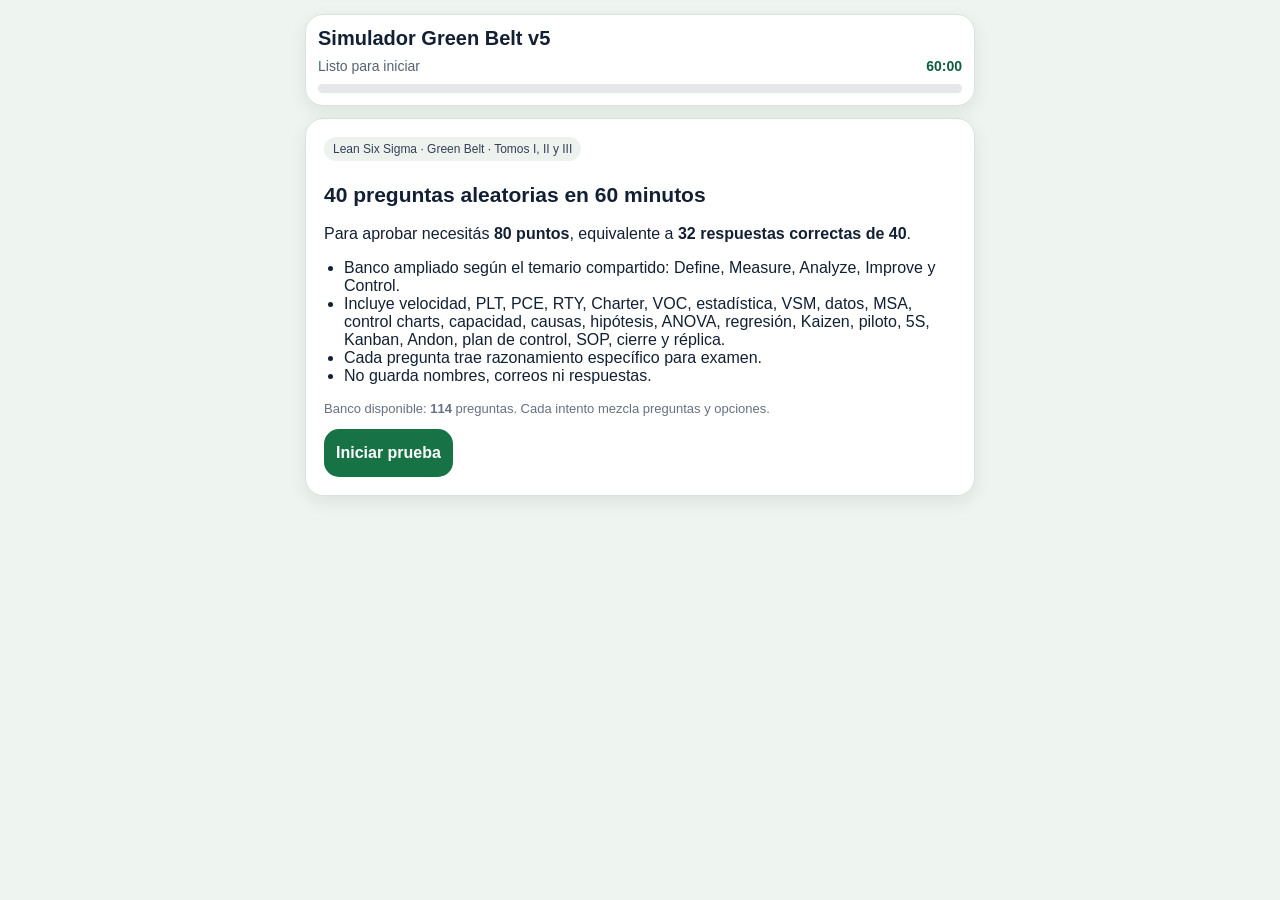
==== commit 4ed9c533: "Redirect main page to simulator v5" ====
--- a/index.html
+++ b/index.html
@@ -3,13 +3,13 @@
 <head>
 <meta charset="utf-8">
 <meta name="viewport" content="width=device-width, initial-scale=1">
-<meta http-equiv="refresh" content="0; url=./v4.html">
+<meta http-equiv="refresh" content="0; url=./v5.html">
 <title>Simulador Green Belt</title>
 <style>body{font-family:Arial,Helvetica,sans-serif;background:#eef5f0;color:#132033;padding:24px;line-height:1.5}a{color:#176b4d;font-weight:bold}</style>
 </head>
 <body>
 <h1>Simulador Green Belt</h1>
 <p>Redirigiendo a la versión actualizada...</p>
-<p><a href="./v4.html">Abrir simulador v4</a></p>
+<p><a href="./v5.html">Abrir simulador v5</a></p>
 </body>
 </html>
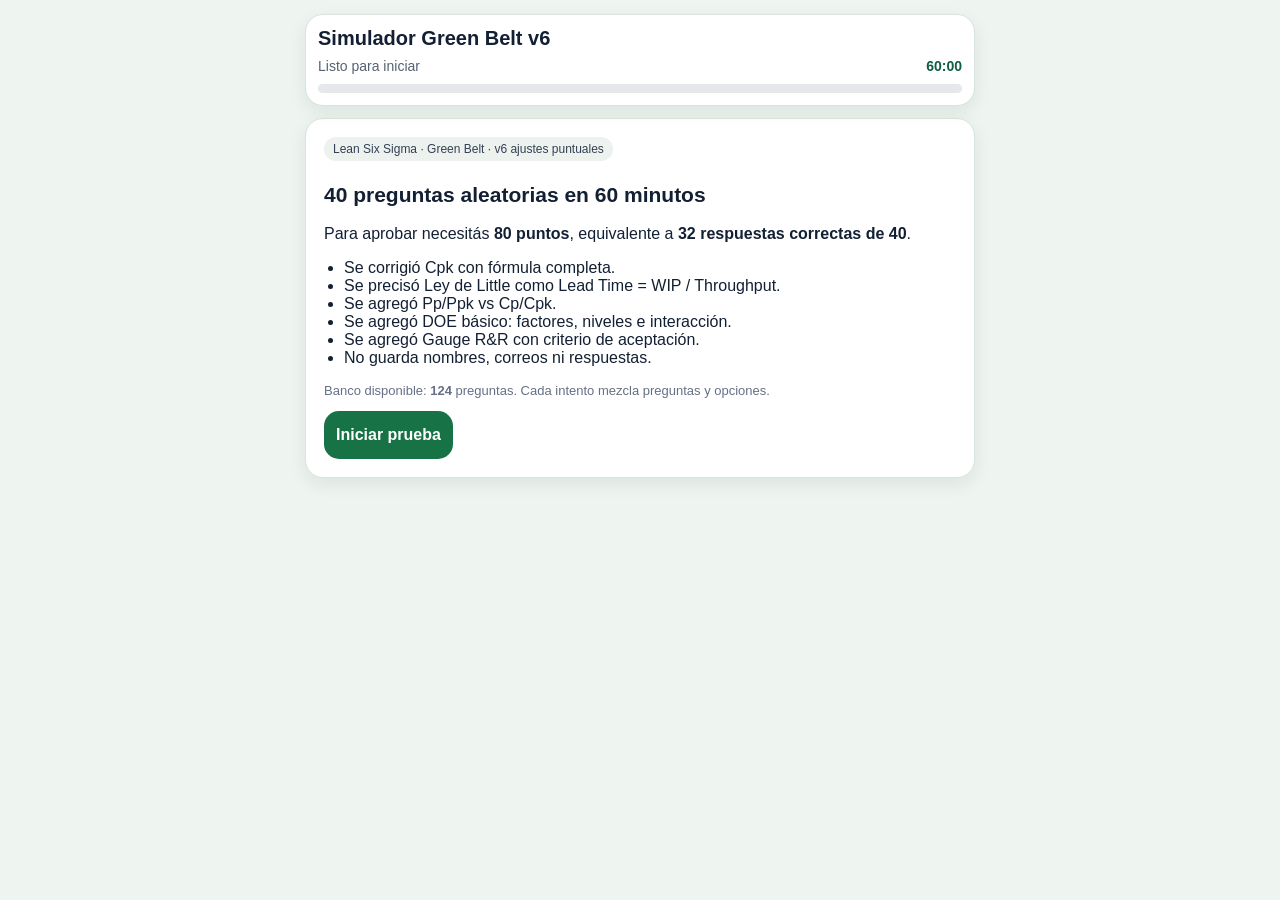
==== commit ef82dc67: "Redirect main page to simulator v6" ====
--- a/index.html
+++ b/index.html
@@ -3,13 +3,13 @@
 <head>
 <meta charset="utf-8">
 <meta name="viewport" content="width=device-width, initial-scale=1">
-<meta http-equiv="refresh" content="0; url=./v5.html">
+<meta http-equiv="refresh" content="0; url=./v6.html">
 <title>Simulador Green Belt</title>
 <style>body{font-family:Arial,Helvetica,sans-serif;background:#eef5f0;color:#132033;padding:24px;line-height:1.5}a{color:#176b4d;font-weight:bold}</style>
 </head>
 <body>
 <h1>Simulador Green Belt</h1>
 <p>Redirigiendo a la versión actualizada...</p>
-<p><a href="./v5.html">Abrir simulador v5</a></p>
+<p><a href="./v6.html">Abrir simulador v6</a></p>
 </body>
 </html>
